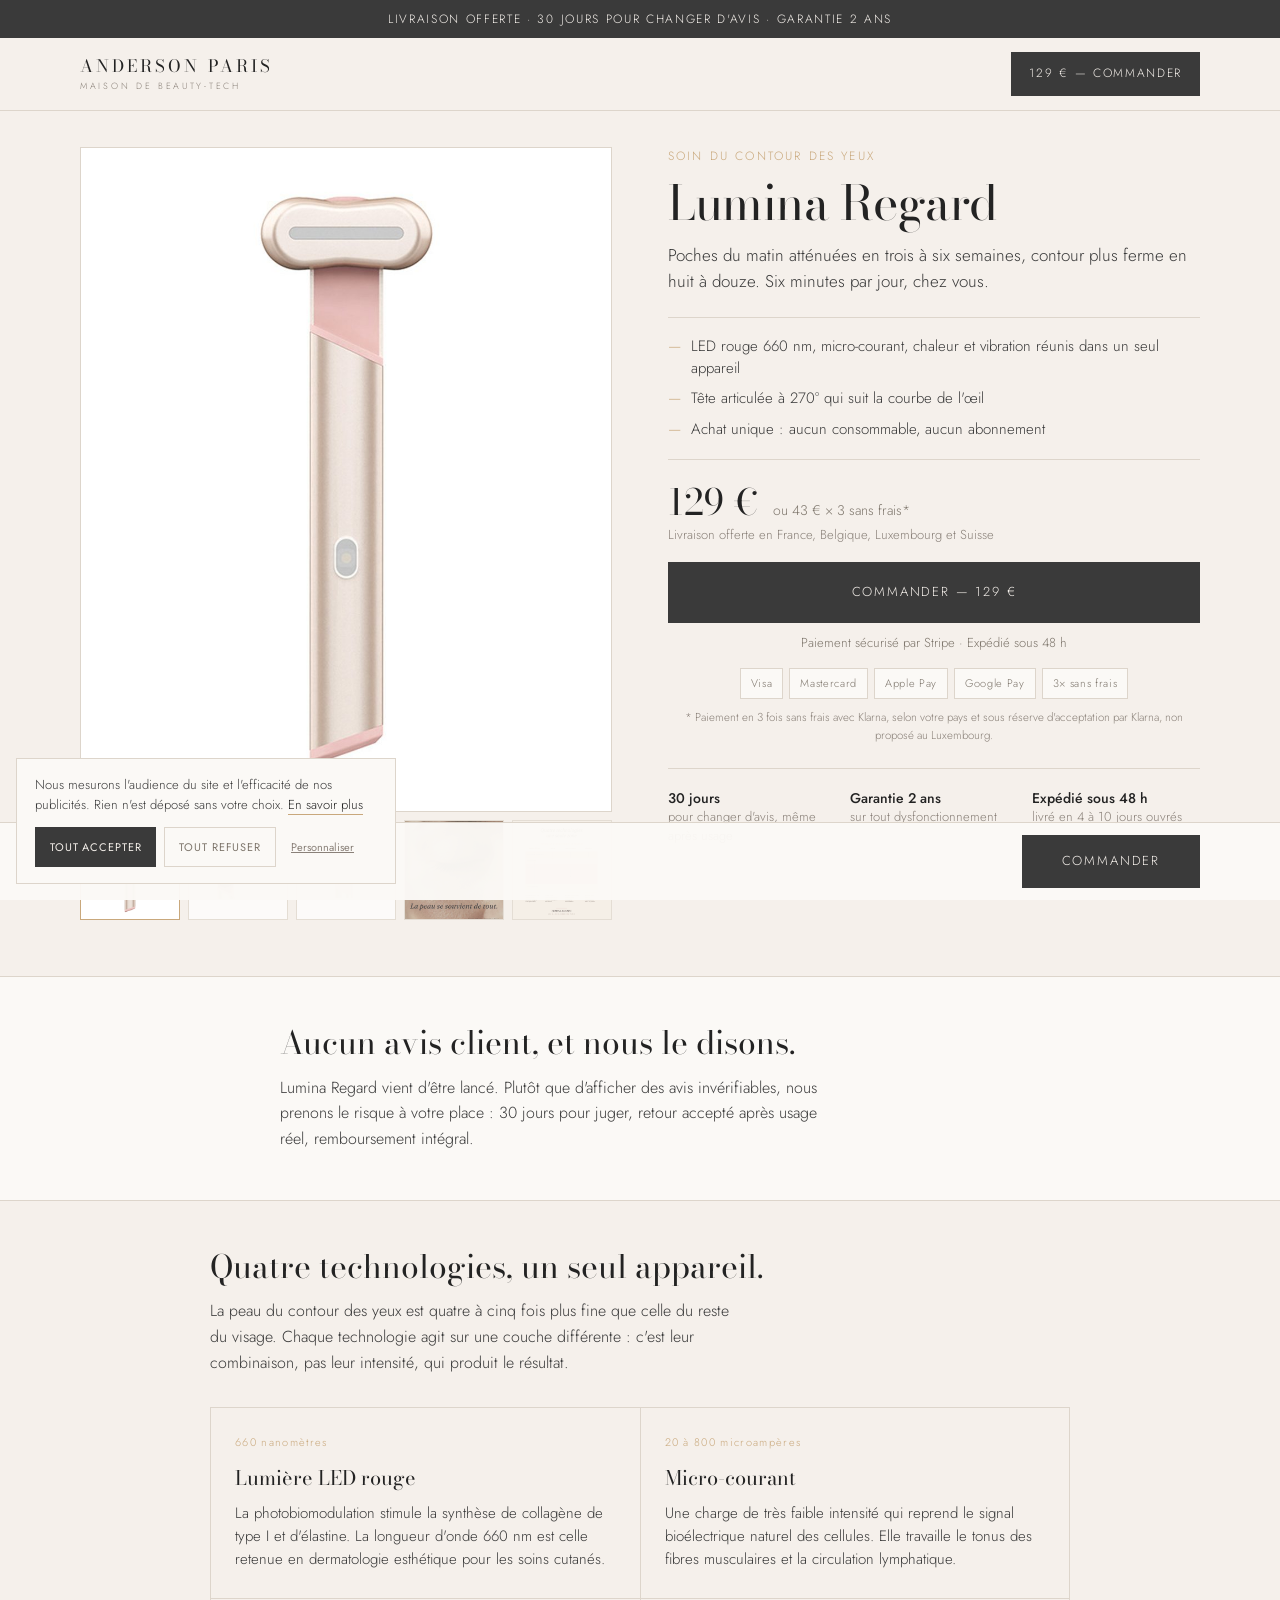
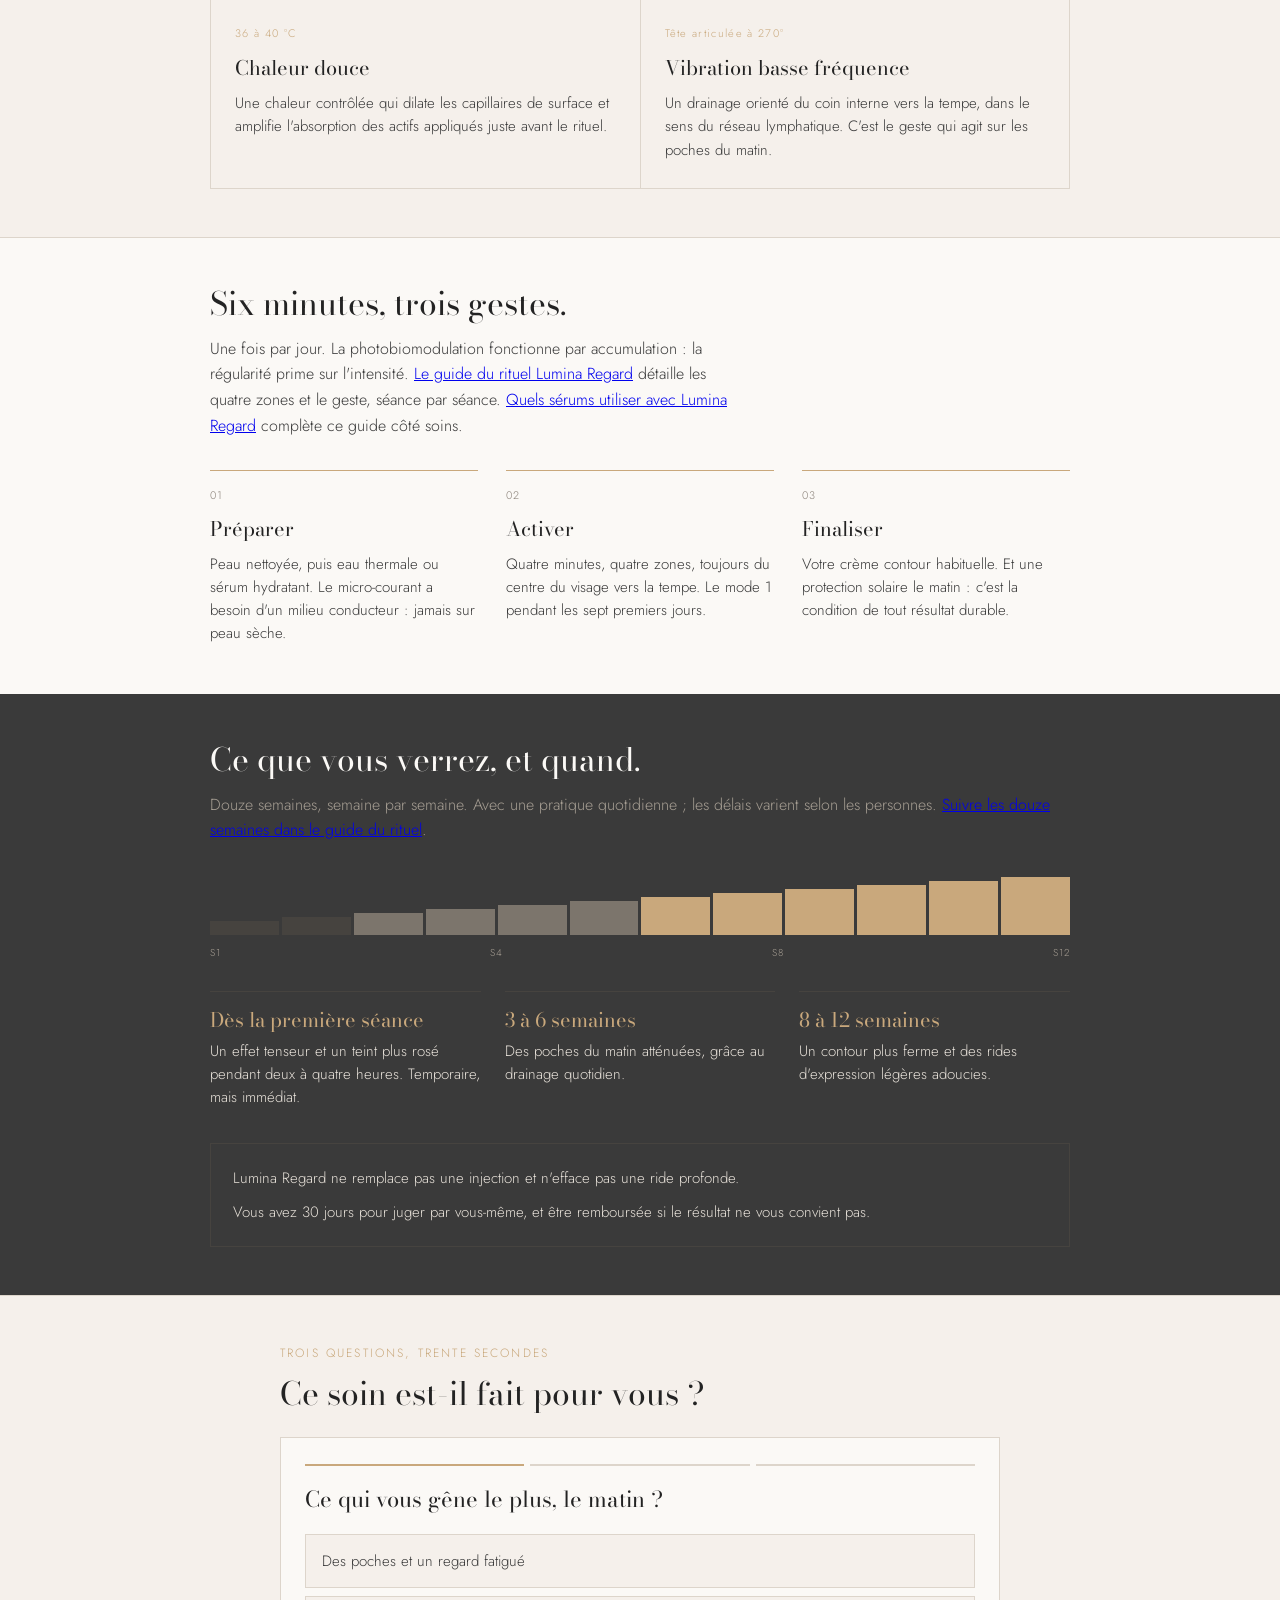
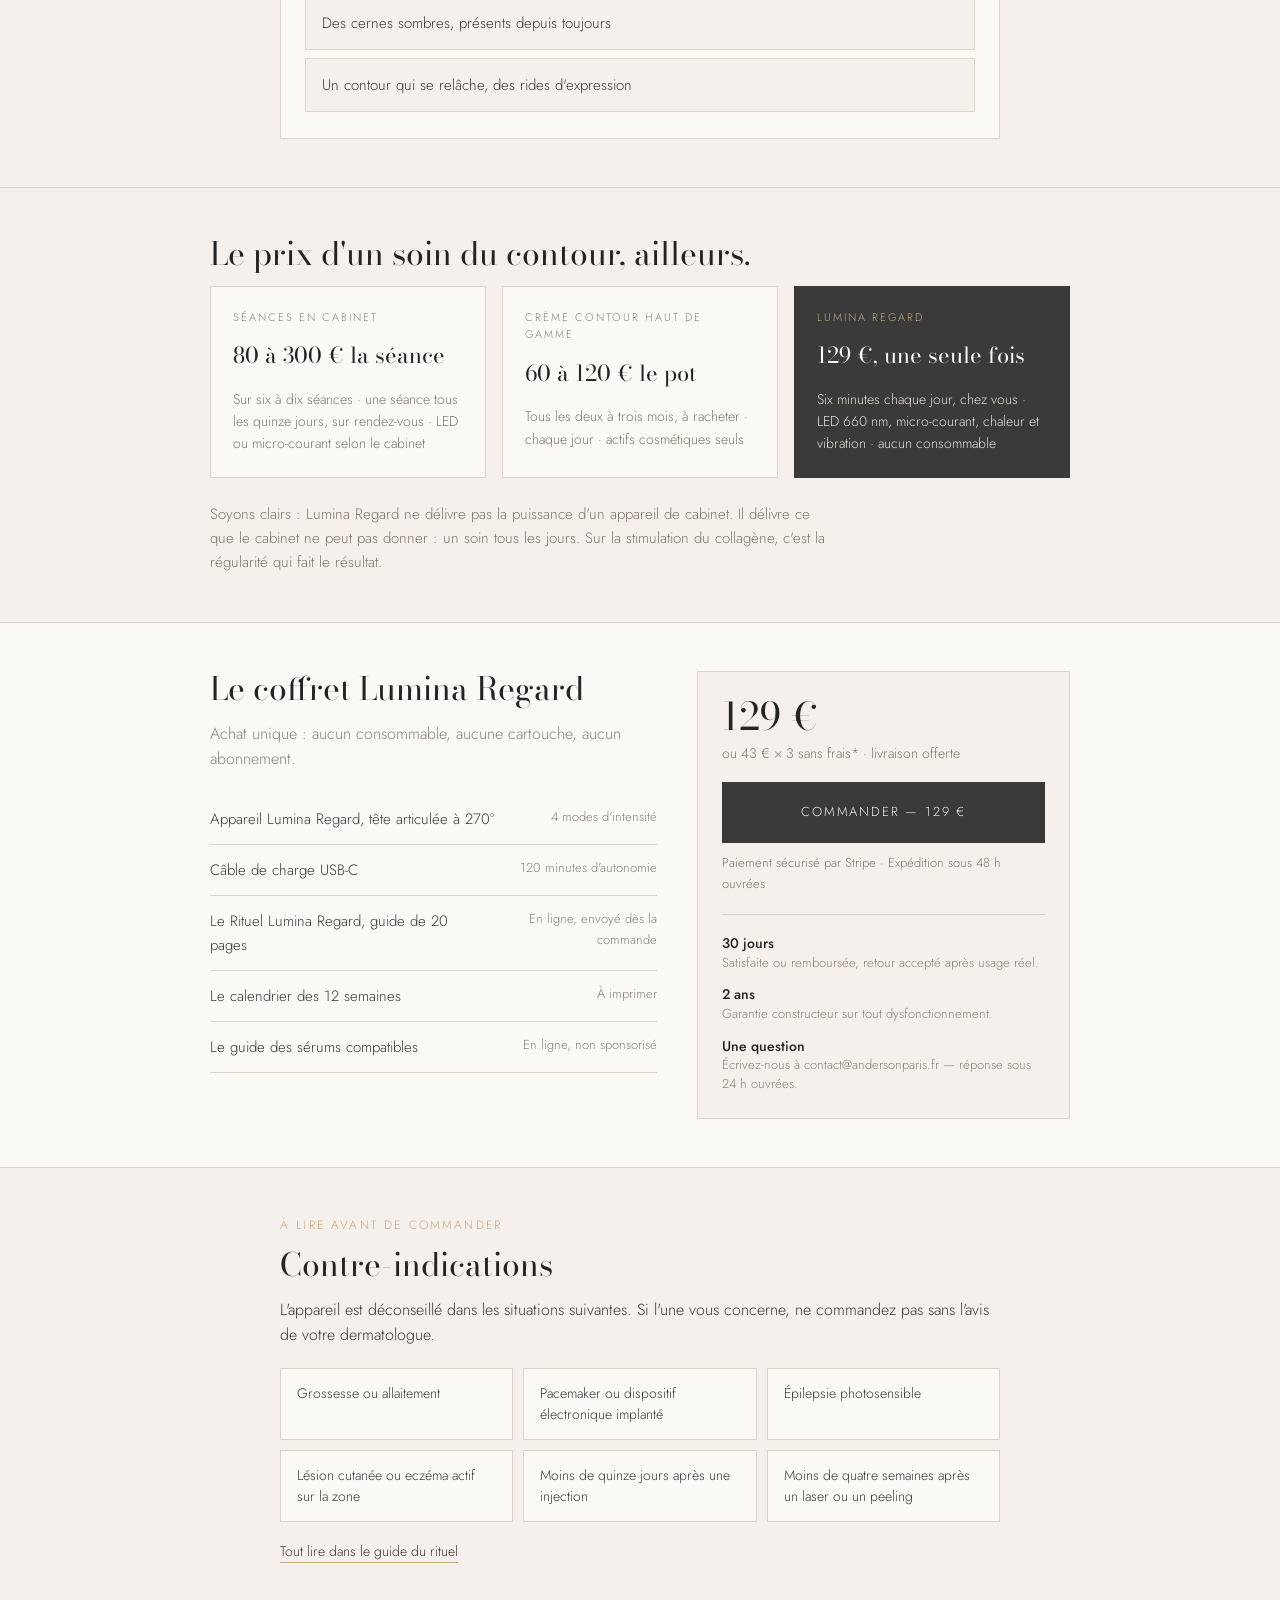
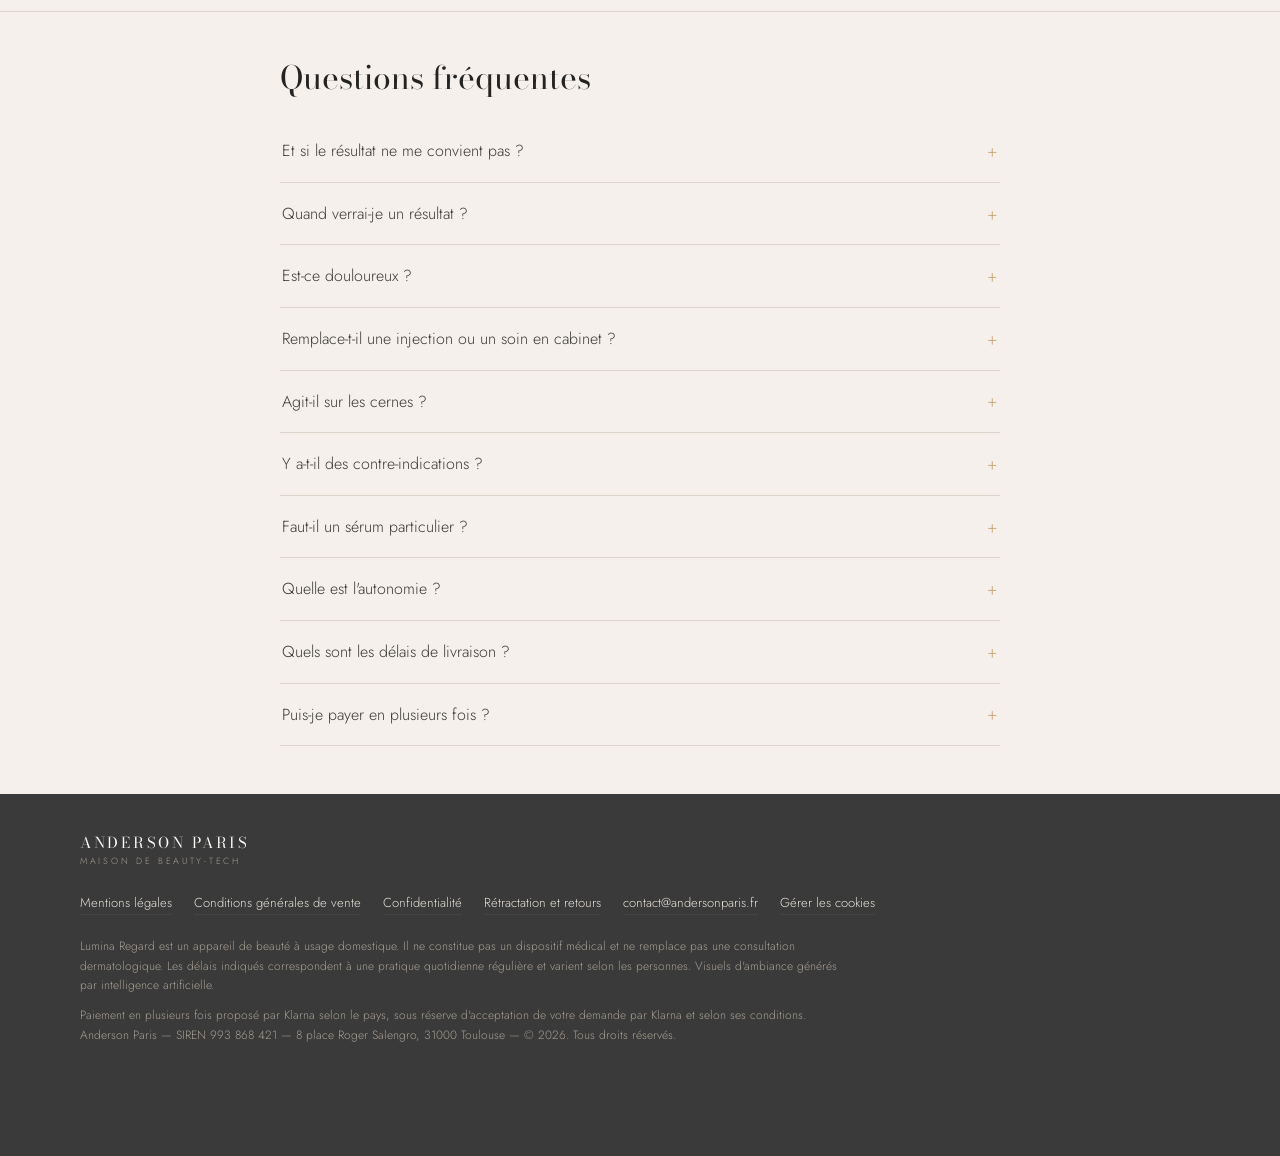
==== index.html @ 48eb25bf "Efface le cookie PostHog au retrait du consentement" ====
<!DOCTYPE html>
<html lang="fr">
<head>
<meta charset="utf-8">
<meta name="viewport" content="width=device-width, initial-scale=1, viewport-fit=cover">
<title>Lumina Regard — Anderson Paris</title>
<meta name="description" content="Lumina Regard : LED 660 nm, micro-courant, chaleur et vibration. Un rituel de six minutes pour le contour des yeux. 129 €, livraison offerte, 30 jours pour changer d'avis.">
<link rel="canonical" href="https://www.andersonparis.fr/">
<meta property="og:title" content="Lumina Regard — le soin du contour des yeux en six minutes">
<meta property="og:description" content="LED 660 nm, micro-courant, chaleur et vibration. Un rituel de six minutes pour le contour des yeux. 129 €, livraison offerte, 30 jours pour changer d'avis.">
<meta property="og:image" content="https://www.andersonparis.fr/images/lumina-regard-champagne.jpg">
<meta property="og:image:alt" content="Lumina Regard, appareil de soin du contour des yeux, finition champagne">
<meta property="og:url" content="https://www.andersonparis.fr/">
<meta property="og:type" content="product">
<meta property="og:locale" content="fr_FR">
<meta property="og:site_name" content="Anderson Paris">
<meta name="twitter:card" content="summary_large_image">
<link rel="icon" type="image/png" href="/images/favicon.png">
<link rel="preload" as="image" href="/images/lumina-regard-champagne.jpg" fetchpriority="high">
<link rel="preload" as="font" type="font/woff2" href="/polices/bodoni-moda-latin.woff2" crossorigin>
<link rel="preload" as="font" type="font/woff2" href="/polices/jost-latin.woff2" crossorigin>
<link rel="stylesheet" href="/polices/polices.css">
<script type="application/ld+json">
{
  "@context": "https://schema.org",
  "@graph": [
    {
      "@type": "Organization",
      "@id": "https://www.andersonparis.fr/#organisation",
      "name": "Anderson Paris",
      "url": "https://www.andersonparis.fr/",
      "logo": {
        "@type": "ImageObject",
        "url": "https://www.andersonparis.fr/images/logo-anderson.png"
      },
      "description": "Maison francaise de beauty-tech. Lumina Regard, appareil de soin du contour des yeux.",
      "email": "contact@andersonparis.fr",
      "address": {
        "@type": "PostalAddress",
        "addressCountry": "FR",
        "addressLocality": "Toulouse"
      },
      "contactPoint": {
        "@type": "ContactPoint",
        "contactType": "customer service",
        "email": "contact@andersonparis.fr",
        "availableLanguage": [
          "French"
        ],
        "areaServed": [
          "FR",
          "BE",
          "LU",
          "CH"
        ]
      }
    },
    {
      "@type": "WebSite",
      "@id": "https://www.andersonparis.fr/#site",
      "url": "https://www.andersonparis.fr/",
      "name": "Anderson Paris",
      "inLanguage": "fr-FR",
      "publisher": {
        "@id": "https://www.andersonparis.fr/#organisation"
      }
    },
    {
      "@type": "Product",
      "@id": "https://www.andersonparis.fr/#produit",
      "name": "Lumina Regard",
      "description": "Appareil de soin du contour des yeux : LED 660 nm, micro-courant, chaleur douce de 36 à 40 °C et vibration basse fréquence. Un rituel de six minutes par jour.",
      "image": [
        "https://www.andersonparis.fr/images/lumina-regard-champagne.jpg",
        "https://www.andersonparis.fr/images/lumina-regard-tete-270.jpg",
        "https://www.andersonparis.fr/images/lumina-regard-led-rouge.jpg"
      ],
      "brand": {
        "@type": "Brand",
        "name": "Anderson Paris",
        "@id": "https://www.andersonparis.fr/#organisation"
      },
      "offers": {
        "@type": "Offer",
        "url": "https://www.andersonparis.fr/",
        "price": "129",
        "priceCurrency": "EUR",
        "availability": "https://schema.org/InStock",
        "itemCondition": "https://schema.org/NewCondition",
        "shippingDetails": {
          "@type": "OfferShippingDetails",
          "shippingRate": {
            "@type": "MonetaryAmount",
            "value": "0",
            "currency": "EUR"
          },
          "shippingDestination": [
            {
              "@type": "DefinedRegion",
              "addressCountry": "FR"
            },
            {
              "@type": "DefinedRegion",
              "addressCountry": "BE"
            },
            {
              "@type": "DefinedRegion",
              "addressCountry": "LU"
            },
            {
              "@type": "DefinedRegion",
              "addressCountry": "CH"
            }
          ],
          "deliveryTime": {
            "@type": "ShippingDeliveryTime",
            "handlingTime": {
              "@type": "QuantitativeValue",
              "minValue": 0,
              "maxValue": 2,
              "unitCode": "DAY"
            },
            "transitTime": {
              "@type": "QuantitativeValue",
              "minValue": 4,
              "maxValue": 10,
              "unitCode": "DAY"
            }
          }
        },
        "hasMerchantReturnPolicy": {
          "@type": "MerchantReturnPolicy",
          "applicableCountry": [
            "FR",
            "BE",
            "LU",
            "CH"
          ],
          "returnPolicyCategory": "https://schema.org/MerchantReturnFiniteReturnWindow",
          "merchantReturnDays": 30,
          "returnMethod": "https://schema.org/ReturnByMail",
          "returnFees": "https://schema.org/ReturnShippingFees"
        }
      },
      "category": "Appareil de soin du contour des yeux",
      "audience": {
        "@type": "PeopleAudience",
        "suggestedMinAge": 25,
        "suggestedGender": "female"
      }
    },
    {
      "@type": "FAQPage",
      "@id": "https://www.andersonparis.fr/#faq",
      "mainEntity": [
        {
          "@type": "Question",
          "name": "Et si le résultat ne me convient pas ?",
          "acceptedAnswer": {
            "@type": "Answer",
            "text": "Vous disposez de 30 jours après réception pour demander un remboursement intégral, même après utilisation régulière. Le droit de rétractation légal de 14 jours s'applique par ailleurs de plein droit."
          }
        },
        {
          "@type": "Question",
          "name": "Quand verrai-je un résultat ?",
          "acceptedAnswer": {
            "@type": "Answer",
            "text": "Un effet éclat et tenseur est perceptible dès la première séance, mais il est temporaire. Les poches du matin s'atténuent après trois à six semaines. Les changements liés au collagène demandent huit à douze semaines de pratique quotidienne. Méfiez-vous de toute promesse de transformation en sept jours."
          }
        },
        {
          "@type": "Question",
          "name": "Est-ce douloureux ?",
          "acceptedAnswer": {
            "@type": "Answer",
            "text": "Non. Le micro-courant est de très faible intensité, entre 20 et 800 microampères, et la chaleur ne dépasse pas 40 °C. Un léger picotement peut être perçu aux intensités élevées : c'est pourquoi nous conseillons le mode 1 pendant les sept premiers jours."
          }
        },
        {
          "@type": "Question",
          "name": "Remplace-t-il une injection ou un soin en cabinet ?",
          "acceptedAnswer": {
            "@type": "Answer",
            "text": "Non. Lumina Regard ne remplace ni une injection d'acide hyaluronique ou de toxine botulique, ni la puissance d'un appareil de cabinet, et il n'efface pas une ride profonde installée de longue date. Il apporte ce que le cabinet ne peut pas offrir : un soin de six minutes, chaque jour, chez vous."
          }
        },
        {
          "@type": "Question",
          "name": "Agit-il sur les cernes ?",
          "acceptedAnswer": {
            "@type": "Answer",
            "text": "Sur les poches et l'aspect fatigué liés à la rétention d'eau, oui, grâce au drainage. Pas sur les cernes pigmentaires héréditaires, qui ne relèvent pas de la fatigue."
          }
        },
        {
          "@type": "Question",
          "name": "Y a-t-il des contre-indications ?",
          "acceptedAnswer": {
            "@type": "Answer",
            "text": "Oui. L'appareil est déconseillé en cas de grossesse ou d'allaitement, de pacemaker ou de dispositif électronique implanté, d'épilepsie photosensible, de lésion cutanée ou d'eczéma actif sur la zone. Attendez quinze jours après une injection, quatre semaines après un laser ou un peeling. En cas de doute, demandez l'avis de votre dermatologue."
          }
        },
        {
          "@type": "Question",
          "name": "Faut-il un sérum particulier ?",
          "acceptedAnswer": {
            "@type": "Answer",
            "text": "Un sérum à l'acide hyaluronique suffit, y compris à huit euros. Le micro-courant a besoin d'un milieu conducteur, rien de plus. Le guide des sérums compatibles détaille les compositions compatibles et celles à éviter, sans aucun partenariat commercial."
          }
        },
        {
          "@type": "Question",
          "name": "Quelle est l'autonomie ?",
          "acceptedAnswer": {
            "@type": "Answer",
            "text": "120 minutes par charge, soit une vingtaine de rituels de six minutes. La recharge se fait par câble USB-C, fourni dans le coffret."
          }
        },
        {
          "@type": "Question",
          "name": "Quels sont les délais de livraison ?",
          "acceptedAnswer": {
            "@type": "Answer",
            "text": "Expédition sous 48 heures ouvrées, livraison en 4 à 10 jours ouvrés en France métropolitaine, en Belgique, au Luxembourg et en Suisse (hors délais de dédouanement). Un numéro de suivi vous est transmis dès le départ du colis."
          }
        },
        {
          "@type": "Question",
          "name": "Puis-je payer en plusieurs fois ?",
          "acceptedAnswer": {
            "@type": "Answer",
            "text": "Oui, avec Klarna, selon votre pays et sous réserve d'acceptation par Klarna. Le paiement en 3 fois sans frais fait partie des options proposées au moment du paiement. Klarna n'est pas proposé au Luxembourg."
          }
        }
      ]
    }
  ]
}
</script>
<style>
:root{
  --albatre:#F5F0EB;
  --papier:#FBF9F6;
  --rose:#C9A87C;
  --anthracite:#3A3A3A;
  --encre:#232323;
  --ligne:#DDD5CB;
  --serif:"Bodoni Moda",Georgia,serif;
  --sans:"Jost",-apple-system,Helvetica,Arial,sans-serif;
}
*{box-sizing:border-box;margin:0;padding:0}
html{scroll-behavior:smooth}
@media (prefers-reduced-motion:reduce){html{scroll-behavior:auto}*{animation:none!important;transition:none!important}}
body{background:var(--albatre);color:var(--anthracite);font-family:var(--sans);font-weight:300;font-size:16px;line-height:1.6;-webkit-font-smoothing:antialiased}
img{max-width:100%}
.wrap{max-width:1200px;margin:0 auto;padding:0 40px}
.etroit{max-width:860px;margin:0 auto}
.tres-etroit{max-width:720px;margin:0 auto}
.surtitre{font-size:12px;letter-spacing:.18em;text-transform:uppercase;color:var(--rose)}
a:focus-visible,button:focus-visible,summary:focus-visible{outline:2px solid var(--rose);outline-offset:4px}

/* bandeau d'annonce */
.annonce{background:var(--anthracite);color:var(--albatre);font-size:12px;letter-spacing:.14em;text-transform:uppercase;text-align:center;padding:10px 20px;line-height:1.5}

/* header */
header{position:sticky;top:0;z-index:50;background:rgba(245,240,235,.96);border-bottom:1px solid var(--ligne)}
.bar{display:flex;align-items:center;justify-content:space-between;gap:16px;padding:14px 40px;max-width:1200px;margin:0 auto}
.marque{font-family:var(--serif);font-size:17px;letter-spacing:.18em;text-transform:uppercase;color:var(--encre);text-decoration:none;line-height:1.2}
.marque span{display:block;font-family:var(--sans);font-size:9px;letter-spacing:.3em;color:#8A8179;margin-top:4px}
.lien-achat{display:inline-flex;align-items:center;min-height:44px;background:var(--anthracite);color:var(--albatre);text-decoration:none;padding:0 18px;font-size:12px;letter-spacing:.14em;text-transform:uppercase;white-space:nowrap;transition:background .25s ease}
.lien-achat:hover{background:var(--rose)}

/* boutons */
.cta{display:block;text-align:center;background:var(--anthracite);color:var(--albatre);text-decoration:none;font-size:13px;letter-spacing:.14em;text-transform:uppercase;padding:20px;min-height:56px;transition:background .25s ease}
.cta:hover{background:var(--rose)}
.sous-cta{display:block;text-align:center;margin-top:10px;font-size:13px;color:#7E766C}

/* fiche produit */
.hero{display:grid;grid-template-columns:1fr 1fr;gap:56px;align-items:start;padding:36px 0 56px}
.hero>*{min-width:0}
.scene{position:relative;aspect-ratio:4/5;background:var(--papier);border:1px solid var(--ligne);overflow:hidden;touch-action:pan-y}
.scene img{position:absolute;inset:0;width:100%;height:100%;object-fit:cover;opacity:0;transition:opacity .25s ease}
.scene img.actif{opacity:1}
.vignettes{display:grid;grid-template-columns:repeat(5,1fr);gap:8px;margin-top:8px}
.vignettes button{padding:0;aspect-ratio:1/1;border:1px solid var(--ligne);background:var(--papier);overflow:hidden;cursor:pointer;opacity:.7;transition:opacity .2s ease}
.vignettes button[aria-current="true"]{opacity:1;border-color:var(--rose)}
.vignettes img{width:100%;height:100%;object-fit:cover;display:block}
.hero h1{font-family:var(--serif);font-weight:400;font-size:clamp(40px,4.4vw,48px);line-height:1.04;color:var(--encre);margin:12px 0 14px;letter-spacing:-.01em}
.promesse{font-size:17px;line-height:1.55;margin-bottom:22px;color:var(--anthracite)}
.puces{list-style:none;padding:18px 0;border-top:1px solid var(--ligne);border-bottom:1px solid var(--ligne);display:flex;flex-direction:column;gap:9px}
.puces li{display:flex;gap:10px;font-size:15px;line-height:1.45}
.puces li::before{content:"—";color:var(--rose)}
.ligne-prix{display:flex;align-items:baseline;flex-wrap:wrap;gap:4px 14px;margin:22px 0 4px}
.prix{font-family:var(--serif);font-size:36px;line-height:1.1;color:var(--encre)}
.fractionne{font-size:14px;color:#7E766C}
.livraison{font-size:13px;color:#8A8179;margin-bottom:16px}
.moyens{display:flex;flex-wrap:wrap;gap:6px;justify-content:center;margin-top:14px;list-style:none}
.moyens li{border:1px solid var(--ligne);background:var(--papier);padding:6px 10px;font-size:11px;letter-spacing:.06em;color:#7E766C}
.note-klarna{margin-top:10px;font-size:11.5px;line-height:1.5;color:#8A8179;text-align:center}
.rassurance{list-style:none;display:grid;grid-template-columns:repeat(3,1fr);gap:14px;margin-top:24px;padding-top:20px;border-top:1px solid var(--ligne)}
.rassurance li{font-size:13px;line-height:1.4;color:#8A8179}
.rassurance strong{display:block;font-weight:500;font-size:14px;color:var(--encre)}

/* sections */
section{padding:48px 0;border-top:1px solid var(--ligne)}
section.clair{background:var(--papier)}
h2{font-family:var(--serif);font-weight:400;font-size:clamp(26px,3vw,32px);line-height:1.12;color:var(--encre);margin-bottom:14px}
h3{font-family:var(--serif);font-weight:400;font-size:20px;color:var(--encre);margin-bottom:8px}
.intro{font-size:16px;line-height:1.6;max-width:540px;margin-bottom:32px}
.mesure{font-size:11px;letter-spacing:.12em;color:var(--rose);margin-bottom:10px}

/* aucun avis */
.sans-avis p{font-size:16px;line-height:1.6;max-width:62ch}

/* technologies */
.tech{display:grid;grid-template-columns:repeat(2,1fr);gap:1px;background:var(--ligne);border:1px solid var(--ligne)}
.tech .item{background:var(--albatre);padding:26px 24px}
.tech p{font-size:15px;line-height:1.55}

/* rituel */
.rituel{display:grid;grid-template-columns:repeat(3,1fr);gap:28px;counter-reset:acte}
.acte{border-top:1px solid var(--rose);padding-top:16px}
.acte::before{counter-increment:acte;content:counter(acte,decimal-leading-zero);display:block;font-size:11px;letter-spacing:.12em;color:#8A8179;margin-bottom:8px}
.acte p{font-size:15px;line-height:1.55}

/* calendrier des résultats — bloc sombre */
.calendrier{background:var(--anthracite);color:#E6E0D8;border-top:none}
.calendrier h2{color:var(--papier)}
.calendrier .intro{color:#A69E93;max-width:none}
.frise{display:grid;grid-template-columns:repeat(12,1fr);gap:3px;align-items:end;height:60px;margin-bottom:10px}
.frise span{display:block;height:58px;background:var(--rose)}
.frise span:nth-child(1){height:14px}.frise span:nth-child(2){height:18px}.frise span:nth-child(3){height:22px}.frise span:nth-child(4){height:26px}
.frise span:nth-child(5){height:30px}.frise span:nth-child(6){height:34px}.frise span:nth-child(7){height:38px}.frise span:nth-child(8){height:42px}
.frise span:nth-child(9){height:46px}.frise span:nth-child(10){height:50px}.frise span:nth-child(11){height:54px}
.frise span:nth-child(-n+6){background:#7C756C}
.frise span:nth-child(-n+2){background:#46433F}
.reperes{display:flex;justify-content:space-between;font-size:10px;letter-spacing:.1em;color:#A69E93;margin-bottom:30px}
.jalons{display:grid;grid-template-columns:repeat(3,1fr);gap:24px}
.jalon{border-top:1px solid #46433F;padding-top:16px}
.jalon .quand{font-family:var(--serif);font-size:20px;line-height:1.2;color:var(--rose)}
.jalon p{font-size:15px;line-height:1.55;margin-top:8px}
.limites{display:flex;flex-wrap:wrap;gap:20px;margin-top:34px;padding:22px;border:1px solid #46433F;font-size:15px;line-height:1.6}
.limites>*{flex:1 1 220px;min-width:0}
.limites p+p{margin-top:10px}
.avant-apres .libelle{font-size:11px;letter-spacing:.1em;color:#A69E93}
.avant-apres img{display:block;width:100%;aspect-ratio:16/9;object-fit:cover;margin-top:10px;border:1px solid #46433F}

/* diagnostic */
.diagnostic .surtitre{margin-bottom:12px}
.diagnostic h2{margin-bottom:26px}
.carte-quiz{background:var(--papier);border:1px solid var(--ligne);padding:26px 24px}
.progression{display:flex;gap:6px;margin-bottom:20px}
.progression span{height:2px;flex:1 1 0;background:var(--ligne)}
.progression span.fait{background:var(--rose)}
.question{font-family:var(--serif);font-size:22px;line-height:1.25;color:var(--encre);margin-bottom:20px}
.options{display:flex;flex-direction:column;gap:8px}
.options button{text-align:left;background:var(--albatre);border:1px solid var(--ligne);padding:15px 16px;font-family:var(--sans);font-weight:300;font-size:15px;color:var(--anthracite);cursor:pointer;min-height:48px}
.options button:hover{border-color:var(--rose)}
.resultat .etiquette{font-size:11px;letter-spacing:.2em;text-transform:uppercase;color:var(--rose)}
.resultat .titre{font-family:var(--serif);font-size:25px;line-height:1.2;color:var(--encre);margin:12px 0}
.resultat p{font-size:15px;line-height:1.6;margin-bottom:22px}
.actions{display:flex;flex-wrap:wrap;gap:10px}
.actions .cta{display:inline-flex;align-items:center;min-height:48px;padding:0 24px}
.recommencer{background:none;color:#7E766C;border:1px solid var(--ligne);padding:0 20px;min-height:48px;font-family:var(--sans);font-weight:300;font-size:14px;cursor:pointer}
.recommencer:hover{border-color:var(--anthracite);color:var(--anthracite)}

/* comparatif */
.cartes-prix{display:grid;grid-template-columns:repeat(3,1fr);gap:16px}
.carte-prix{border:1px solid var(--ligne);background:var(--papier);padding:22px}
.carte-prix .libelle{font-size:11px;letter-spacing:.18em;text-transform:uppercase;color:#8A8179}
.carte-prix .montant{font-family:var(--serif);font-size:22px;color:var(--encre);margin:12px 0 14px}
.carte-prix p{font-size:14px;line-height:1.6;color:#7E766C}
.carte-prix.nous{background:var(--anthracite);border-color:var(--anthracite)}
.carte-prix.nous .libelle{color:var(--rose)}
.carte-prix.nous .montant{color:var(--papier)}
.carte-prix.nous p{color:#E6E0D8}
.precision{font-size:15px;line-height:1.6;max-width:620px;margin-top:24px;color:#7E766C}

/* offre */
.offre-grille{display:grid;grid-template-columns:1.2fr 1fr;gap:40px;align-items:start}
.offre-grille>*{min-width:0}
.offre .intro{color:#8A8179;margin-bottom:22px}
.coffret{list-style:none}
.coffret li{display:flex;justify-content:space-between;gap:16px;padding:13px 0;border-bottom:1px solid var(--ligne);font-size:15px}
.coffret li span{color:#8A8179;font-size:13px;text-align:right}
.encadre-achat{border:1px solid var(--ligne);background:var(--albatre);padding:24px}
.encadre-achat .prix{font-size:38px}
.encadre-achat .fractionne{margin:4px 0 18px}
.encadre-achat .sous-cta{text-align:left}
.garanties{margin-top:20px;padding-top:18px;border-top:1px solid var(--ligne);display:flex;flex-direction:column;gap:12px}
.garanties div{font-size:13px;line-height:1.45;color:#8A8179}
.garanties strong{display:block;font-weight:500;font-size:14px;color:var(--encre)}

/* contre-indications */
.contre-indications{background:var(--albatre)}
.contre-indications .surtitre{margin-bottom:12px}
.situations{list-style:none;display:grid;grid-template-columns:repeat(3,1fr);gap:10px;margin-top:20px}
.situations li{background:var(--papier);border:1px solid var(--ligne);padding:14px 16px;font-size:14px;line-height:1.5}
.contre-indications .lien-guide{display:inline-block;margin-top:18px;font-size:14px;color:var(--anthracite);text-decoration:none;border-bottom:1px solid var(--rose)}

/* faq */
.faq h2{margin-bottom:24px}
details{border-bottom:1px solid var(--ligne)}
summary{cursor:pointer;padding:18px 2px;min-height:52px;font-size:16px;color:var(--anthracite);list-style:none;display:flex;justify-content:space-between;gap:16px;align-items:center}
summary:hover{color:var(--rose)}
summary::-webkit-details-marker{display:none}
summary::after{content:"+";color:var(--rose);font-size:18px;line-height:1;flex:0 0 auto}
details[open] summary::after{content:"−"}
details p{padding:0 2px 20px;font-size:15px;line-height:1.65;max-width:600px}

/* footer */
footer{background:var(--anthracite);color:#E6E0D8;padding:40px 0 32px;font-size:13px}
footer .marque{color:var(--papier);font-size:15px}
footer .marque span{color:#A69E93}
footer a{color:#E6E0D8;text-decoration:none;border-bottom:1px solid #46433F}
footer a:hover{color:var(--rose)}
.fnav{display:flex;flex-wrap:wrap;gap:8px 22px;margin:26px 0 22px}
.legal{font-size:12px;line-height:1.65;color:#A69E93;max-width:760px}
.legal+.legal{margin-top:10px}
.lien-cookies{background:none;border:none;border-bottom:1px solid #46433F;color:#E6E0D8;font:inherit;cursor:pointer;padding:0}
.lien-cookies:hover{color:var(--rose)}

/* bandeau de consentement */
[hidden]{display:none!important}
.consentement{position:fixed;left:16px;bottom:calc(16px + env(safe-area-inset-bottom,0px));z-index:70;width:calc(100% - 32px);max-width:380px;background:var(--papier);border:1px solid var(--ligne);padding:16px 18px}
.consentement p{font-size:13px;line-height:1.55;margin-bottom:12px}
.consentement p a{color:var(--encre);text-decoration:none;border-bottom:1px solid var(--rose)}
.consentement .choix{display:flex;flex-direction:column;gap:8px;margin-bottom:12px;font-size:13px}
.consentement label{display:flex;align-items:center;gap:10px;cursor:pointer}
.consentement input{accent-color:var(--anthracite)}
.consentement .boutons{display:flex;flex-wrap:wrap;gap:8px}
.consentement button{font-family:var(--sans);font-weight:400;font-size:11px;letter-spacing:.08em;text-transform:uppercase;padding:10px 14px;min-height:40px;cursor:pointer;background:var(--anthracite);color:var(--albatre);border:1px solid var(--anthracite)}
.consentement button.secondaire{background:none;color:#7E766C;border-color:var(--ligne)}
.consentement button.discret{background:none;border-color:transparent;color:#8A8179;text-decoration:underline;text-transform:none;letter-spacing:0;padding:10px 6px}
.consentement button:hover{border-color:var(--rose)}

/* barre d'achat fixe */
.barre-achat{position:fixed;left:0;right:0;bottom:0;z-index:60;background:rgba(251,249,246,.97);border-top:1px solid var(--ligne);padding:12px 0 calc(12px + env(safe-area-inset-bottom,0px));transform:translateY(100%);transition:transform .3s ease}
.barre-achat.visible{transform:translateY(0)}
.barre-achat .wrap{display:flex;align-items:center;gap:14px}
.barre-achat .ba-prix{font-family:var(--serif);font-size:20px;line-height:1;color:var(--encre);min-width:0}
.barre-achat .ba-prix em{display:block;font-family:var(--sans);font-style:normal;font-size:11px;color:#8A8179;margin-top:4px;white-space:nowrap;overflow:hidden;text-overflow:ellipsis}
.barre-achat .cta{margin-left:auto;padding:16px 40px;min-height:52px}
footer{padding-bottom:calc(110px + env(safe-area-inset-bottom,0px))}

@media (max-width:860px){
  .wrap{padding:0 20px}
  .bar{padding:12px 20px}
  .marque span{letter-spacing:.18em;white-space:nowrap}
  .annonce{font-size:11px;letter-spacing:.1em;padding:9px 12px}
  .hero{grid-template-columns:1fr;gap:40px;padding:28px 0 40px}
  .rassurance{grid-template-columns:repeat(2,1fr)}
  section{padding:44px 0}
  .tech,.rituel,.jalons,.cartes-prix,.offre-grille,.situations{grid-template-columns:1fr}
  .rituel{gap:26px}
  .offre-grille{gap:32px}
  .coffret li span{white-space:nowrap}
  .barre-achat .cta{flex:1 1 auto;margin-left:0;padding:16px}
  /* La barre fixe recouvre le bas de page : on libere sa hauteur. */
  body{padding-bottom:88px}
  .barre-achat .ba-prix{font-size:18px;white-space:nowrap}
  .barre-achat .ba-prix em{font-size:11px;display:block;margin-top:2px}
  /* Cibles tactiles : 44 px minimum sous le doigt. */
  details summary{min-height:44px;display:flex;align-items:center}
  .liens a,footer a{display:inline-block;padding:6px 0}
}
</style>
</head>
<body>

<div class="annonce">Livraison offerte · 30 jours pour changer d'avis · Garantie 2 ans</div>

<header>
  <div class="bar">
    <a class="marque" href="/">Anderson Paris<span>Maison de beauty-tech</span></a>
    <a class="lien-achat" data-cta href="#offre">129 € — Commander</a>
  </div>
</header>

<main>
  <div class="wrap">
    <div class="hero">
      <div class="galerie">
        <!-- Pour ajouter une photo : la déposer dans /images puis ajouter une balise image ici. Les vignettes se créent seules. -->
        <div class="scene" aria-label="Photos de Lumina Regard">
          <img class="actif" src="/images/lumina-regard-champagne.jpg" alt="Lumina Regard, appareil de soin du contour des yeux, finition champagne" width="1200" height="1200">
          <img src="/images/lumina-regard-tete-270.jpg" alt="Tête de soin articulée à 270° pour épouser le contour de l'œil" width="1200" height="1200" loading="lazy">
          <img src="/images/lumina-regard-led-rouge.jpg" alt="Tête de soin avec la LED rouge allumée" width="1200" height="1200" loading="lazy">
          <img src="/images/hero-regard.jpg" alt="Gros plan sur le contour de l'œil" width="680" height="850" loading="lazy">
          <img src="/images/schema-technologies.png" alt="Profondeur d'action des quatre technologies de Lumina Regard dans les couches de la peau" width="760" height="760" loading="lazy">
        </div>
        <div class="vignettes"></div>
      </div>

      <div class="achat">
        <p class="surtitre">Soin du contour des yeux</p>
        <h1>Lumina Regard</h1>
        <p class="promesse">Poches du matin atténuées en trois à six semaines, contour plus ferme en huit à douze. Six minutes par jour, chez vous.</p>
        <ul class="puces">
          <li>LED rouge 660 nm, micro-courant, chaleur et vibration réunis dans un seul appareil</li>
          <li>Tête articulée à 270° qui suit la courbe de l'œil</li>
          <li>Achat unique : aucun consommable, aucun abonnement</li>
        </ul>
        <div class="ligne-prix">
          <p class="prix">129 €</p>
          <p class="fractionne">ou 43 € × 3 sans frais*</p>
        </div>
        <p class="livraison">Livraison offerte en France, Belgique, Luxembourg et Suisse</p>
        <a class="cta" data-cta href="#offre">Commander — 129 €</a>
        <span class="sous-cta">Paiement sécurisé par Stripe · Expédié sous 48 h</span>
        <ul class="moyens" aria-label="Moyens de paiement acceptés">
          <li>Visa</li><li>Mastercard</li><li>Apple Pay</li><li>Google Pay</li><li>3× sans frais</li>
        </ul>
        <p class="note-klarna">* Paiement en 3 fois sans frais avec Klarna, selon votre pays et sous réserve d'acceptation par Klarna, non proposé au Luxembourg.</p>
        <ul class="rassurance">
          <li><strong>30 jours</strong>pour changer d'avis, même après usage</li>
          <li><strong>Garantie 2 ans</strong>sur tout dysfonctionnement</li>
          <li><strong>Expédié sous 48 h</strong>livré en 4 à 10 jours ouvrés</li>
        </ul>
      </div>
    </div>
  </div>

  <section class="clair sans-avis">
    <div class="wrap">
      <div class="tres-etroit">
        <h2>Aucun avis client, et nous le disons.</h2>
        <p>Lumina Regard vient d'être lancé. Plutôt que d'afficher des avis invérifiables, nous prenons le risque à votre place : 30 jours pour juger, retour accepté après usage réel, remboursement intégral.</p>
      </div>
    </div>
  </section>

  <section>
    <div class="wrap">
      <div class="etroit">
        <h2>Quatre technologies, un seul appareil.</h2>
        <p class="intro">La peau du contour des yeux est quatre à cinq fois plus fine que celle du reste du visage. Chaque technologie agit sur une couche différente : c'est leur combinaison, pas leur intensité, qui produit le résultat.</p>
        <div class="tech">
          <div class="item">
            <div class="mesure">660 nanomètres</div>
            <h3>Lumière LED rouge</h3>
            <p>La photobiomodulation stimule la synthèse de collagène de type I et d'élastine. La longueur d'onde 660 nm est celle retenue en dermatologie esthétique pour les soins cutanés.</p>
          </div>
          <div class="item">
            <div class="mesure">20 à 800 microampères</div>
            <h3>Micro-courant</h3>
            <p>Une charge de très faible intensité qui reprend le signal bioélectrique naturel des cellules. Elle travaille le tonus des fibres musculaires et la circulation lymphatique.</p>
          </div>
          <div class="item">
            <div class="mesure">36 à 40 °C</div>
            <h3>Chaleur douce</h3>
            <p>Une chaleur contrôlée qui dilate les capillaires de surface et amplifie l'absorption des actifs appliqués juste avant le rituel.</p>
          </div>
          <div class="item">
            <div class="mesure">Tête articulée à 270°</div>
            <h3>Vibration basse fréquence</h3>
            <p>Un drainage orienté du coin interne vers la tempe, dans le sens du réseau lymphatique. C'est le geste qui agit sur les poches du matin.</p>
          </div>
        </div>
      </div>
    </div>
  </section>

  <section class="clair">
    <div class="wrap">
      <div class="etroit">
        <h2>Six minutes, trois gestes.</h2>
        <p class="intro">Une fois par jour. La photobiomodulation fonctionne par accumulation : la régularité prime sur l'intensité. <a href="/guide-rituel">Le guide du rituel Lumina Regard</a> détaille les quatre zones et le geste, séance par séance. <a href="/guide-serums">Quels sérums utiliser avec Lumina Regard</a> complète ce guide côté soins.</p>
        <div class="rituel">
          <div class="acte">
            <h3>Préparer</h3>
            <p>Peau nettoyée, puis eau thermale ou sérum hydratant. Le micro-courant a besoin d'un milieu conducteur : jamais sur peau sèche.</p>
          </div>
          <div class="acte">
            <h3>Activer</h3>
            <p>Quatre minutes, quatre zones, toujours du centre du visage vers la tempe. Le mode 1 pendant les sept premiers jours.</p>
          </div>
          <div class="acte">
            <h3>Finaliser</h3>
            <p>Votre crème contour habituelle. Et une protection solaire le matin : c'est la condition de tout résultat durable.</p>
          </div>
        </div>
      </div>
    </div>
  </section>

  <section class="calendrier">
    <div class="wrap">
      <div class="etroit">
        <h2>Ce que vous verrez, et quand.</h2>
        <p class="intro">Douze semaines, semaine par semaine. Avec une pratique quotidienne ; les délais varient selon les personnes. <a href="/guide-rituel#douze-semaines">Suivre les douze semaines dans le guide du rituel</a>.</p>
        <div class="frise" aria-hidden="true"><span></span><span></span><span></span><span></span><span></span><span></span><span></span><span></span><span></span><span></span><span></span><span></span></div>
        <div class="reperes" aria-hidden="true"><span>S1</span><span>S4</span><span>S8</span><span>S12</span></div>
        <div class="jalons">
          <div class="jalon">
            <div class="quand">Dès la première séance</div>
            <p>Un effet tenseur et un teint plus rosé pendant deux à quatre heures. Temporaire, mais immédiat.</p>
          </div>
          <div class="jalon">
            <div class="quand">3 à 6 semaines</div>
            <p>Des poches du matin atténuées, grâce au drainage quotidien.</p>
          </div>
          <div class="jalon">
            <div class="quand">8 à 12 semaines</div>
            <p>Un contour plus ferme et des rides d'expression légères adoucies.</p>
          </div>
        </div>
        <div class="limites">
          <figure class="avant-apres" hidden>
            <figcaption class="libelle">Avant / après</figcaption>
          </figure>
          <div>
            <p>Lumina Regard ne remplace pas une injection et n'efface pas une ride profonde.</p>
            <p>Vous avez 30 jours pour juger par vous-même, et être remboursée si le résultat ne vous convient pas.</p>
          </div>
        </div>
      </div>
    </div>
  </section>

  <section class="diagnostic">
    <div class="wrap">
      <div class="tres-etroit">
        <p class="surtitre">Trois questions, trente secondes</p>
        <h2>Ce soin est-il fait pour vous ?</h2>
        <div class="carte-quiz" aria-live="polite">
          <div class="quiz">
            <div class="progression"><span></span><span></span><span></span></div>
            <p class="question"></p>
            <div class="options"></div>
          </div>
          <div class="resultat" hidden>
            <p class="etiquette"></p>
            <p class="titre"></p>
            <p class="corps"></p>
            <div class="actions">
              <a class="cta" data-cta href="#offre">Commander — 129 €</a>
              <button type="button" class="recommencer">Recommencer</button>
            </div>
          </div>
        </div>
      </div>
    </div>
  </section>

  <section>
    <div class="wrap">
      <div class="etroit">
        <h2>Le prix d'un soin du contour, ailleurs.</h2>
        <div class="cartes-prix">
          <div class="carte-prix">
            <p class="libelle">Séances en cabinet</p>
            <p class="montant">80 à 300 € la séance</p>
            <p>Sur six à dix séances · une séance tous les quinze jours, sur rendez-vous · LED ou micro-courant selon le cabinet</p>
          </div>
          <div class="carte-prix">
            <p class="libelle">Crème contour haut de gamme</p>
            <p class="montant">60 à 120 € le pot</p>
            <p>Tous les deux à trois mois, à racheter · chaque jour · actifs cosmétiques seuls</p>
          </div>
          <div class="carte-prix nous">
            <p class="libelle">Lumina Regard</p>
            <p class="montant">129 €, une seule fois</p>
            <p>Six minutes chaque jour, chez vous · LED 660 nm, micro-courant, chaleur et vibration · aucun consommable</p>
          </div>
        </div>
        <p class="precision">Soyons clairs : Lumina Regard ne délivre pas la puissance d'un appareil de cabinet. Il délivre ce que le cabinet ne peut pas donner : un soin tous les jours. Sur la stimulation du collagène, c'est la régularité qui fait le résultat.</p>
      </div>
    </div>
  </section>

  <section class="clair offre" id="offre">
    <div class="wrap">
      <div class="etroit offre-grille">
        <div>
          <h2>Le coffret Lumina Regard</h2>
          <p class="intro">Achat unique : aucun consommable, aucune cartouche, aucun abonnement.</p>
          <ul class="coffret">
            <li>Appareil Lumina Regard, tête articulée à 270°<span>4 modes d'intensité</span></li>
            <li>Câble de charge USB-C<span>120 minutes d'autonomie</span></li>
            <li>Le Rituel Lumina Regard, guide de 20 pages<span>En ligne, envoyé dès la commande</span></li>
            <li>Le calendrier des 12 semaines<span>À imprimer</span></li>
            <li>Le guide des sérums compatibles<span>En ligne, non sponsorisé</span></li>
          </ul>
        </div>
        <div class="encadre-achat">
          <p class="prix">129 €</p>
          <p class="fractionne">ou 43 € × 3 sans frais* · livraison offerte</p>
          <a class="cta" data-cta href="#offre">Commander — 129 €</a>
          <span class="sous-cta">Paiement sécurisé par Stripe · Expédition sous 48 h ouvrées</span>
          <div class="garanties">
            <div><strong>30 jours</strong>Satisfaite ou remboursée, retour accepté après usage réel.</div>
            <div><strong>2 ans</strong>Garantie constructeur sur tout dysfonctionnement.</div>
            <div><strong>Une question</strong>Écrivez-nous à contact@andersonparis.fr — réponse sous 24 h ouvrées.</div>
          </div>
        </div>
      </div>
    </div>
  </section>

  <section class="contre-indications">
    <div class="wrap">
      <div class="tres-etroit">
        <p class="surtitre">À lire avant de commander</p>
        <h2>Contre-indications</h2>
        <p>L'appareil est déconseillé dans les situations suivantes. Si l'une vous concerne, ne commandez pas sans l'avis de votre dermatologue.</p>
        <ul class="situations">
          <li>Grossesse ou allaitement</li>
          <li>Pacemaker ou dispositif électronique implanté</li>
          <li>Épilepsie photosensible</li>
          <li>Lésion cutanée ou eczéma actif sur la zone</li>
          <li>Moins de quinze jours après une injection</li>
          <li>Moins de quatre semaines après un laser ou un peeling</li>
        </ul>
        <a class="lien-guide" href="/guide-rituel#contre-indications">Tout lire dans le guide du rituel</a>
      </div>
    </div>
  </section>

  <section class="faq">
    <div class="wrap">
      <div class="tres-etroit">
        <h2>Questions fréquentes</h2>
        <details><summary>Et si le résultat ne me convient pas ?</summary>
          <p>Vous disposez de 30 jours après réception pour demander un remboursement intégral, même après utilisation régulière. Le droit de rétractation légal de 14 jours s'applique par ailleurs de plein droit.</p></details>
        <details><summary>Quand verrai-je un résultat ?</summary>
          <p>Un effet éclat et tenseur est perceptible dès la première séance, mais il est temporaire. Les poches du matin s'atténuent après trois à six semaines. Les changements liés au collagène demandent huit à douze semaines de pratique quotidienne. Méfiez-vous de toute promesse de transformation en sept jours.</p></details>
        <details><summary>Est-ce douloureux ?</summary>
          <p>Non. Le micro-courant est de très faible intensité, entre 20 et 800 microampères, et la chaleur ne dépasse pas 40 °C. Un léger picotement peut être perçu aux intensités élevées : c'est pourquoi nous conseillons le mode 1 pendant les sept premiers jours.</p></details>
        <details><summary>Remplace-t-il une injection ou un soin en cabinet ?</summary>
          <p>Non. Lumina Regard ne remplace ni une injection d'acide hyaluronique ou de toxine botulique, ni la puissance d'un appareil de cabinet, et il n'efface pas une ride profonde installée de longue date. Il apporte ce que le cabinet ne peut pas offrir : un soin de six minutes, chaque jour, chez vous.</p></details>
        <details><summary>Agit-il sur les cernes ?</summary>
          <p>Sur les poches et l'aspect fatigué liés à la rétention d'eau, oui, grâce au drainage. Pas sur les cernes pigmentaires héréditaires, qui ne relèvent pas de la fatigue.</p></details>
        <details><summary>Y a-t-il des contre-indications ?</summary>
          <p>Oui. L'appareil est déconseillé en cas de grossesse ou d'allaitement, de pacemaker ou de dispositif électronique implanté, d'épilepsie photosensible, de lésion cutanée ou d'eczéma actif sur la zone. Attendez quinze jours après une injection, quatre semaines après un laser ou un peeling. En cas de doute, demandez l'avis de votre dermatologue.</p></details>
        <details><summary>Faut-il un sérum particulier ?</summary>
          <p>Un sérum à l'acide hyaluronique suffit, y compris à huit euros. Le micro-courant a besoin d'un milieu conducteur, rien de plus. Le guide des sérums compatibles détaille les compositions compatibles et celles à éviter, sans aucun partenariat commercial.</p></details>
        <details><summary>Quelle est l'autonomie ?</summary>
          <p>120 minutes par charge, soit une vingtaine de rituels de six minutes. La recharge se fait par câble USB-C, fourni dans le coffret.</p></details>
        <details><summary>Quels sont les délais de livraison ?</summary>
          <p>Expédition sous 48 heures ouvrées, livraison en 4 à 10 jours ouvrés en France métropolitaine, en Belgique, au Luxembourg et en Suisse (hors délais de dédouanement). Un numéro de suivi vous est transmis dès le départ du colis.</p></details>
        <details><summary>Puis-je payer en plusieurs fois ?</summary>
          <p>Oui, avec Klarna, selon votre pays et sous réserve d'acceptation par Klarna. Le paiement en 3 fois sans frais fait partie des options proposées au moment du paiement. Klarna n'est pas proposé au Luxembourg.</p></details>
      </div>
    </div>
  </section>
</main>

<footer>
  <div class="wrap">
    <div class="marque">Anderson Paris<span>Maison de beauty-tech</span></div>
    <div class="fnav">
      <a href="/mentions-legales">Mentions légales</a>
      <a href="/cgv">Conditions générales de vente</a>
      <a href="/confidentialite">Confidentialité</a>
      <a href="/retractation">Rétractation et retours</a>
      <a href="mailto:contact@andersonparis.fr">contact@andersonparis.fr</a>
      <button type="button" class="lien-cookies" hidden>Gérer les cookies</button>
    </div>
    <p class="legal">Lumina Regard est un appareil de beauté à usage domestique. Il ne constitue pas un dispositif médical et ne remplace pas une consultation dermatologique. Les délais indiqués correspondent à une pratique quotidienne régulière et varient selon les personnes. Visuels d'ambiance générés par intelligence artificielle.</p>
    <p class="legal">Paiement en plusieurs fois proposé par Klarna selon le pays, sous réserve d'acceptation de votre demande par Klarna et selon ses conditions. Anderson Paris — SIREN 993 868 421 — 8 place Roger Salengro, 31000 Toulouse — © 2026. Tous droits réservés.</p>
  </div>
</footer>

<div class="consentement" role="dialog" aria-label="Choix des cookies" hidden>
  <p>Nous mesurons l'audience du site et l'efficacité de nos publicités. Rien n'est déposé sans votre choix. <a href="/confidentialite">En savoir plus</a></p>
  <div class="choix" hidden>
    <label><input type="checkbox" name="audience"> Mesure d'audience — PostHog</label>
    <label><input type="checkbox" name="publicite"> Publicité — pixel Meta</label>
  </div>
  <div class="boutons">
    <button type="button" data-choix="accepter">Tout accepter</button>
    <button type="button" class="secondaire" data-choix="refuser">Tout refuser</button>
    <button type="button" class="discret" data-choix="personnaliser">Personnaliser</button>
  </div>
</div>

<div class="barre-achat" aria-hidden="true">
  <div class="wrap">
    <p class="ba-prix">129 €<em>43 € × 3 · 30 jours pour changer d'avis</em></p>
    <a class="cta" data-cta href="#offre" tabindex="-1">Commander</a>
  </div>
</div>

<script src="/suivi.js"></script>
<script>
// Remplacer par le lien de paiement Stripe une fois créé.
const LIEN_PAIEMENT = "https://buy.stripe.com/eVq6oH3x56J77n1bNH7ok00";
document.querySelectorAll("[data-cta]").forEach(function(el){
  if(LIEN_PAIEMENT.indexOf("A_REMPLACER") === -1){ el.href = LIEN_PAIEMENT; }
});

// Photo avant / après : déposer le fichier dans /images puis indiquer son adresse ici pour afficher le bloc.
const PHOTO_AVANT_APRES = "";
(function(){
  var avantApres = document.querySelector(".avant-apres");
  if(avantApres && PHOTO_AVANT_APRES){
    var photo = document.createElement("img");
    photo.src = PHOTO_AVANT_APRES; photo.alt = "Contour des yeux avant et après douze semaines de rituel"; photo.width = 1600; photo.height = 900; photo.loading = "lazy";
    avantApres.appendChild(photo);
    avantApres.hidden = false;
  }
})();

// Achat : signale le début du paiement à Meta et Google (si consentement).
document.querySelectorAll("[data-cta]").forEach(function(el){
  el.addEventListener("click", function(){
    if(el.href.indexOf("https://buy.stripe.com/") === 0) Suivi.evenement("InitiateCheckout", "begin_checkout");
  });
});

// Vue produit : la page d'accueil EST la fiche produit. Envoyé à PostHog seul —
// Meta et Google reçoivent déjà leur PageView au chargement du traceur.
Suivi.vueProduit();

// Galerie : une grande photo en fondu, une vignette par photo, balayage au doigt sur mobile.
(function(){
  var scene = document.querySelector(".scene");
  var vignettes = document.querySelector(".vignettes");
  if(!scene || !vignettes) return;
  var photos = [].slice.call(scene.querySelectorAll("img"));
  var actif = 0;
  var boutons = photos.map(function(photo, i){
    var b = document.createElement("button");
    b.type = "button";
    b.setAttribute("aria-label", "Photo " + (i + 1) + " : " + photo.alt);
    var mini = document.createElement("img");
    mini.src = photo.getAttribute("src"); mini.alt = ""; mini.width = 96; mini.height = 96; mini.loading = "lazy";
    b.appendChild(mini);
    b.addEventListener("click", function(){ montrer(i); });
    vignettes.appendChild(b);
    return b;
  });
  function montrer(i){
    actif = (i + photos.length) % photos.length;
    photos.forEach(function(p, j){ p.classList.toggle("actif", j === actif); });
    boutons.forEach(function(b, j){ b.setAttribute("aria-current", j === actif ? "true" : "false"); });
  }
  var depart = null;
  scene.addEventListener("touchstart", function(e){ depart = e.touches[0].clientX; }, { passive: true });
  scene.addEventListener("touchend", function(e){
    if(depart === null) return;
    var ecart = e.changedTouches[0].clientX - depart;
    if(Math.abs(ecart) > 40) montrer(actif + (ecart < 0 ? 1 : -1));
    depart = null;
  });
  montrer(0);
})();

// Diagnostic en trois questions : il déconseille l'achat en cas de contre-indication.
(function(){
  var bloc = document.querySelector(".carte-quiz");
  if(!bloc) return;
  var quiz = [
    { q: "Ce qui vous gêne le plus, le matin ?", options: ["Des poches et un regard fatigué", "Des cernes sombres, présents depuis toujours", "Un contour qui se relâche, des rides d'expression"] },
    { q: "L'une de ces situations vous concerne-t-elle ?", options: ["Grossesse ou allaitement", "Pacemaker ou implant électronique", "Épilepsie photosensible", "Aucune de ces situations"] },
    { q: "Six minutes par jour, c'est tenable pour vous ?", options: ["Oui, chaque jour", "Trois à quatre fois par semaine", "Non, pas de façon régulière"] }
  ];
  var zoneQuiz = bloc.querySelector(".quiz");
  var zoneResultat = bloc.querySelector(".resultat");
  var traits = [].slice.call(bloc.querySelectorAll(".progression span"));
  var question = bloc.querySelector(".question");
  var options = bloc.querySelector(".options");
  var reponses = [];

  function afficherQuestion(etape){
    traits.forEach(function(t, i){ t.classList.toggle("fait", i <= etape); });
    question.textContent = quiz[etape].q;
    options.innerHTML = "";
    quiz[etape].options.forEach(function(libelle, i){
      var b = document.createElement("button");
      b.type = "button";
      b.textContent = libelle;
      b.addEventListener("click", function(){
        reponses[etape] = i;
        if(etape + 1 < quiz.length) afficherQuestion(etape + 1); else afficherResultat();
      });
      options.appendChild(b);
    });
  }

  function afficherResultat(){
    var etiquette, titre, corps, achat = true;
    if(reponses[1] !== 3){
      etiquette = "Pas maintenant";
      titre = "Nous vous déconseillons cet appareil.";
      corps = "La situation que vous avez indiquée fait partie de nos contre-indications. Parlez-en à votre dermatologue avant tout usage d'un appareil LED ou à micro-courant. Nous préférons perdre une commande que vous exposer à un risque.";
      achat = false;
    } else if(reponses[2] !== 0){
      etiquette = "À réfléchir";
      titre = "La régularité fait le résultat.";
      corps = "Sans pratique quotidienne, vous verrez l'effet tenseur immédiat mais pas les changements de fond. Si vous voulez essayer malgré tout, les 30 jours de retour couvrent exactement ce doute.";
    } else if(reponses[0] === 1){
      etiquette = "En partie";
      titre = "Sur les cernes pigmentaires, non.";
      corps = "Le drainage agit sur les poches et l'aspect fatigué liés à la rétention d'eau, pas sur les cernes héréditaires. Le reste du rituel, LED et micro-courant, travaille la fermeté du contour. Si c'est ce que vous cherchez aussi, l'appareil a du sens.";
    } else if(reponses[0] === 0){
      etiquette = "Fait pour vous";
      titre = "Les poches, c'est son terrain.";
      corps = "Le drainage quotidien est le geste qui agit sur les poches du matin : comptez trois à six semaines. Avec une pratique quotidienne, vous êtes dans le cas le plus favorable.";
    } else {
      etiquette = "Fait pour vous";
      titre = "La fermeté du contour, c'est son terrain.";
      corps = "LED 660 nm et micro-courant travaillent le collagène et le tonus : comptez huit à douze semaines. Avec une pratique quotidienne, vous êtes dans le cas le plus favorable.";
    }
    zoneResultat.querySelector(".etiquette").textContent = etiquette;
    zoneResultat.querySelector(".titre").textContent = titre;
    zoneResultat.querySelector(".corps").textContent = corps;
    zoneResultat.querySelector(".cta").hidden = !achat;
    zoneQuiz.hidden = true;
    zoneResultat.hidden = false;
  }

  zoneResultat.querySelector(".recommencer").addEventListener("click", function(){
    reponses = [];
    zoneResultat.hidden = true;
    zoneQuiz.hidden = false;
    afficherQuestion(0);
  });
  afficherQuestion(0);
})();

// Bandeau de consentement. Ajouter ?bandeau à l'adresse pour l'afficher avant d'avoir les identifiants.
(function(){
  if(!Suivi.configure && !/[?&]bandeau\b/.test(location.search)) return;
  var bandeau = document.querySelector(".consentement");
  var choix = bandeau.querySelector(".choix");
  var personnaliser = bandeau.querySelector('[data-choix="personnaliser"]');
  var lienGerer = document.querySelector(".lien-cookies");
  var cases = { audience: choix.querySelector('[name="audience"]'), publicite: choix.querySelector('[name="publicite"]') };

  function effacerCookies(){
    var domaine = location.hostname.replace(/^www\./, "");
    document.cookie.split(";").forEach(function(c){
      var nom = c.split("=")[0].trim();
      if(!/^(_ga|_gid|_fbp|_fbc|ph_)/.test(nom)) return;
      document.cookie = nom + "=; max-age=0; path=/";
      document.cookie = nom + "=; max-age=0; path=/; domain=." + domaine;
    });
  }
  function enregistrer(c){
    var avant = Suivi.consentement();
    Suivi.enregistrer(c);
    bandeau.hidden = true;
    if(!avant){ Suivi.activer(c); return; }
    if(avant.audience === c.audience && avant.publicite === c.publicite) return;
    var retraitAudience = avant.audience && !c.audience;
    if(retraitAudience) Suivi.couper();
    // Le nettoyage est differe d'un tick : array.js reecrit le cookie ph_ juste
    // apres opt_out_capturing(), et un effacement synchrone passerait avant lui.
    // Suivi.purger() retire aussi les cles PostHog de localStorage, que le simple
    // effacement des cookies laissait en place (Suivi.activer le rejoue au
    // chargement suivant, par securite).
    if(retraitAudience || (avant.publicite && !c.publicite)){
      setTimeout(function(){
        effacerCookies();
        if(retraitAudience) Suivi.purger();
        location.reload();
      }, 0);
      return;
    }
    location.reload();
  }
  function ouvrirChoix(){
    choix.hidden = false;
    personnaliser.textContent = "Enregistrer mes choix";
  }

  bandeau.addEventListener("click", function(e){
    var b = e.target.closest("[data-choix]");
    if(!b) return;
    var action = b.getAttribute("data-choix");
    if(action === "refuser") enregistrer({ audience: false, publicite: false });
    else if(action === "accepter") enregistrer({ audience: true, publicite: true });
    else if(choix.hidden) ouvrirChoix();
    else enregistrer({ audience: cases.audience.checked, publicite: cases.publicite.checked });
  });
  lienGerer.hidden = false;
  lienGerer.addEventListener("click", function(){
    var c = Suivi.consentement() || { audience: false, publicite: false };
    cases.audience.checked = c.audience;
    cases.publicite.checked = c.publicite;
    ouvrirChoix();
    bandeau.hidden = false;
  });

  var existant = Suivi.consentement();
  if(existant) Suivi.activer(existant); else bandeau.hidden = false;
})();

// Barre d'achat fixe : visible dès que le bouton de la fiche produit n'est plus à l'écran, masquée sur l'offre.
(function(){
  var barre = document.querySelector(".barre-achat");
  var heroCta = document.querySelector(".hero .cta");
  var offre = document.getElementById("offre");
  if(!barre || !heroCta || !offre || !("IntersectionObserver" in window)) return;
  var heroCtaVisible = true, offreVisible = false;
  function maj(){
    var afficher = !heroCtaVisible && !offreVisible;
    barre.classList.toggle("visible", afficher);
    barre.setAttribute("aria-hidden", afficher ? "false" : "true");
    barre.querySelector("a").tabIndex = afficher ? 0 : -1;
  }
  new IntersectionObserver(function(e){
    heroCtaVisible = e[0].isIntersecting; maj();
  }).observe(heroCta);
  new IntersectionObserver(function(e){
    offreVisible = e[0].isIntersecting; maj();
  }).observe(offre);
})();

// Mesure du parcours. Sans ces trois signaux, on ignore si les visiteuses
// descendent jusqu'a l'offre, combien partent vers le paiement, et quelle
// question les retient. C'est ce qui manque pour diagnostiquer une page qui
// ne convertit pas.
(function(){
  function envoyer(nom, props){
    if(window.posthog && posthog.capture){
      posthog.capture(nom, Object.assign({ store_id: "anderson-paris" }, props || {}));
    }
  }

  // Profondeur de defilement, envoyee une seule fois par palier.
  var paliers = [25, 50, 75, 100], atteints = {};
  function scroll(){
    var d = document.documentElement;
    var h = d.scrollHeight - window.innerHeight;
    if(h <= 0) return;
    var pct = Math.round((window.scrollY / h) * 100);
    paliers.forEach(function(p){
      if(pct >= p && !atteints[p]){ atteints[p] = true; envoyer("scroll_depth", { depth: p }); }
    });
  }
  var attente = false;
  window.addEventListener("scroll", function(){
    if(attente) return;
    attente = true;
    setTimeout(function(){ scroll(); attente = false; }, 400);
  }, { passive: true });

  // Depart vers le paiement Stripe : on nomme la zone d'ou vient le clic.
  document.addEventListener("click", function(ev){
    var a = ev.target && ev.target.closest ? ev.target.closest("[data-cta]") : null;
    if(!a) return;
    var zone = "page";
    if(a.closest(".barre-achat")) zone = "barre-fixe";
    else if(a.closest(".hero")) zone = "hero";
    else if(a.closest("#offre")) zone = "offre";
    envoyer("checkout_started", { zone: zone, value: 129, currency: "EUR" });
  }, true);

  // Questions ouvertes : l'objection reelle des visiteuses.
  document.querySelectorAll("details summary").forEach(function(s){
    s.addEventListener("click", function(){
      var d = s.parentElement;
      if(d && !d.open){
        envoyer("faq_ouverte", { question: (s.textContent || "").trim().slice(0, 90) });
      }
    });
  });

  // Vue de la section offre : combien de personnes voient reellement le prix.
  var offre = document.getElementById("offre");
  if(offre && "IntersectionObserver" in window){
    var vu = false;
    new IntersectionObserver(function(e){
      if(e[0].isIntersecting && !vu){ vu = true; envoyer("offre_vue", {}); }
    }, { threshold: 0.4 }).observe(offre);
  }
})();
</script>
</body>
</html>
---- polices/polices.css ----
/* Polices servies depuis andersonparis.fr : aucune adresse IP de visiteuse
   ne part chez Google LLC au chargement de la page.
   Sous-ensembles latin et latin-ext des fichiers variables Bodoni Moda v28 et Jost v20,
   récupérés sur fonts.gstatic.com. Licence SIL Open Font License 1.1. */

/* Bodoni Moda — titres */
@font-face {
  font-family: "Bodoni Moda";
  font-style: normal;
  font-weight: 400;
  font-display: swap;
  src: url(/polices/bodoni-moda-latin-ext.woff2) format("woff2");
  unicode-range: U+0100-02BA, U+02BD-02C5, U+02C7-02CC, U+02CE-02D7, U+02DD-02FF, U+0304, U+0308, U+0329, U+1D00-1DBF, U+1E00-1E9F, U+1EF2-1EFF, U+2020, U+20A0-20AB, U+20AD-20C0, U+2113, U+2C60-2C7F, U+A720-A7FF;
}
@font-face {
  font-family: "Bodoni Moda";
  font-style: normal;
  font-weight: 400;
  font-display: swap;
  src: url(/polices/bodoni-moda-latin.woff2) format("woff2");
  unicode-range: U+0000-00FF, U+0131, U+0152-0153, U+02BB-02BC, U+02C6, U+02DA, U+02DC, U+0304, U+0308, U+0329, U+2000-206F, U+20AC, U+2122, U+2191, U+2193, U+2212, U+2215, U+FEFF, U+FFFD;
}
@font-face {
  font-family: "Bodoni Moda";
  font-style: normal;
  font-weight: 500;
  font-display: swap;
  src: url(/polices/bodoni-moda-latin-ext.woff2) format("woff2");
  unicode-range: U+0100-02BA, U+02BD-02C5, U+02C7-02CC, U+02CE-02D7, U+02DD-02FF, U+0304, U+0308, U+0329, U+1D00-1DBF, U+1E00-1E9F, U+1EF2-1EFF, U+2020, U+20A0-20AB, U+20AD-20C0, U+2113, U+2C60-2C7F, U+A720-A7FF;
}
@font-face {
  font-family: "Bodoni Moda";
  font-style: normal;
  font-weight: 500;
  font-display: swap;
  src: url(/polices/bodoni-moda-latin.woff2) format("woff2");
  unicode-range: U+0000-00FF, U+0131, U+0152-0153, U+02BB-02BC, U+02C6, U+02DA, U+02DC, U+0304, U+0308, U+0329, U+2000-206F, U+20AC, U+2122, U+2191, U+2193, U+2212, U+2215, U+FEFF, U+FFFD;
}

/* Jost — texte courant */
@font-face {
  font-family: "Jost";
  font-style: normal;
  font-weight: 300;
  font-display: swap;
  src: url(/polices/jost-latin-ext.woff2) format("woff2");
  unicode-range: U+0100-02BA, U+02BD-02C5, U+02C7-02CC, U+02CE-02D7, U+02DD-02FF, U+0304, U+0308, U+0329, U+1D00-1DBF, U+1E00-1E9F, U+1EF2-1EFF, U+2020, U+20A0-20AB, U+20AD-20C0, U+2113, U+2C60-2C7F, U+A720-A7FF;
}
@font-face {
  font-family: "Jost";
  font-style: normal;
  font-weight: 300;
  font-display: swap;
  src: url(/polices/jost-latin.woff2) format("woff2");
  unicode-range: U+0000-00FF, U+0131, U+0152-0153, U+02BB-02BC, U+02C6, U+02DA, U+02DC, U+0304, U+0308, U+0329, U+2000-206F, U+20AC, U+2122, U+2191, U+2193, U+2212, U+2215, U+FEFF, U+FFFD;
}
@font-face {
  font-family: "Jost";
  font-style: normal;
  font-weight: 400;
  font-display: swap;
  src: url(/polices/jost-latin-ext.woff2) format("woff2");
  unicode-range: U+0100-02BA, U+02BD-02C5, U+02C7-02CC, U+02CE-02D7, U+02DD-02FF, U+0304, U+0308, U+0329, U+1D00-1DBF, U+1E00-1E9F, U+1EF2-1EFF, U+2020, U+20A0-20AB, U+20AD-20C0, U+2113, U+2C60-2C7F, U+A720-A7FF;
}
@font-face {
  font-family: "Jost";
  font-style: normal;
  font-weight: 400;
  font-display: swap;
  src: url(/polices/jost-latin.woff2) format("woff2");
  unicode-range: U+0000-00FF, U+0131, U+0152-0153, U+02BB-02BC, U+02C6, U+02DA, U+02DC, U+0304, U+0308, U+0329, U+2000-206F, U+20AC, U+2122, U+2191, U+2193, U+2212, U+2215, U+FEFF, U+FFFD;
}
@font-face {
  font-family: "Jost";
  font-style: normal;
  font-weight: 500;
  font-display: swap;
  src: url(/polices/jost-latin-ext.woff2) format("woff2");
  unicode-range: U+0100-02BA, U+02BD-02C5, U+02C7-02CC, U+02CE-02D7, U+02DD-02FF, U+0304, U+0308, U+0329, U+1D00-1DBF, U+1E00-1E9F, U+1EF2-1EFF, U+2020, U+20A0-20AB, U+20AD-20C0, U+2113, U+2C60-2C7F, U+A720-A7FF;
}
@font-face {
  font-family: "Jost";
  font-style: normal;
  font-weight: 500;
  font-display: swap;
  src: url(/polices/jost-latin.woff2) format("woff2");
  unicode-range: U+0000-00FF, U+0131, U+0152-0153, U+02BB-02BC, U+02C6, U+02DA, U+02DC, U+0304, U+0308, U+0329, U+2000-206F, U+20AC, U+2122, U+2191, U+2193, U+2212, U+2215, U+FEFF, U+FFFD;
}
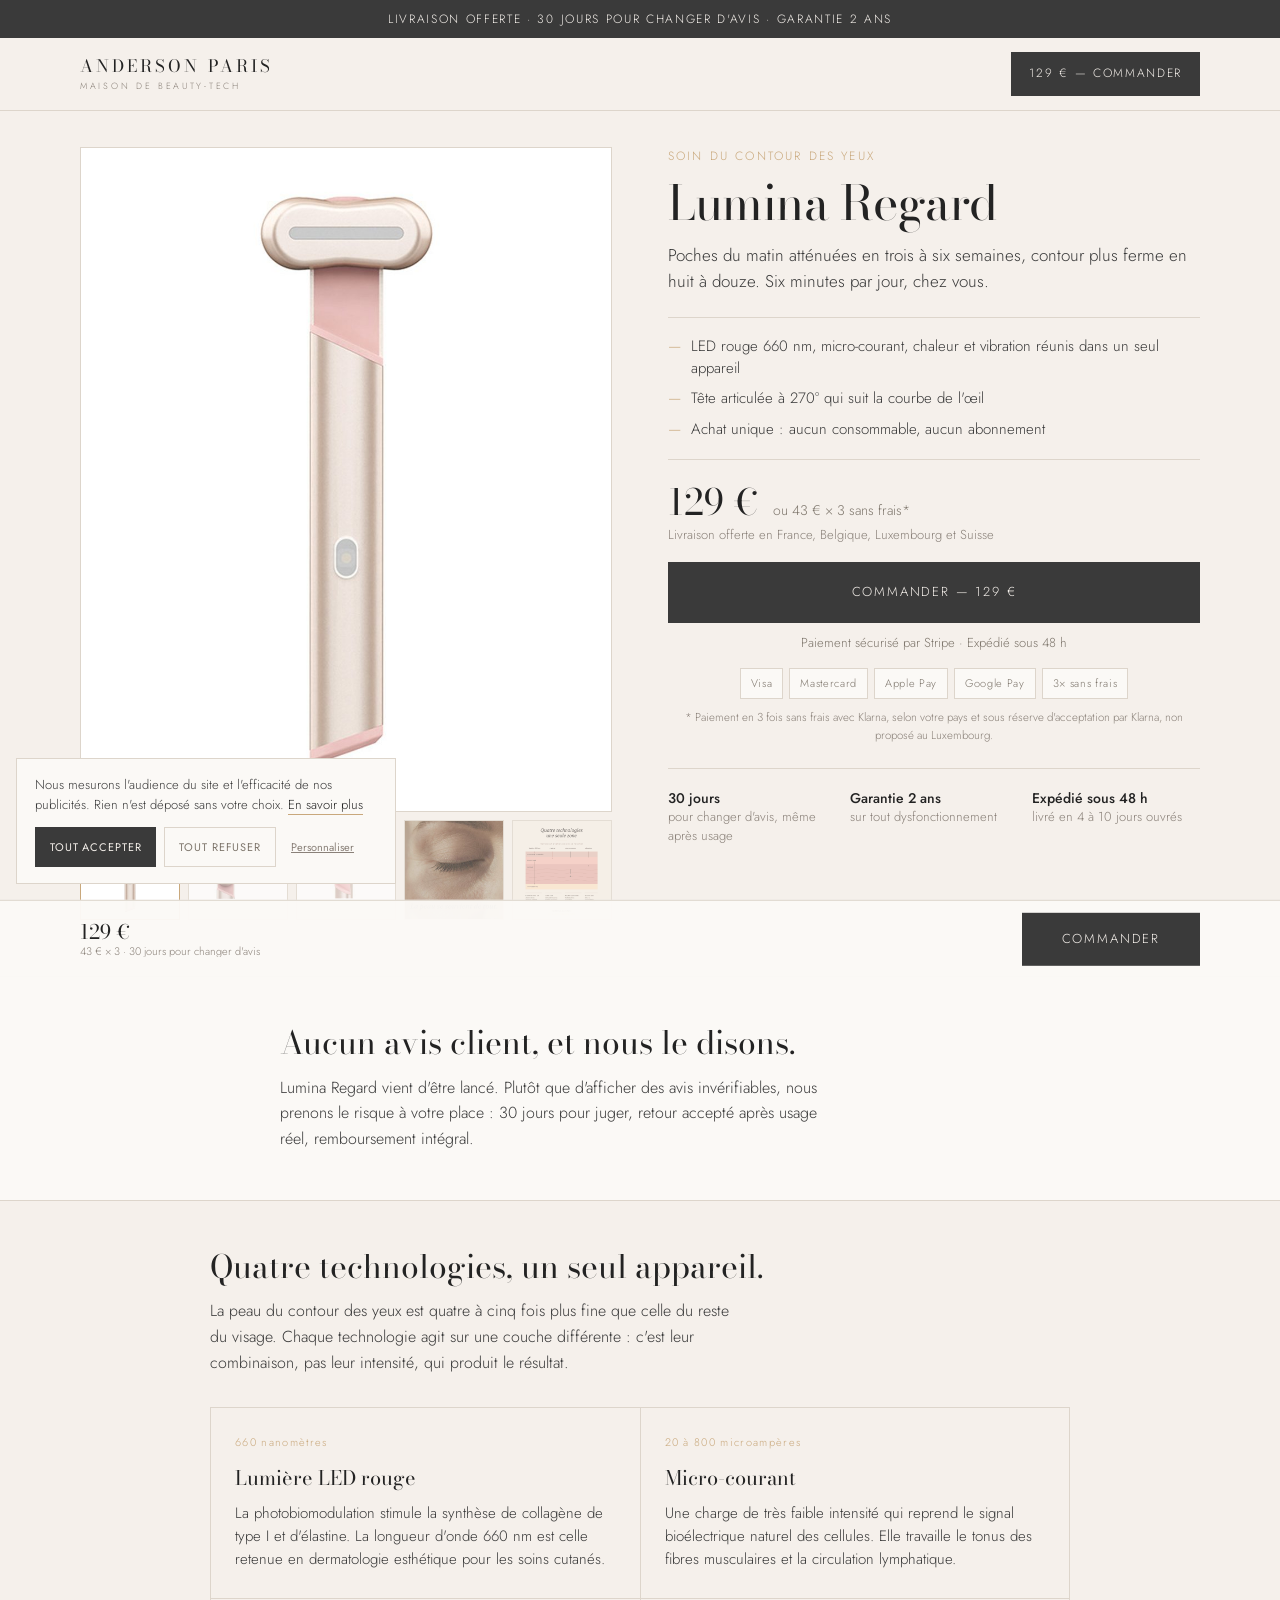
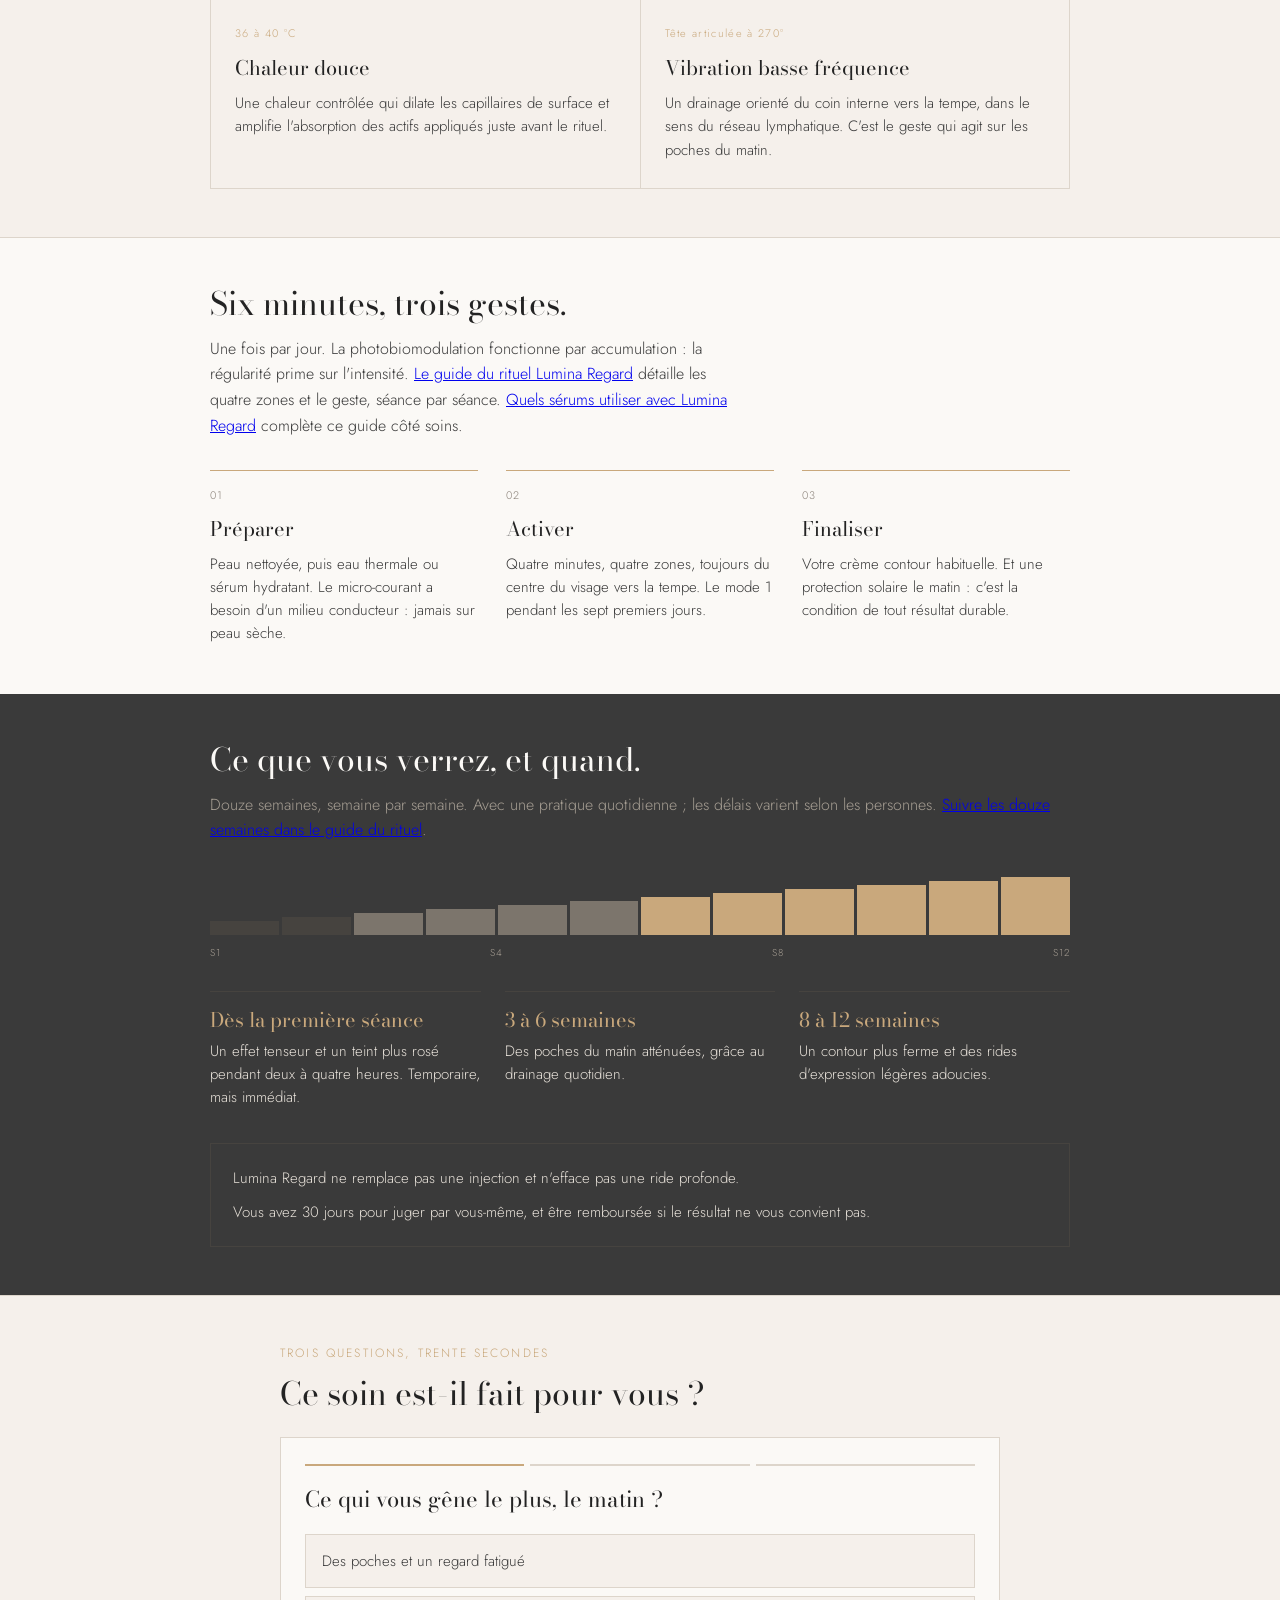
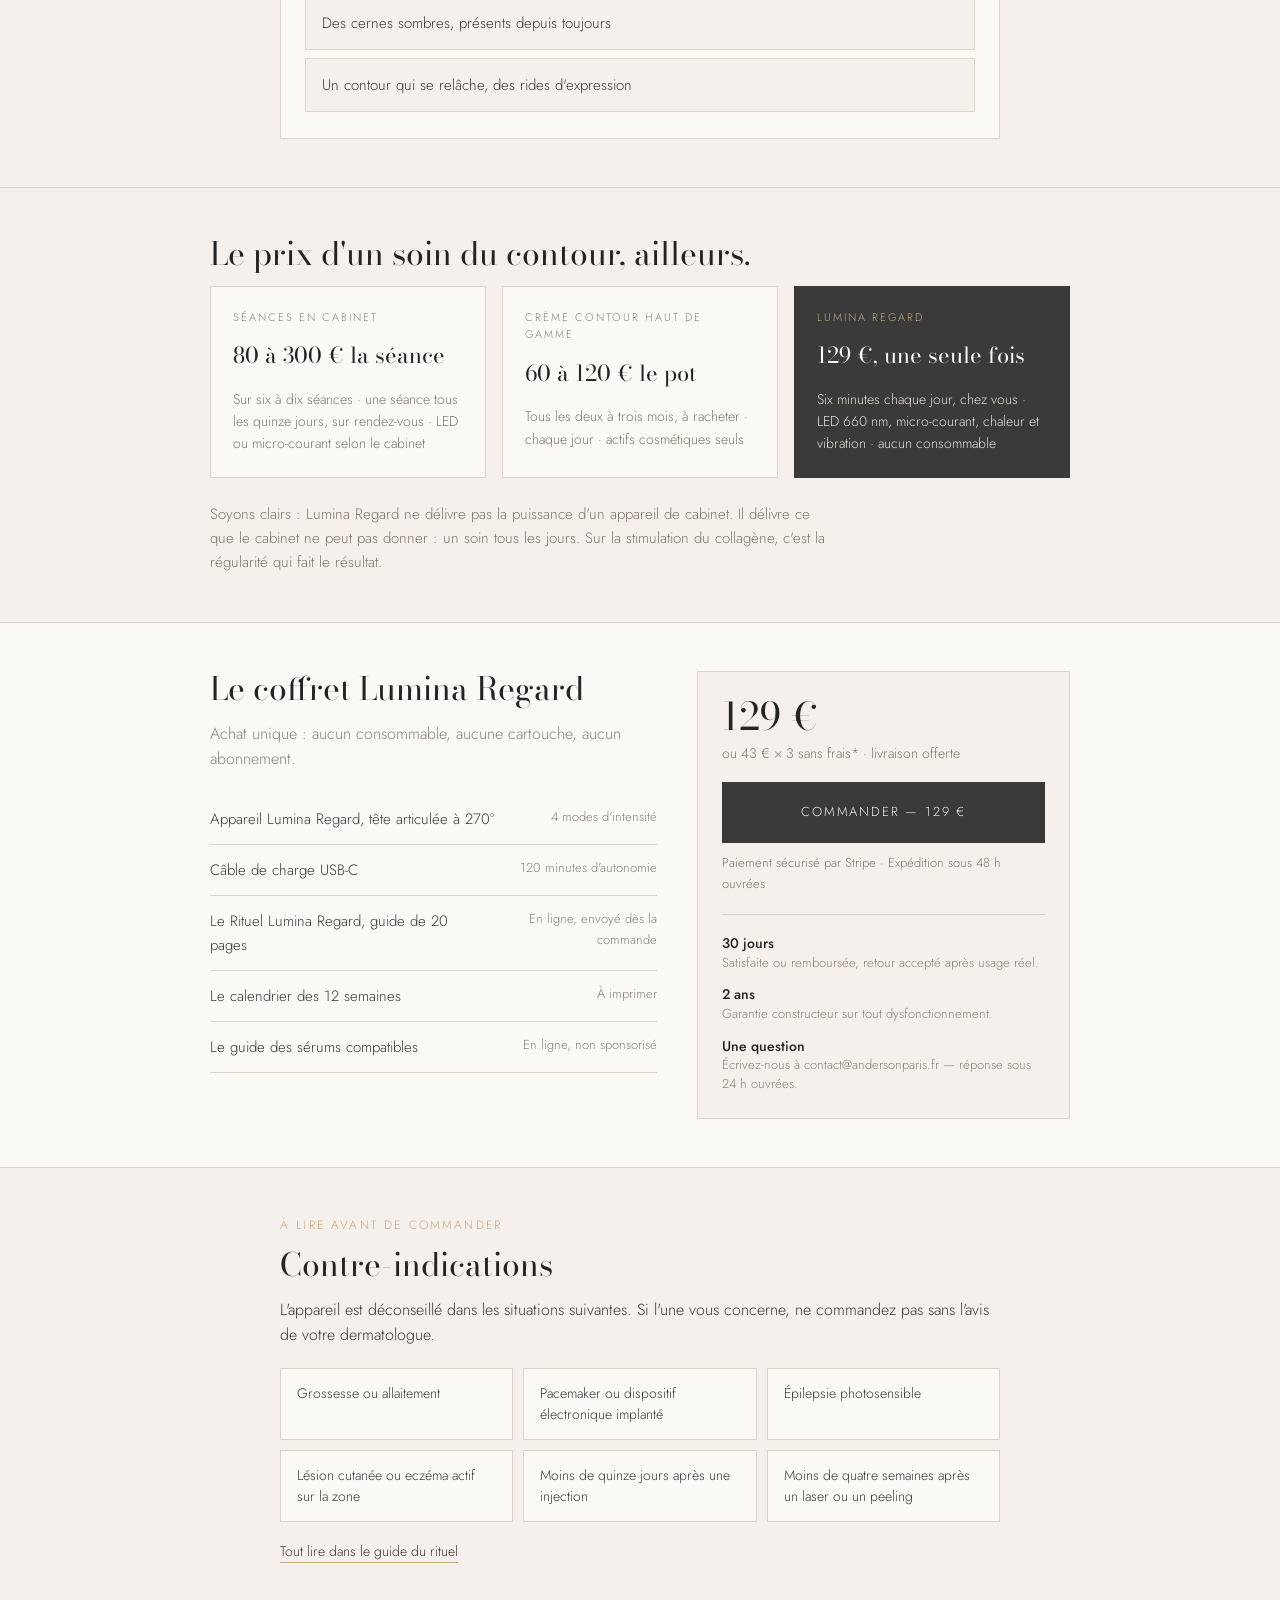
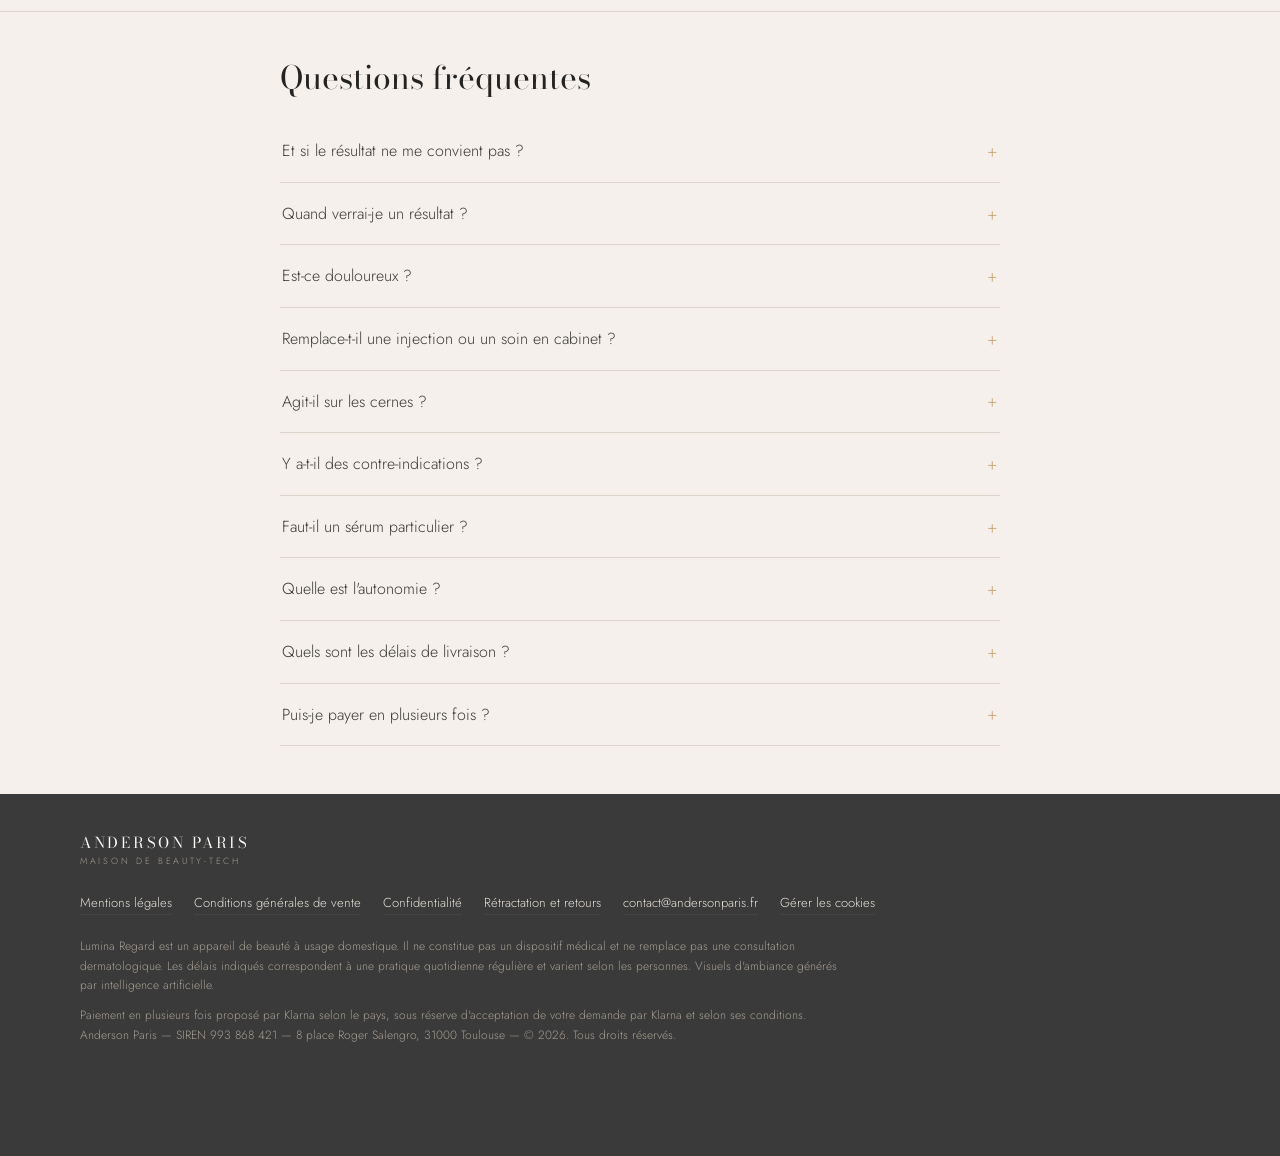
==== commit 933071f5: "Restreint l'effacement des cookies aux traceurs reellement retires" ====
--- a/index.html
+++ b/index.html
@@ -930,11 +930,13 @@
   var lienGerer = document.querySelector(".lien-cookies");
   var cases = { audience: choix.querySelector('[name="audience"]'), publicite: choix.querySelector('[name="publicite"]') };
 
-  function effacerCookies(){
+  // Le motif restreint l'effacement aux traceurs reellement retires : retirer la
+  // publicite ne doit pas emporter le cookie PostHog d'une audience toujours consentie.
+  function effacerCookies(motif){
     var domaine = location.hostname.replace(/^www\./, "");
     document.cookie.split(";").forEach(function(c){
       var nom = c.split("=")[0].trim();
-      if(!/^(_ga|_gid|_fbp|_fbc|ph_)/.test(nom)) return;
+      if(!motif.test(nom)) return;
       document.cookie = nom + "=; max-age=0; path=/";
       document.cookie = nom + "=; max-age=0; path=/; domain=." + domaine;
     });
@@ -946,15 +948,18 @@
     if(!avant){ Suivi.activer(c); return; }
     if(avant.audience === c.audience && avant.publicite === c.publicite) return;
     var retraitAudience = avant.audience && !c.audience;
+    var retraitPublicite = avant.publicite && !c.publicite;
     if(retraitAudience) Suivi.couper();
     // Le nettoyage est differe d'un tick : array.js reecrit le cookie ph_ juste
     // apres opt_out_capturing(), et un effacement synchrone passerait avant lui.
     // Suivi.purger() retire aussi les cles PostHog de localStorage, que le simple
     // effacement des cookies laissait en place (Suivi.activer le rejoue au
     // chargement suivant, par securite).
-    if(retraitAudience || (avant.publicite && !c.publicite)){
+    if(retraitAudience || retraitPublicite){
+      var motif = retraitAudience && retraitPublicite ? /^(_ga|_gid|_fbp|_fbc|ph_)/
+                : retraitAudience ? /^(_ga|_gid|ph_)/ : /^(_fbp|_fbc)/;
       setTimeout(function(){
-        effacerCookies();
+        effacerCookies(motif);
         if(retraitAudience) Suivi.purger();
         location.reload();
       }, 0);
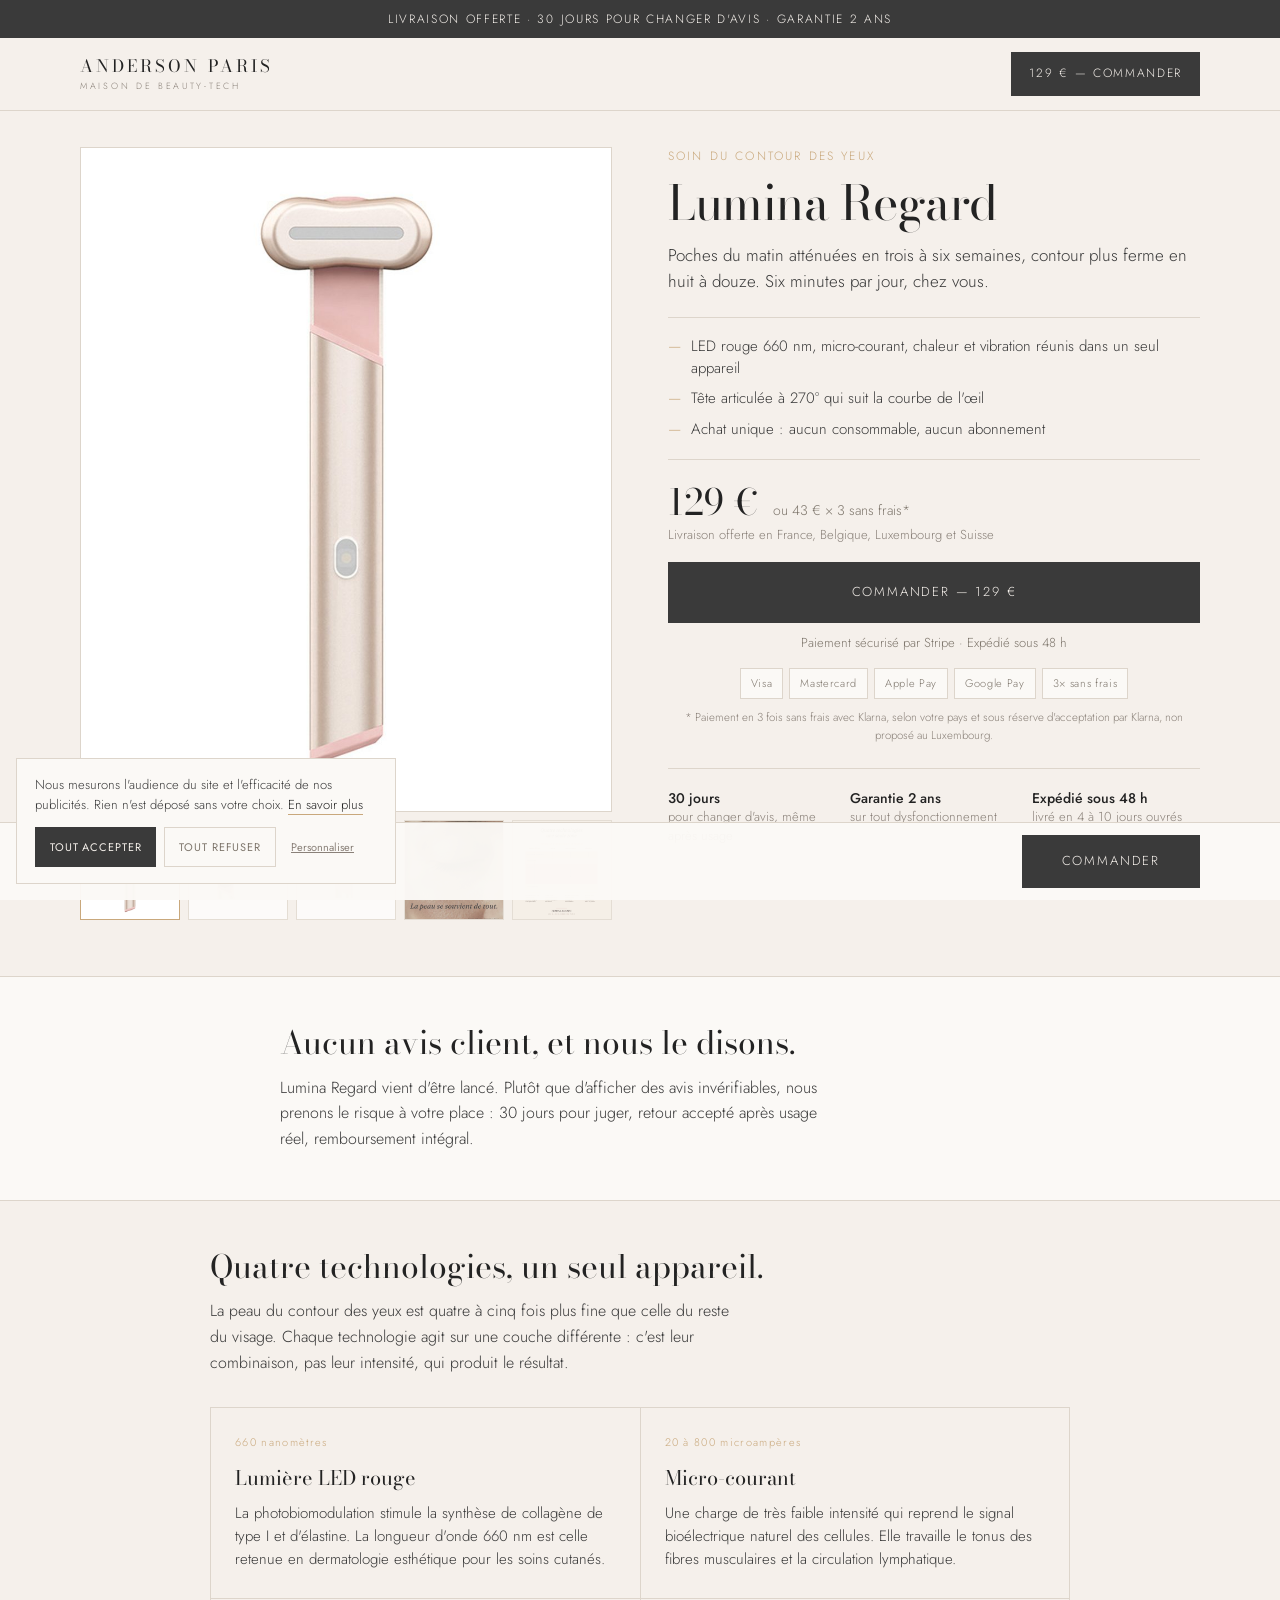
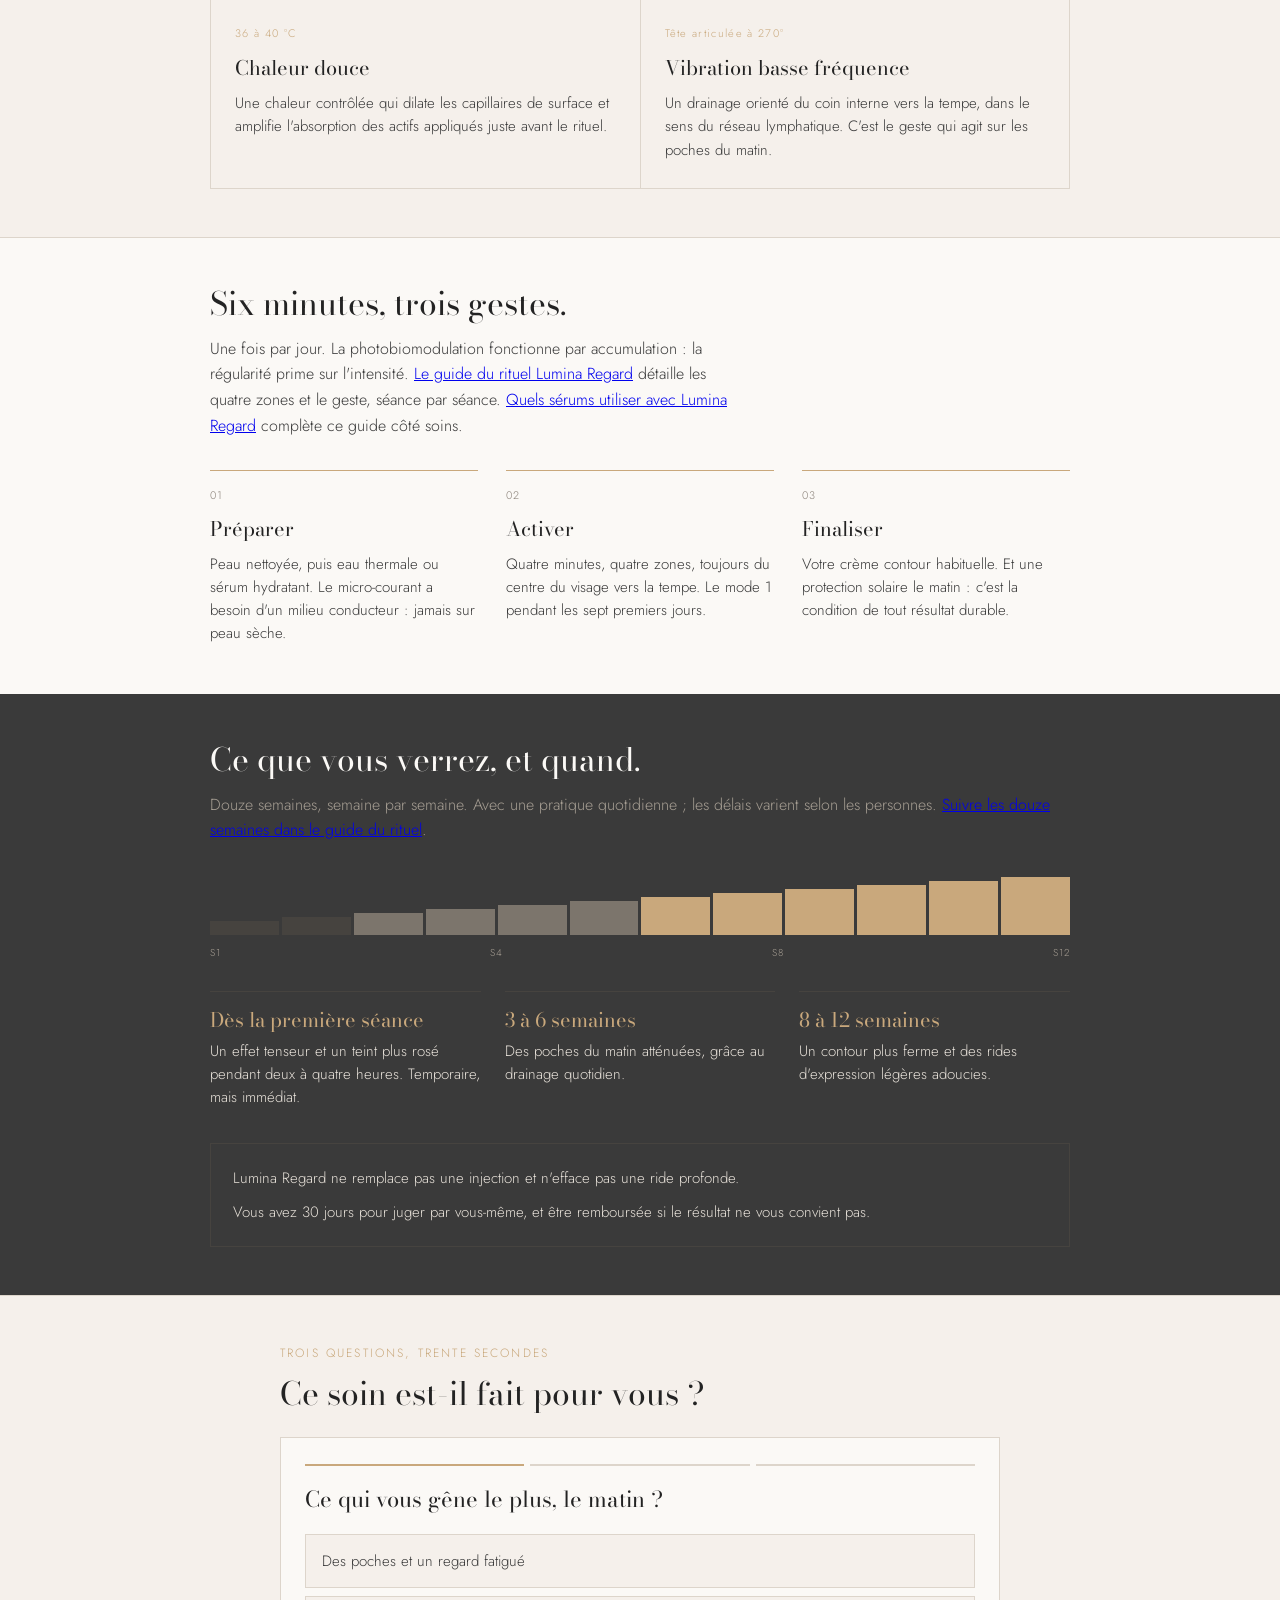
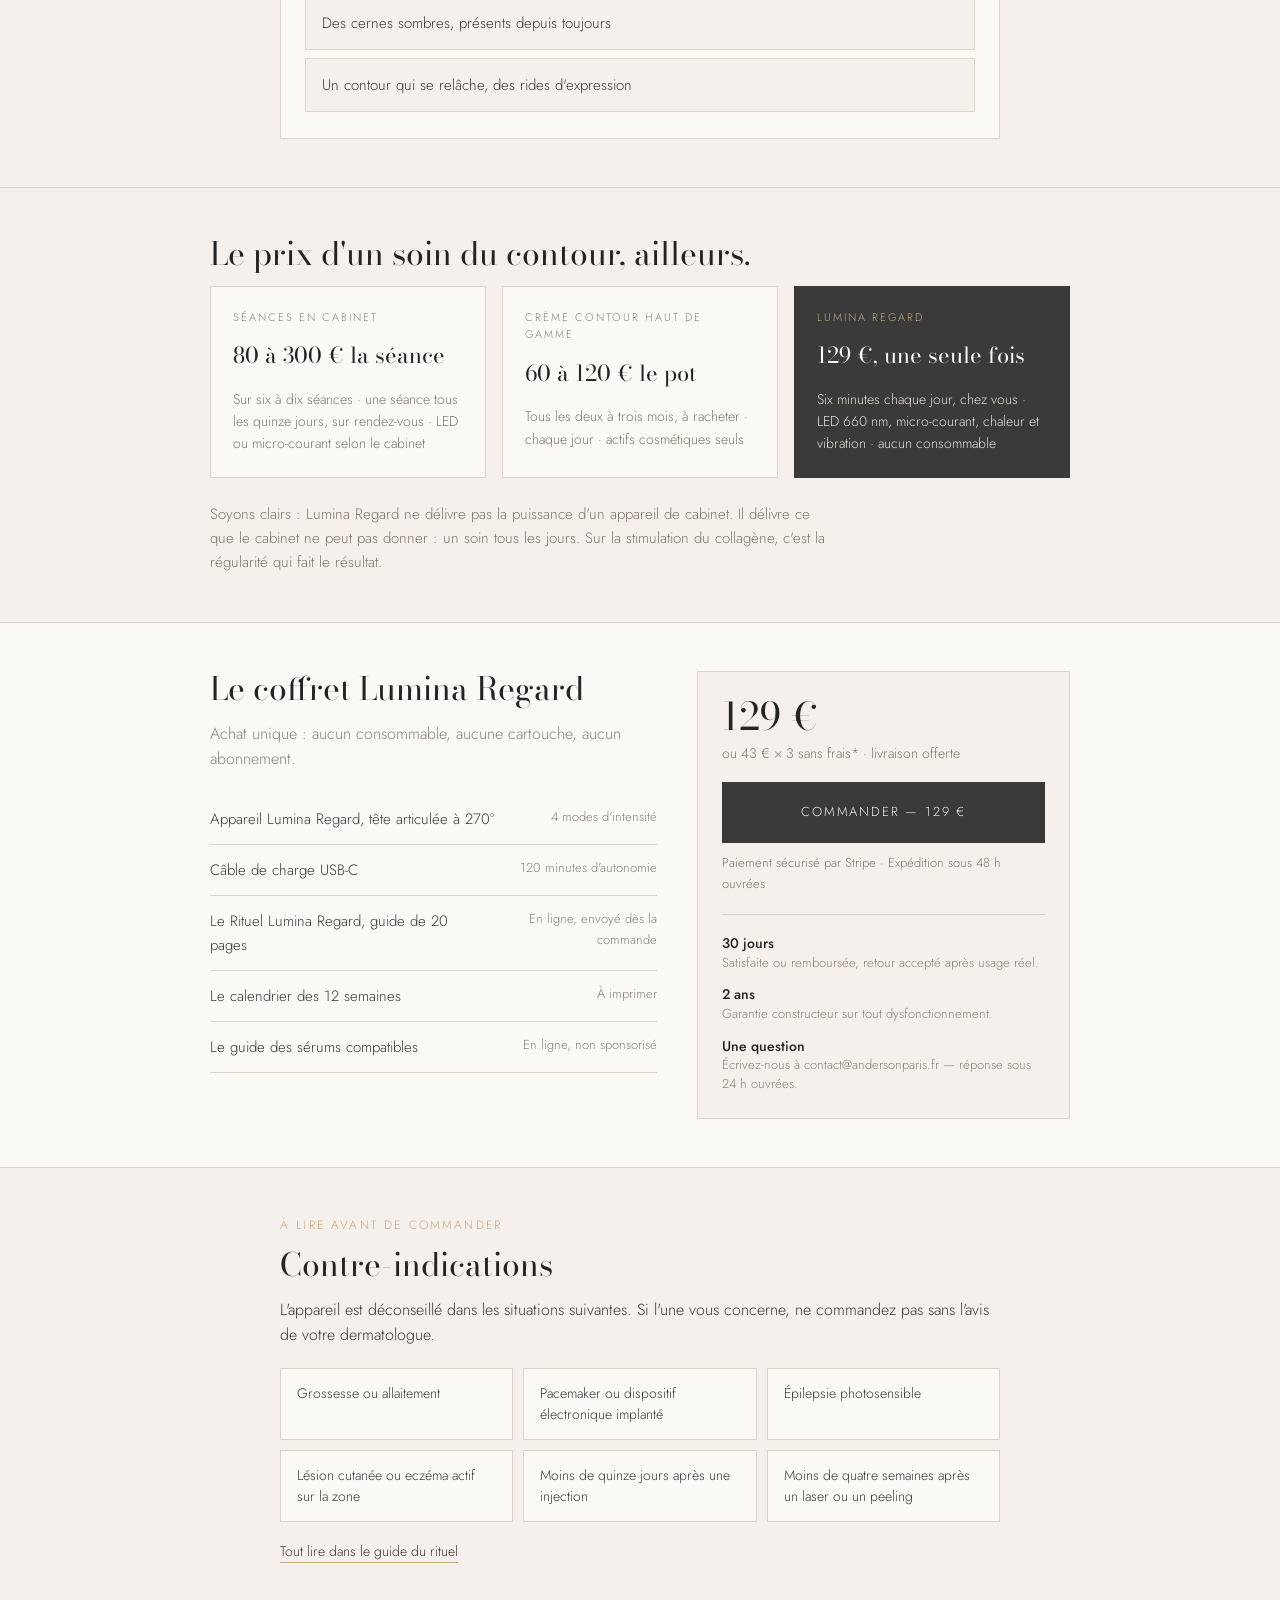
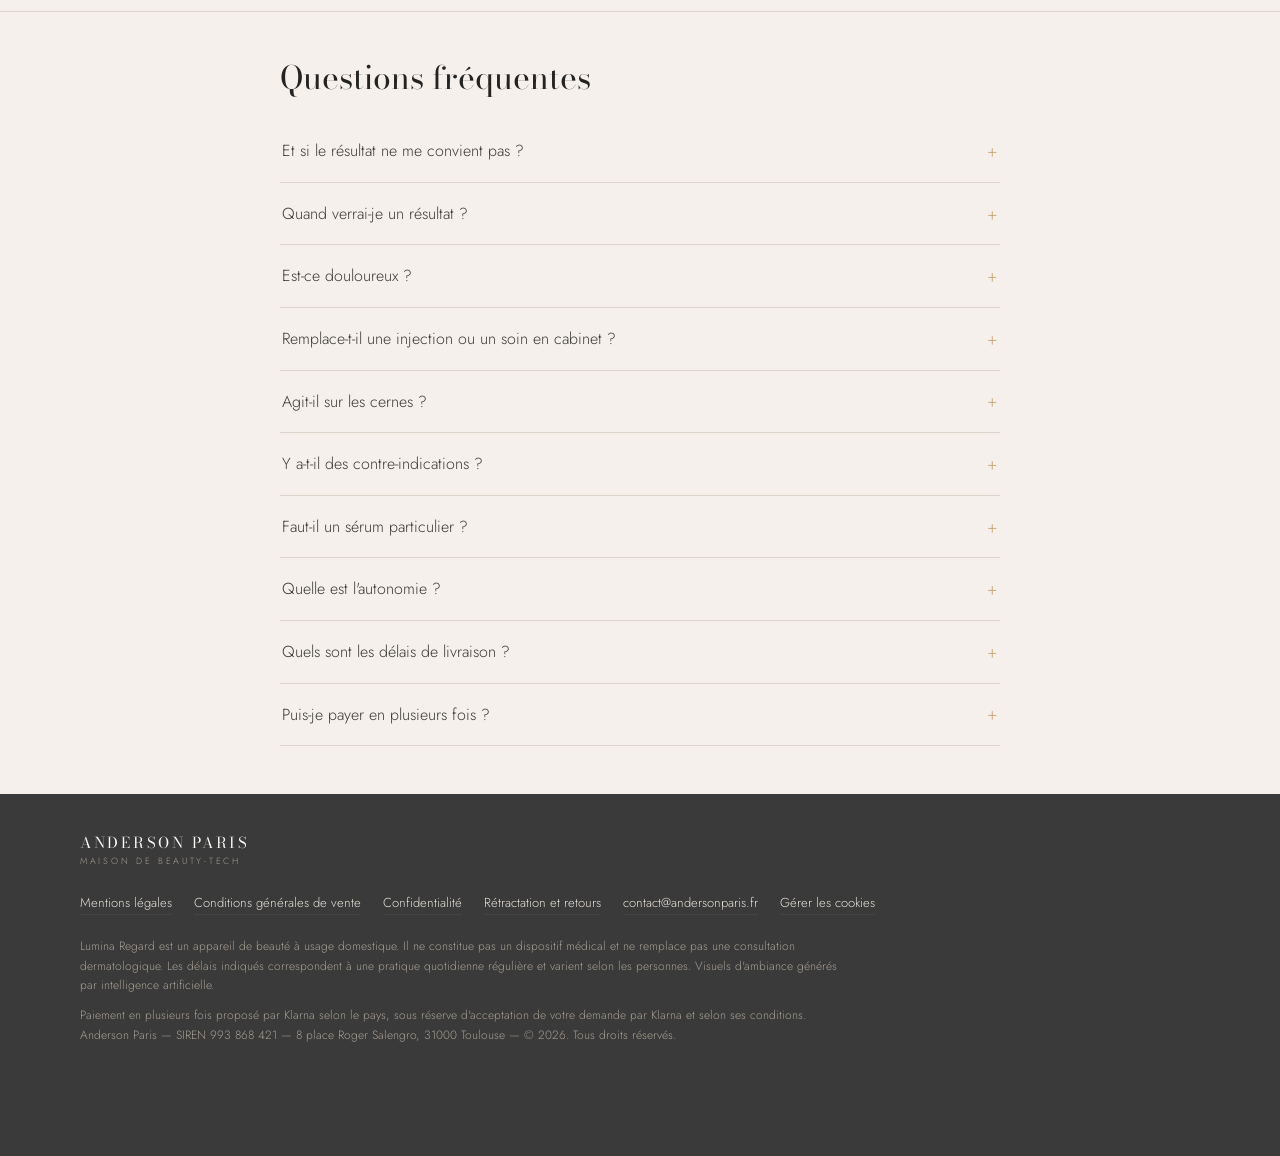
==== commit 32e1ba2c: "Retire la garde morte A_REMPLACER du lien de paiement Le lien Stripe est renseigne depuis longtemps " ====
--- a/index.html
+++ b/index.html
@@ -785,10 +785,10 @@
 
 <script src="/suivi.js"></script>
 <script>
-// Remplacer par le lien de paiement Stripe une fois créé.
+// Lien de paiement Stripe : seule adresse d'achat, jamais collée dans le HTML.
 const LIEN_PAIEMENT = "https://buy.stripe.com/eVq6oH3x56J77n1bNH7ok00";
 document.querySelectorAll("[data-cta]").forEach(function(el){
-  if(LIEN_PAIEMENT.indexOf("A_REMPLACER") === -1){ el.href = LIEN_PAIEMENT; }
+  el.href = LIEN_PAIEMENT;
 });
 
 // Photo avant / après : déposer le fichier dans /images puis indiquer son adresse ici pour afficher le bloc.
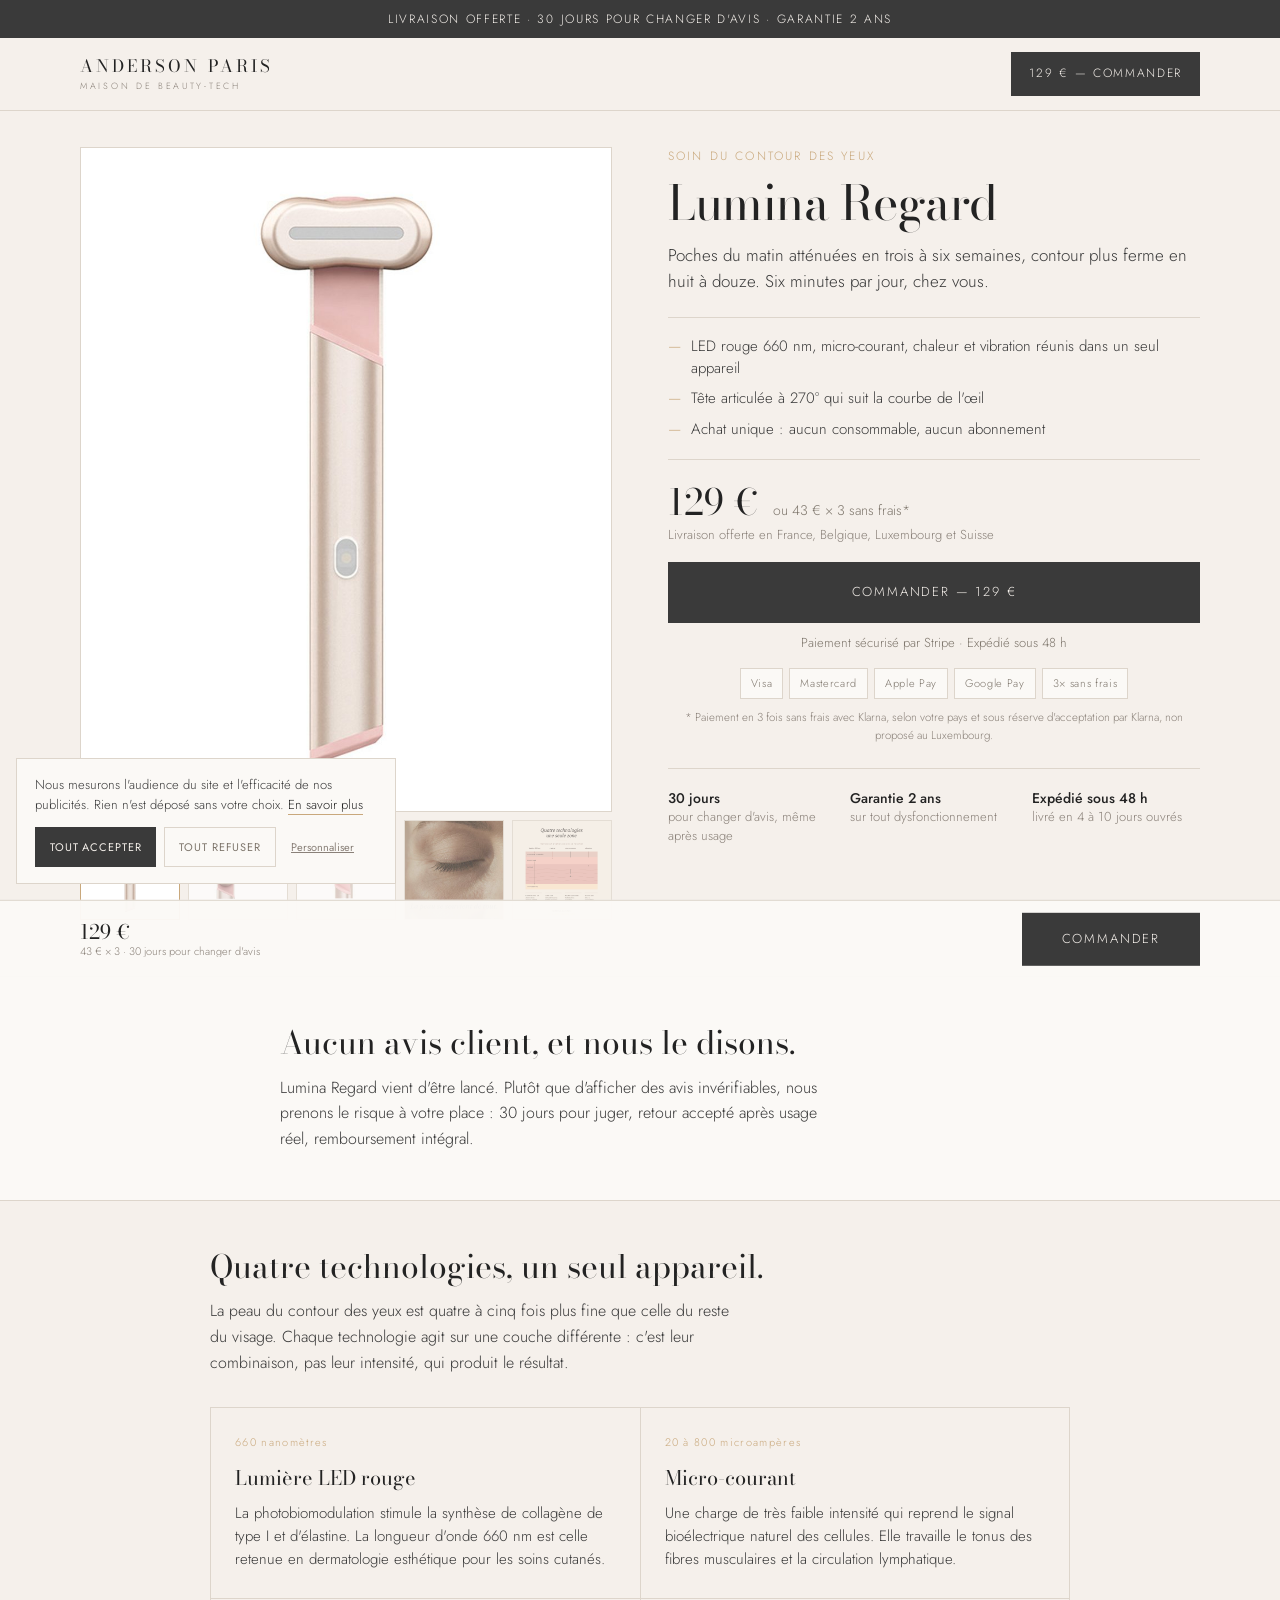
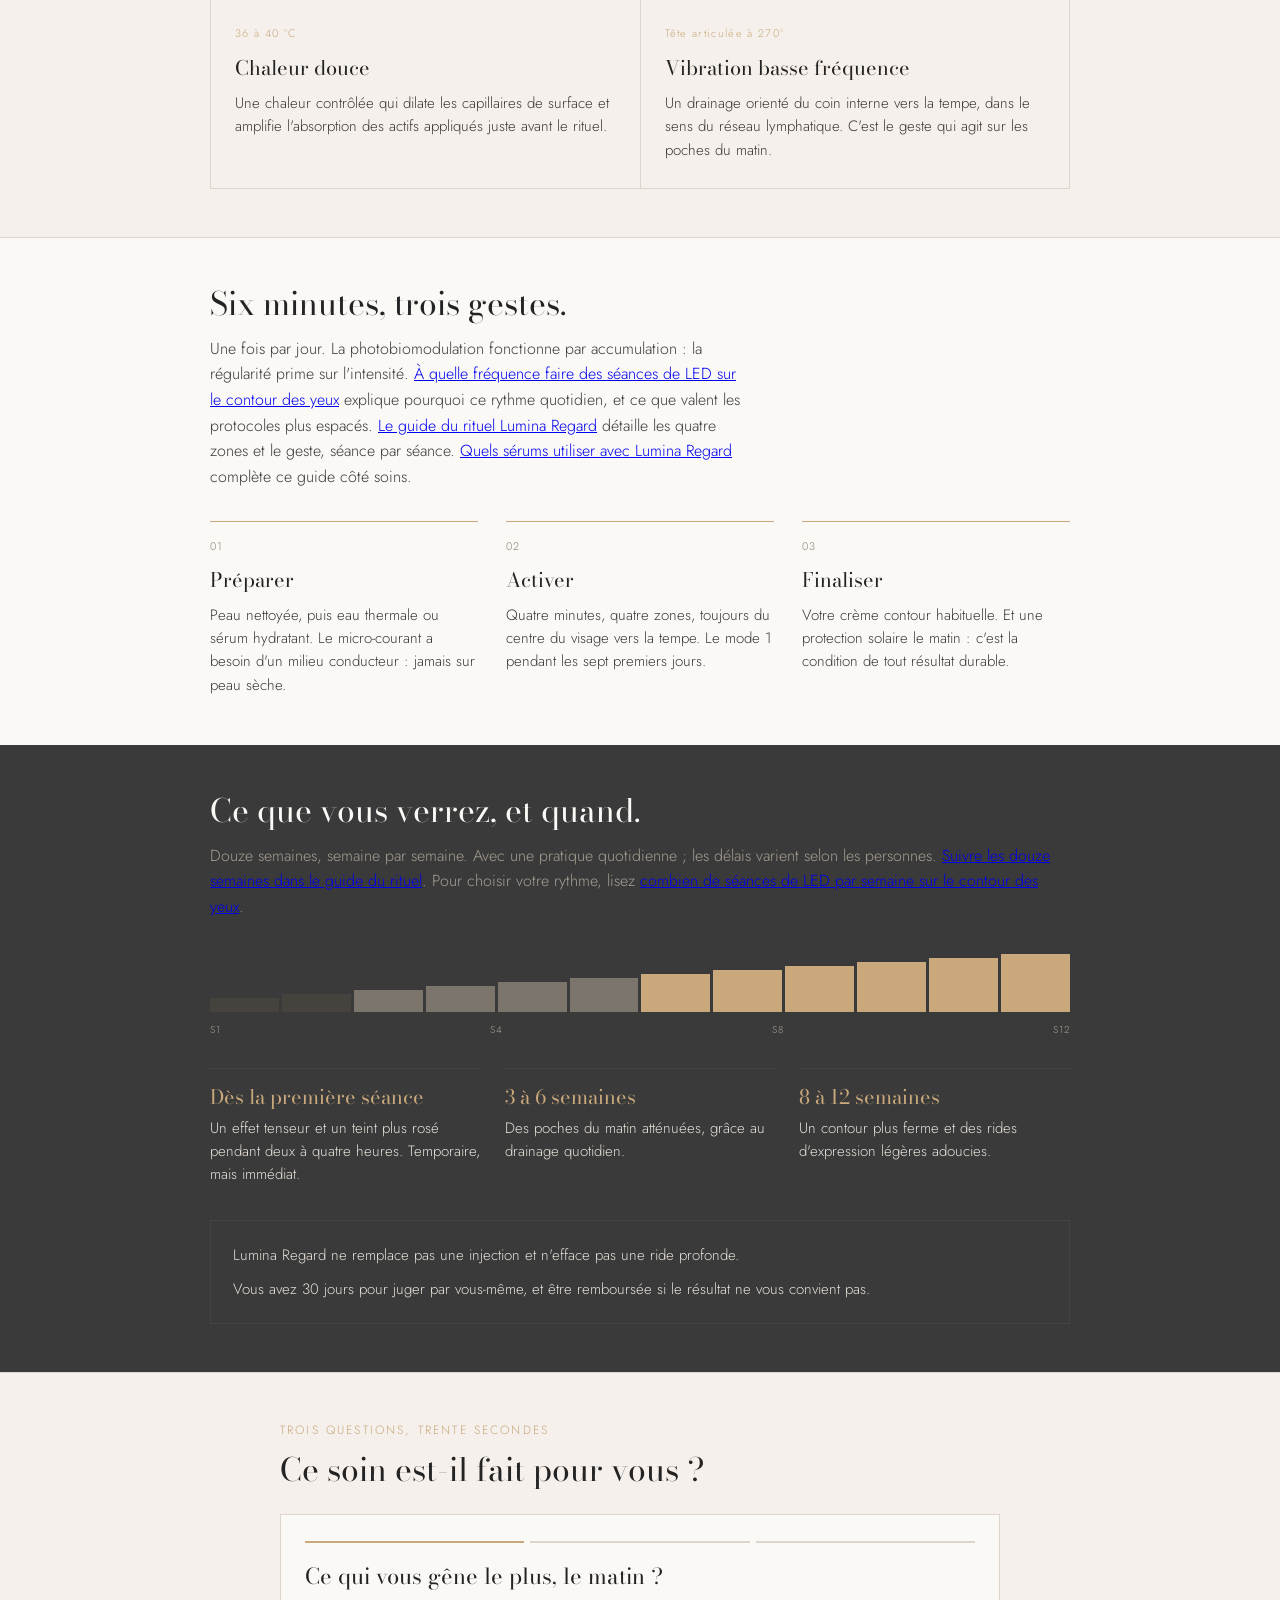
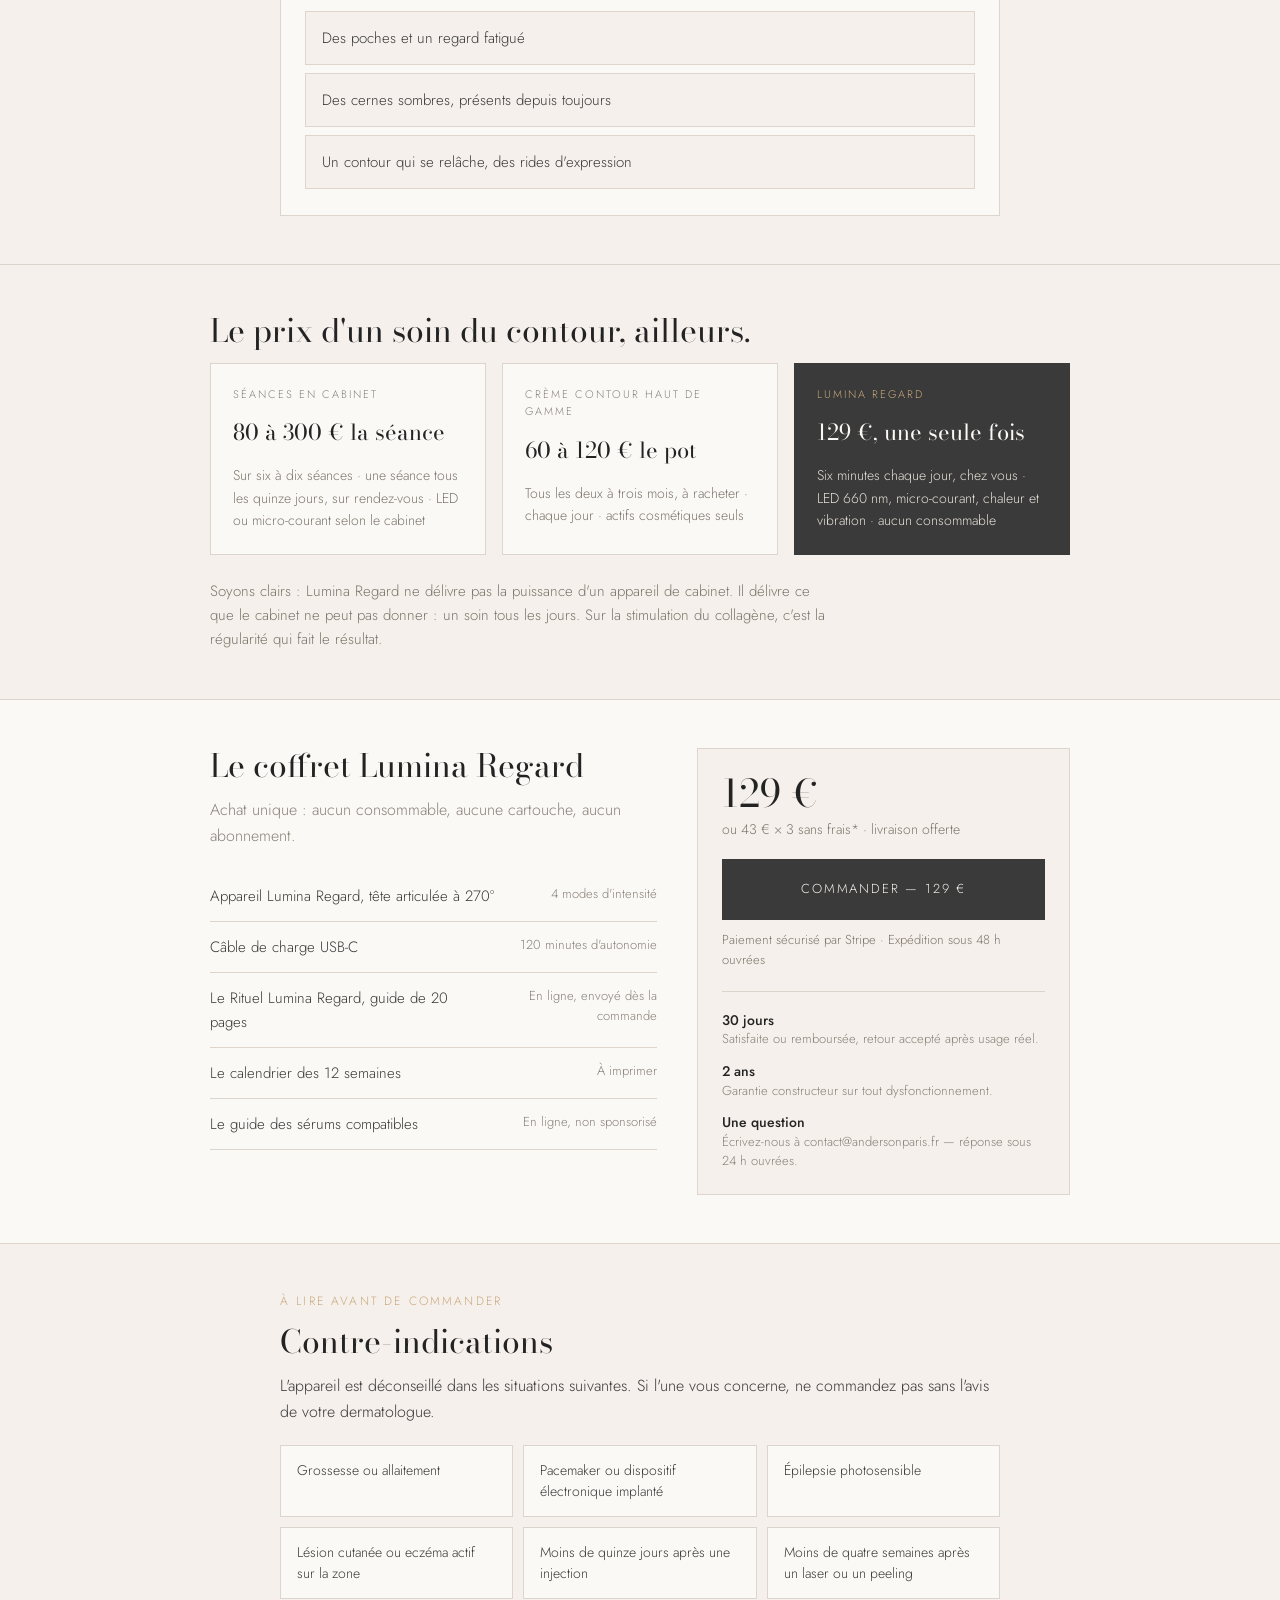
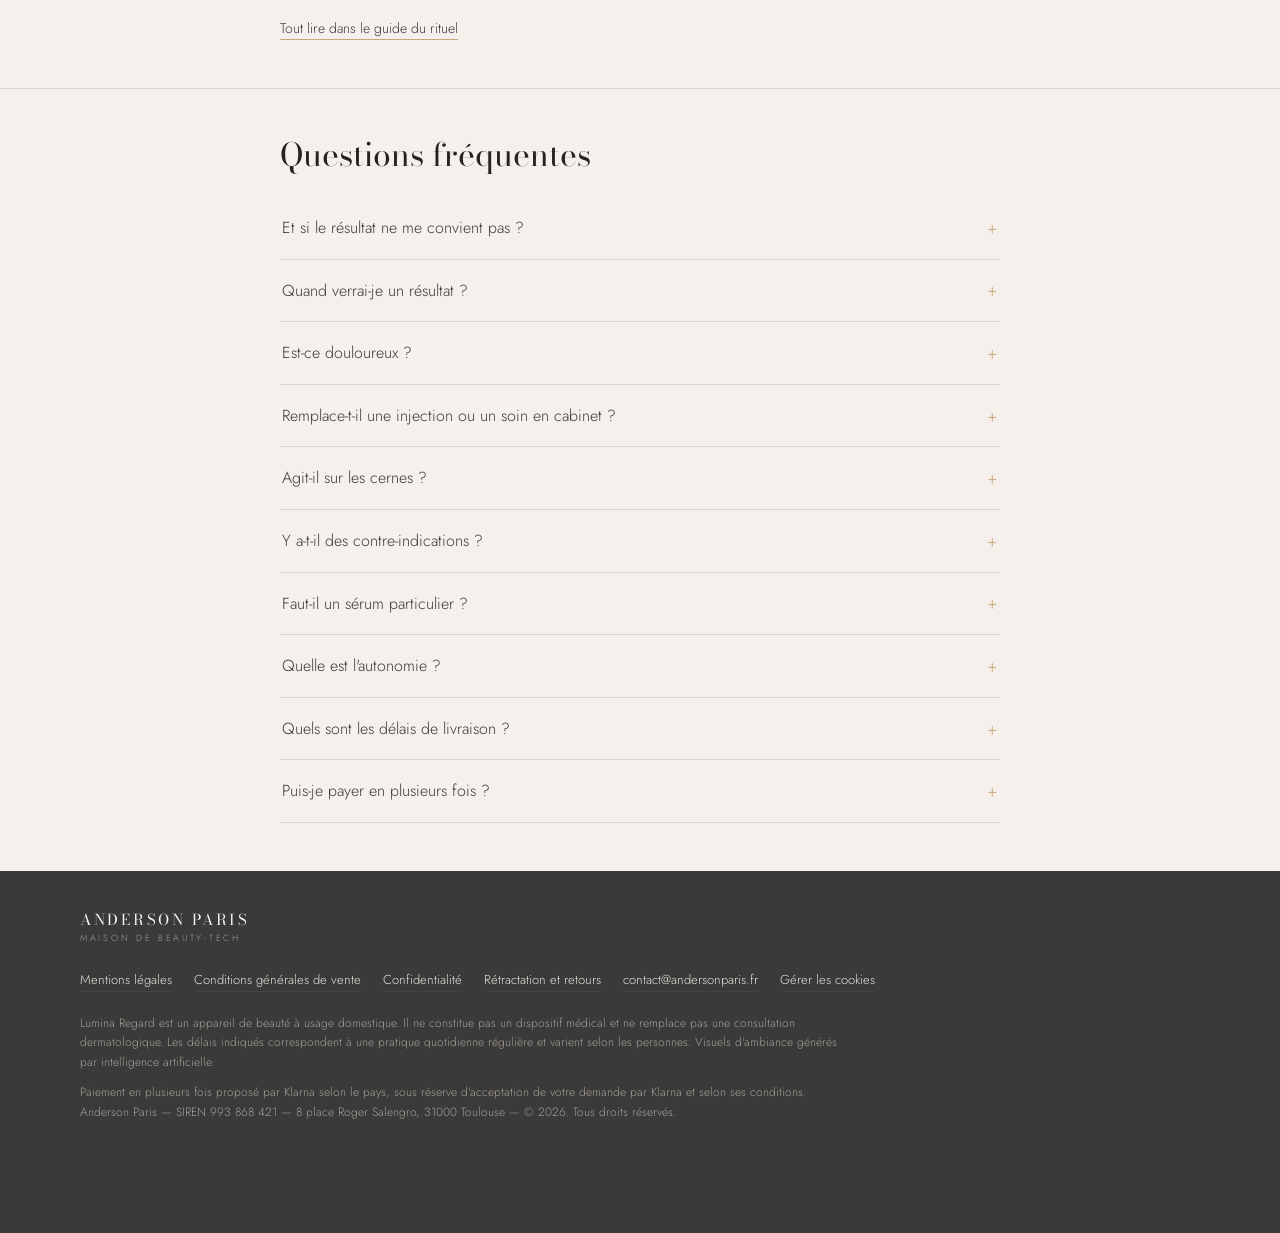
==== commit 6b79a96c: "SEO accueil : title et description enrichis, maillage vers la page frequence LED - <title> (60 car.)" ====
--- a/index.html
+++ b/index.html
@@ -3,11 +3,11 @@
 <head>
 <meta charset="utf-8">
 <meta name="viewport" content="width=device-width, initial-scale=1, viewport-fit=cover">
-<title>Lumina Regard — Anderson Paris</title>
-<meta name="description" content="Lumina Regard : LED 660 nm, micro-courant, chaleur et vibration. Un rituel de six minutes pour le contour des yeux. 129 €, livraison offerte, 30 jours pour changer d'avis.">
+<title>Appareil LED contour des yeux Lumina Regard | Anderson Paris</title>
+<meta name="description" content="Appareil LED 660 nm et micro-courant pour le contour des yeux : un rituel de six minutes par jour. 129 €, livraison offerte, 30 jours pour changer d'avis.">
 <link rel="canonical" href="https://www.andersonparis.fr/">
-<meta property="og:title" content="Lumina Regard — le soin du contour des yeux en six minutes">
-<meta property="og:description" content="LED 660 nm, micro-courant, chaleur et vibration. Un rituel de six minutes pour le contour des yeux. 129 €, livraison offerte, 30 jours pour changer d'avis.">
+<meta property="og:title" content="Appareil LED contour des yeux Lumina Regard — Anderson Paris">
+<meta property="og:description" content="Appareil LED 660 nm et micro-courant pour le contour des yeux : un rituel de six minutes par jour. 129 €, livraison offerte, 30 jours pour changer d'avis.">
 <meta property="og:image" content="https://www.andersonparis.fr/images/lumina-regard-champagne.jpg">
 <meta property="og:image:alt" content="Lumina Regard, appareil de soin du contour des yeux, finition champagne">
 <meta property="og:url" content="https://www.andersonparis.fr/">
@@ -566,7 +566,7 @@
     <div class="wrap">
       <div class="etroit">
         <h2>Six minutes, trois gestes.</h2>
-        <p class="intro">Une fois par jour. La photobiomodulation fonctionne par accumulation : la régularité prime sur l'intensité. <a href="/guide-rituel">Le guide du rituel Lumina Regard</a> détaille les quatre zones et le geste, séance par séance. <a href="/guide-serums">Quels sérums utiliser avec Lumina Regard</a> complète ce guide côté soins.</p>
+        <p class="intro">Une fois par jour. La photobiomodulation fonctionne par accumulation : la régularité prime sur l'intensité. <a href="/frequence-led-contour-des-yeux">À quelle fréquence faire des séances de LED sur le contour des yeux</a> explique pourquoi ce rythme quotidien, et ce que valent les protocoles plus espacés. <a href="/guide-rituel">Le guide du rituel Lumina Regard</a> détaille les quatre zones et le geste, séance par séance. <a href="/guide-serums">Quels sérums utiliser avec Lumina Regard</a> complète ce guide côté soins.</p>
         <div class="rituel">
           <div class="acte">
             <h3>Préparer</h3>
@@ -589,7 +589,7 @@
     <div class="wrap">
       <div class="etroit">
         <h2>Ce que vous verrez, et quand.</h2>
-        <p class="intro">Douze semaines, semaine par semaine. Avec une pratique quotidienne ; les délais varient selon les personnes. <a href="/guide-rituel#douze-semaines">Suivre les douze semaines dans le guide du rituel</a>.</p>
+        <p class="intro">Douze semaines, semaine par semaine. Avec une pratique quotidienne ; les délais varient selon les personnes. <a href="/guide-rituel#douze-semaines">Suivre les douze semaines dans le guide du rituel</a>. Pour choisir votre rythme, lisez <a href="/frequence-led-contour-des-yeux">combien de séances de LED par semaine sur le contour des yeux</a>.</p>
         <div class="frise" aria-hidden="true"><span></span><span></span><span></span><span></span><span></span><span></span><span></span><span></span><span></span><span></span><span></span><span></span></div>
         <div class="reperes" aria-hidden="true"><span>S1</span><span>S4</span><span>S8</span><span>S12</span></div>
         <div class="jalons">
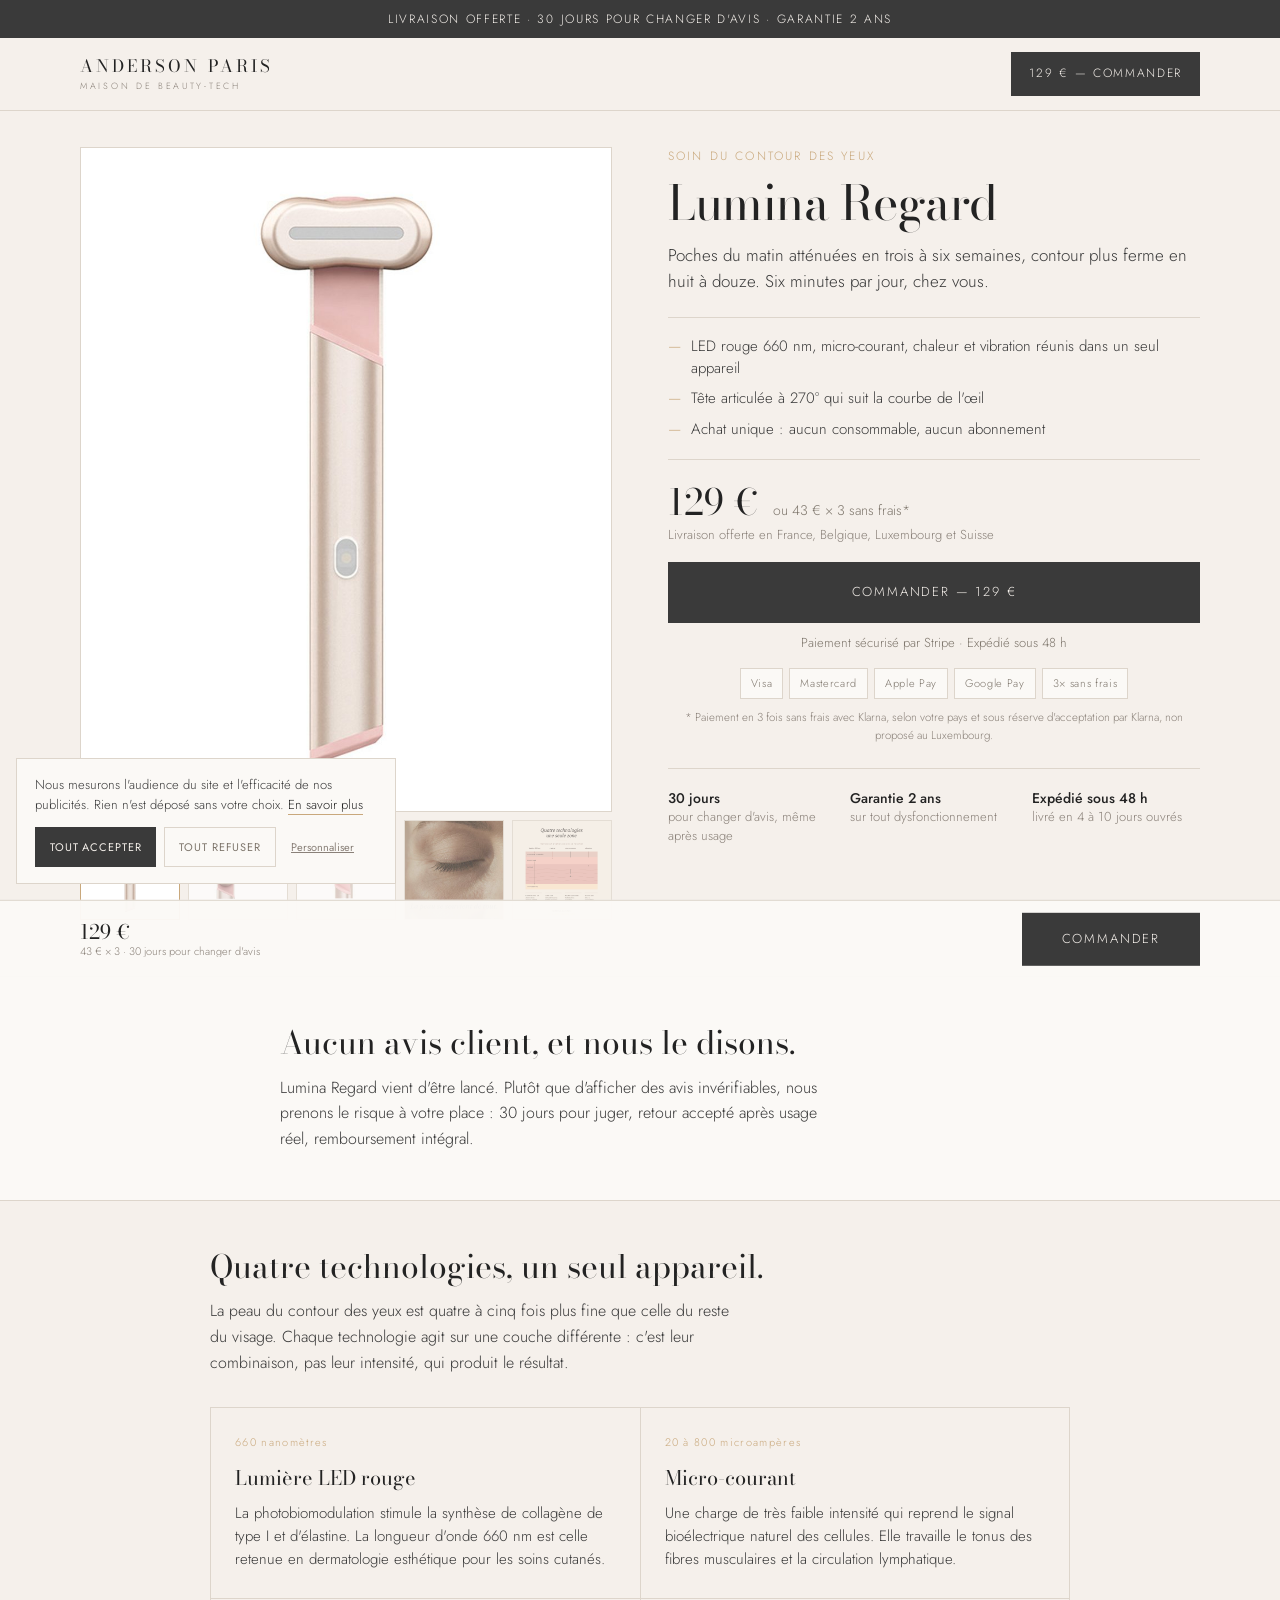
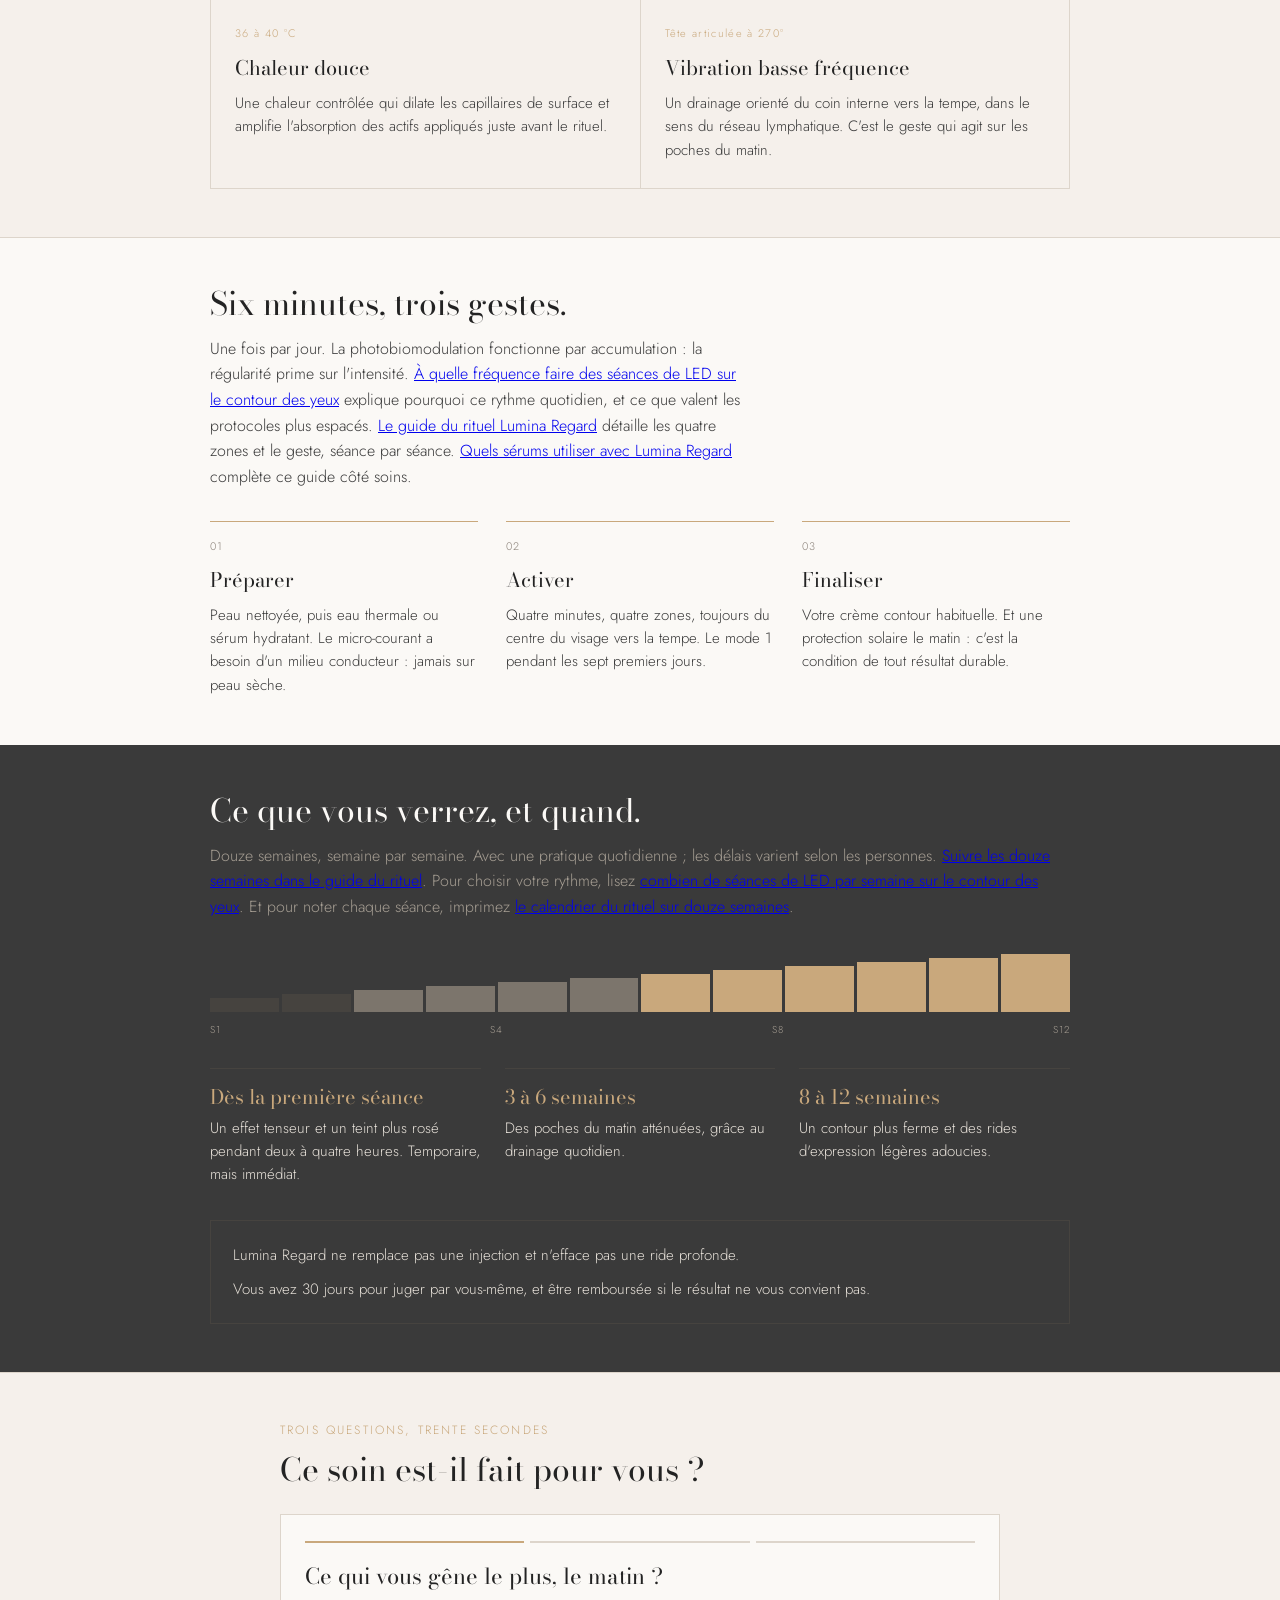
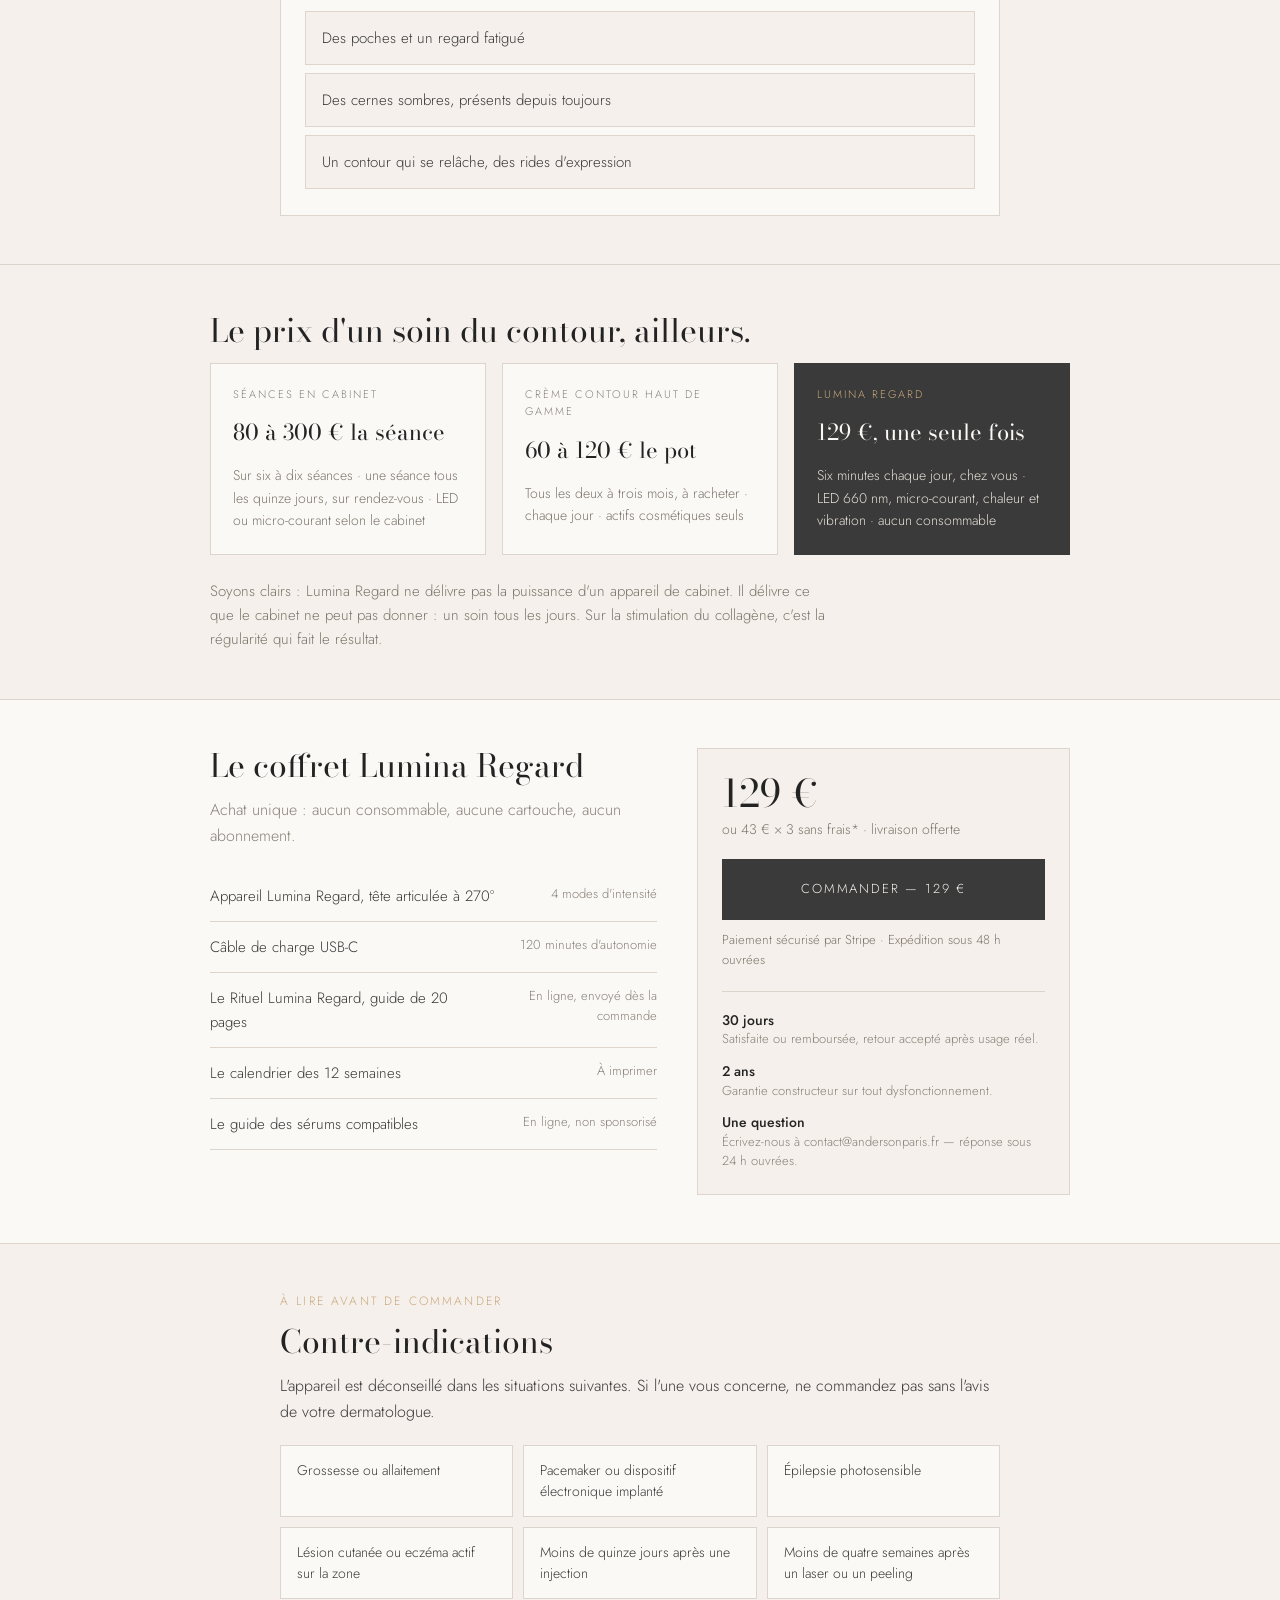
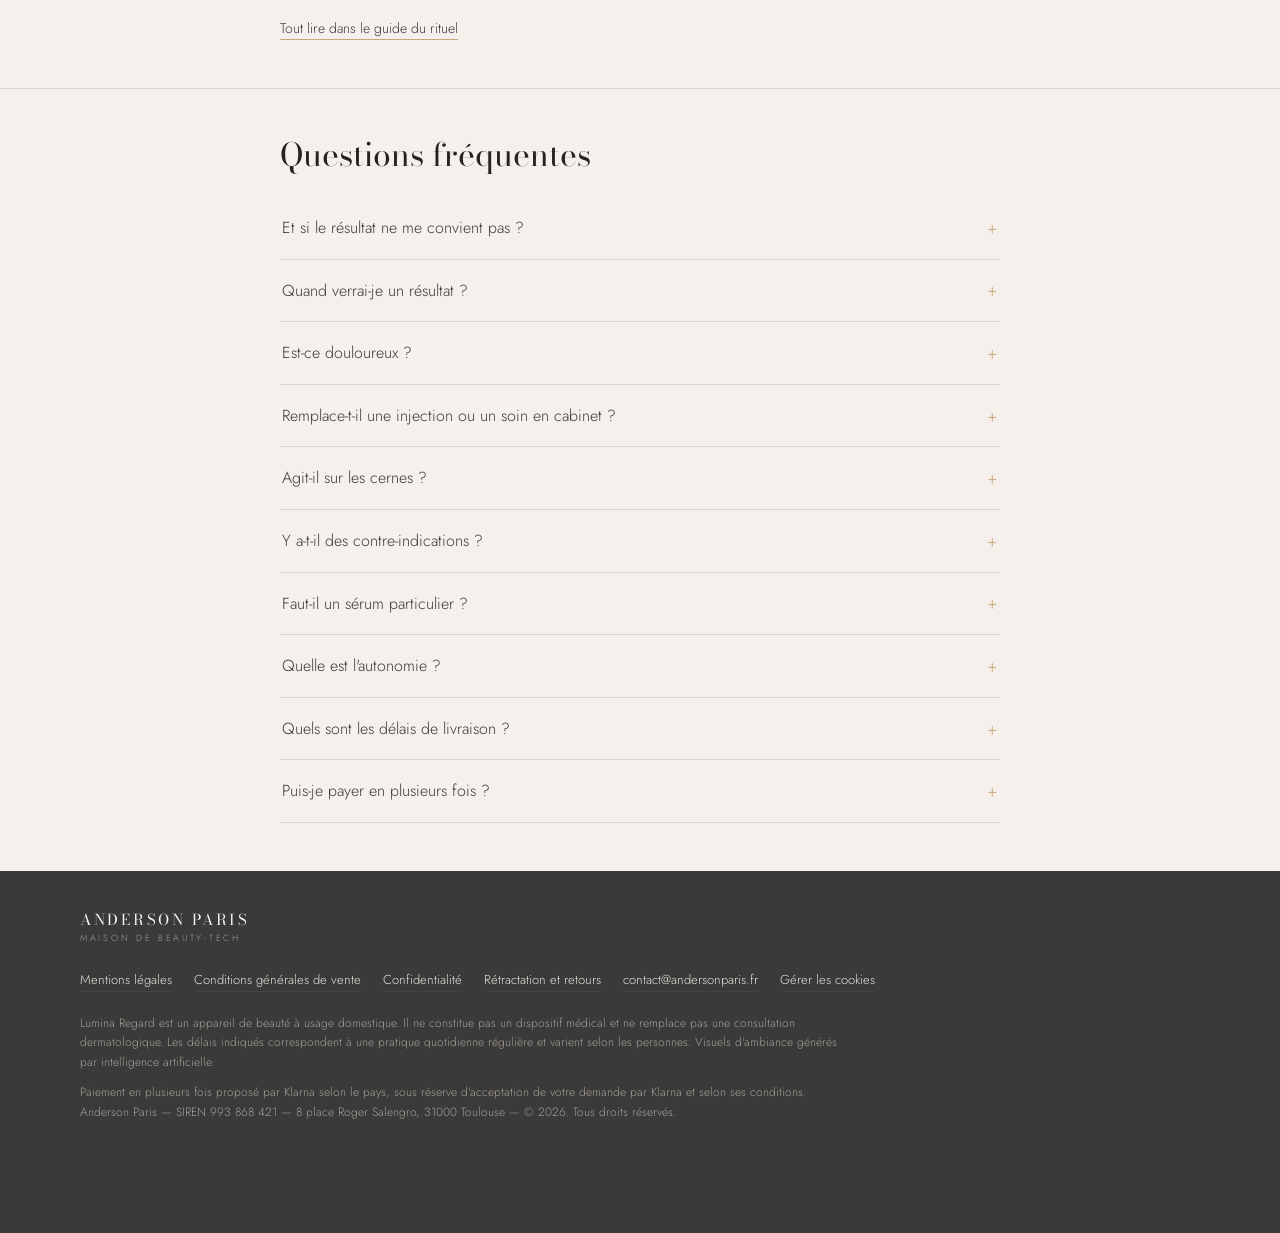
==== commit f89e7e1d: "Rend la page calendrier du rituel indexable et la relie au reste du site" ====
--- a/index.html
+++ b/index.html
@@ -589,7 +589,7 @@
     <div class="wrap">
       <div class="etroit">
         <h2>Ce que vous verrez, et quand.</h2>
-        <p class="intro">Douze semaines, semaine par semaine. Avec une pratique quotidienne ; les délais varient selon les personnes. <a href="/guide-rituel#douze-semaines">Suivre les douze semaines dans le guide du rituel</a>. Pour choisir votre rythme, lisez <a href="/frequence-led-contour-des-yeux">combien de séances de LED par semaine sur le contour des yeux</a>.</p>
+        <p class="intro">Douze semaines, semaine par semaine. Avec une pratique quotidienne ; les délais varient selon les personnes. <a href="/guide-rituel#douze-semaines">Suivre les douze semaines dans le guide du rituel</a>. Pour choisir votre rythme, lisez <a href="/frequence-led-contour-des-yeux">combien de séances de LED par semaine sur le contour des yeux</a>. Et pour noter chaque séance, imprimez <a href="/calendrier-rituel">le calendrier du rituel sur douze semaines</a>.</p>
         <div class="frise" aria-hidden="true"><span></span><span></span><span></span><span></span><span></span><span></span><span></span><span></span><span></span><span></span><span></span><span></span></div>
         <div class="reperes" aria-hidden="true"><span>S1</span><span>S4</span><span>S8</span><span>S12</span></div>
         <div class="jalons">
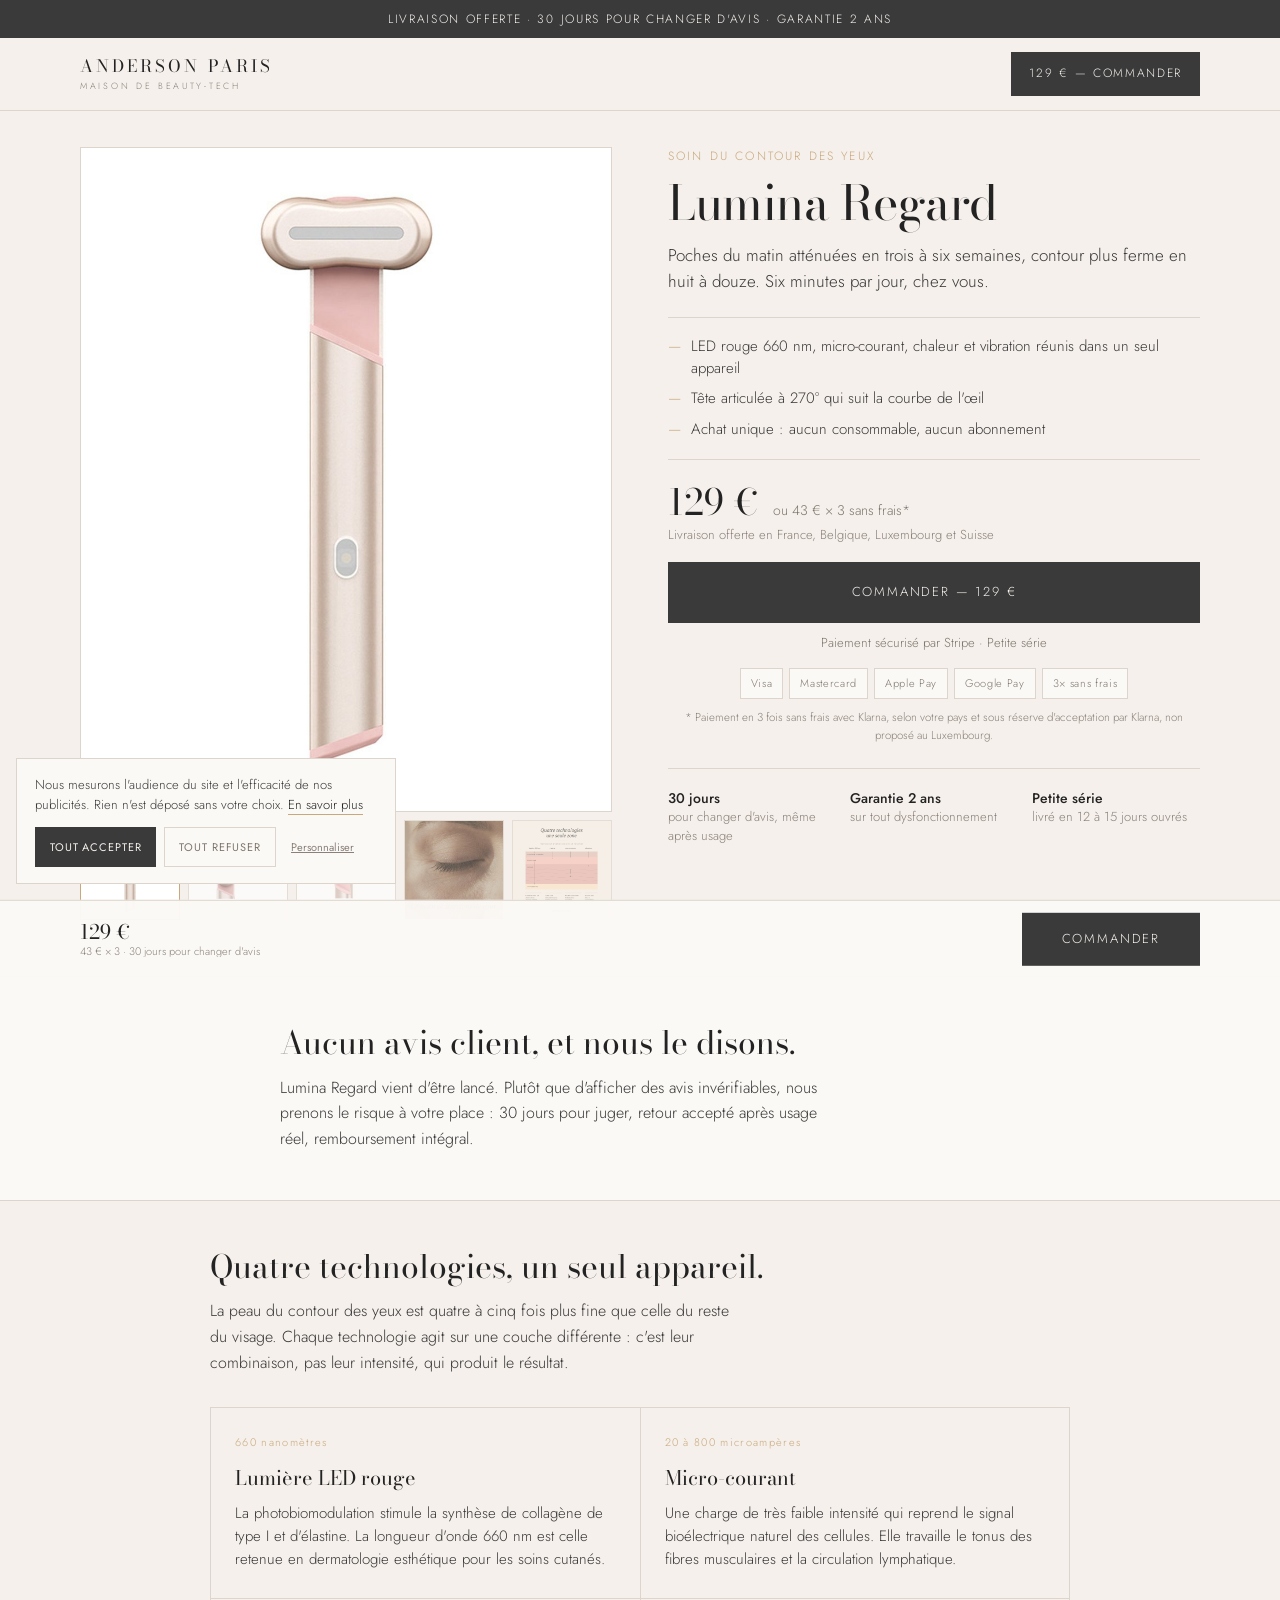
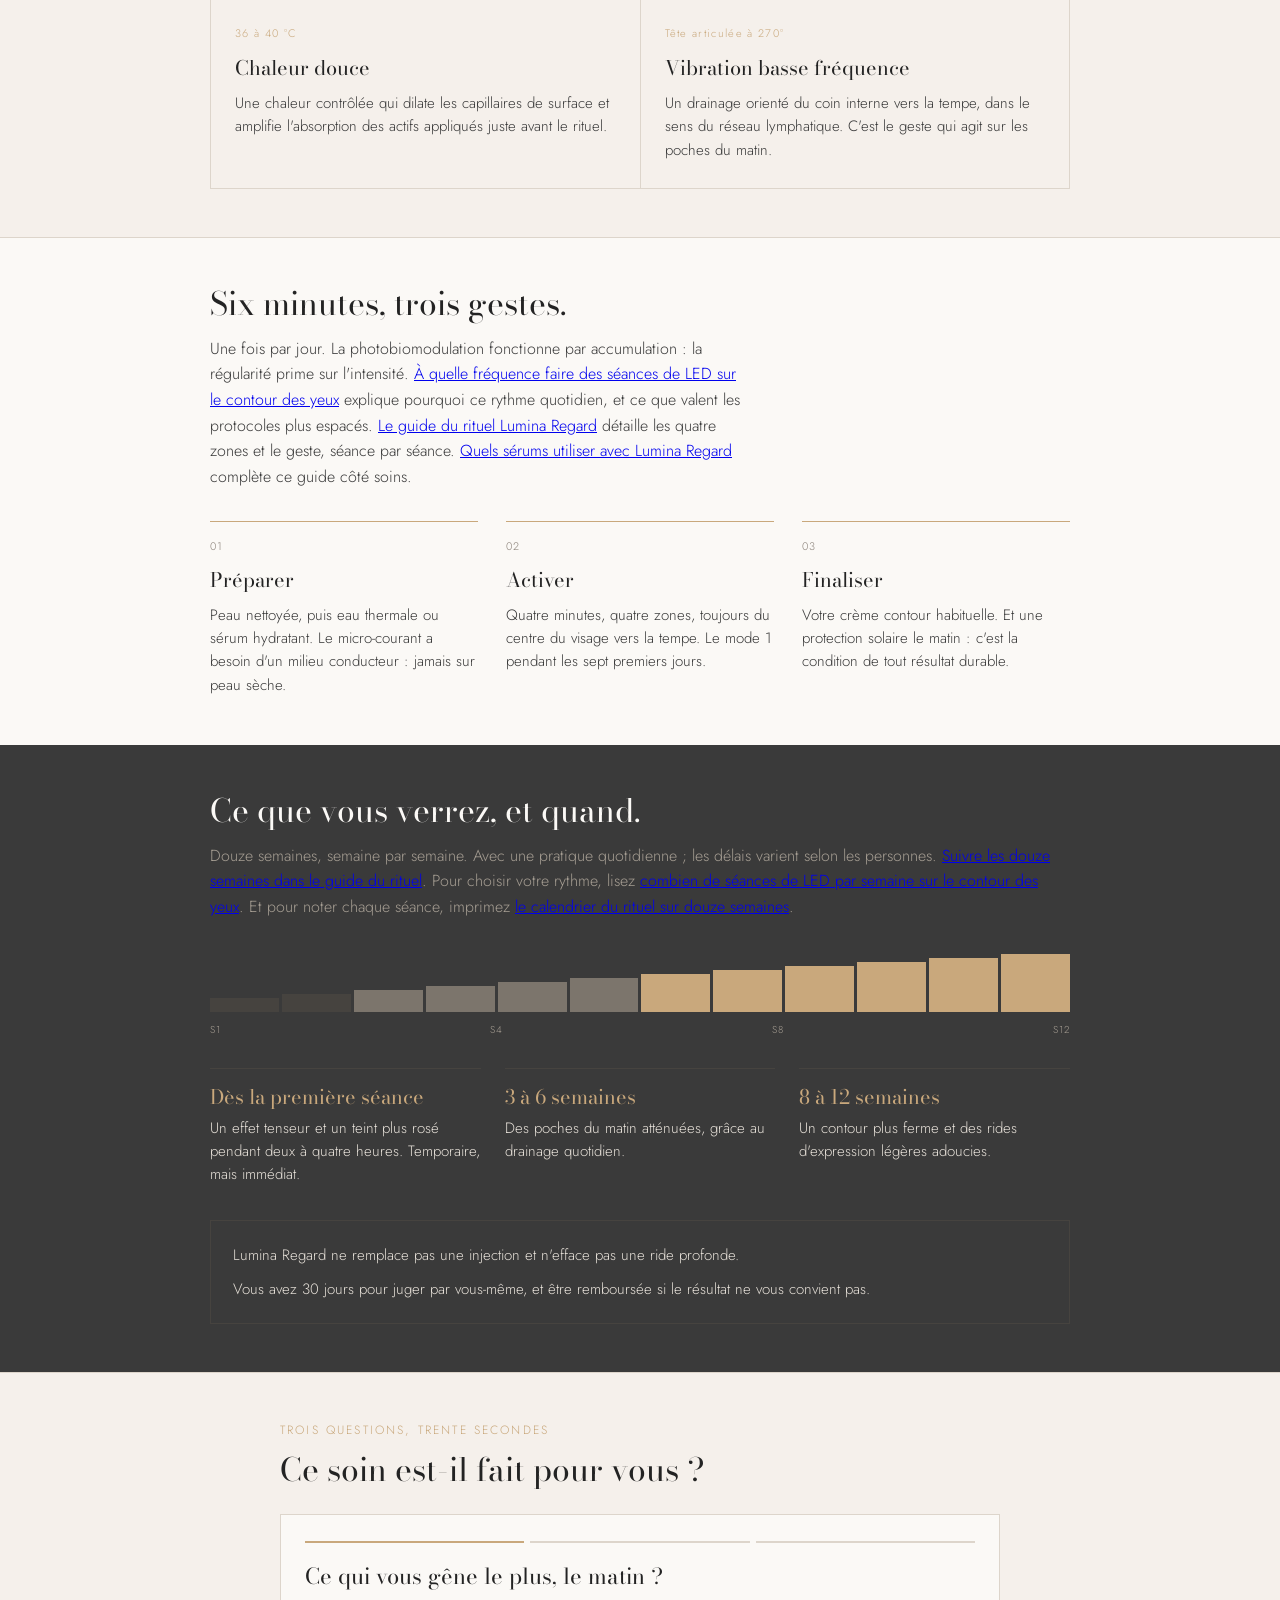
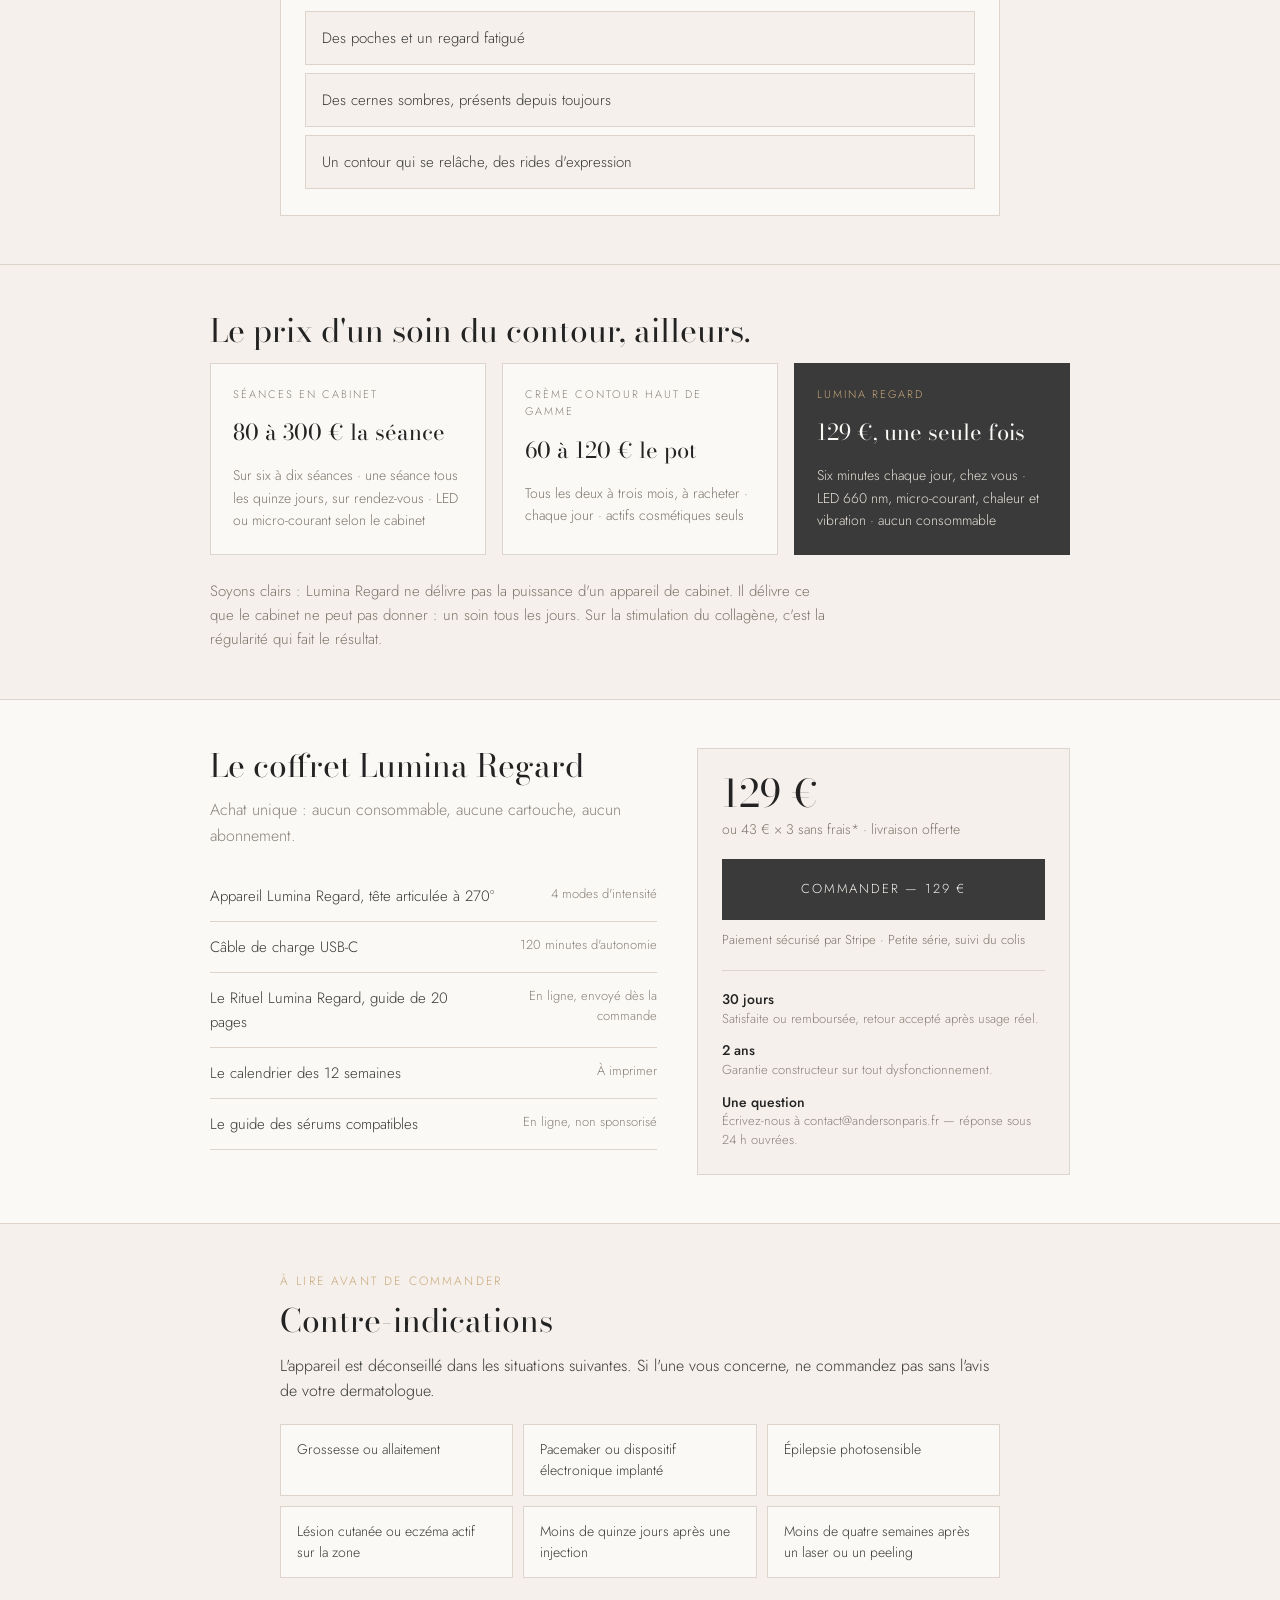
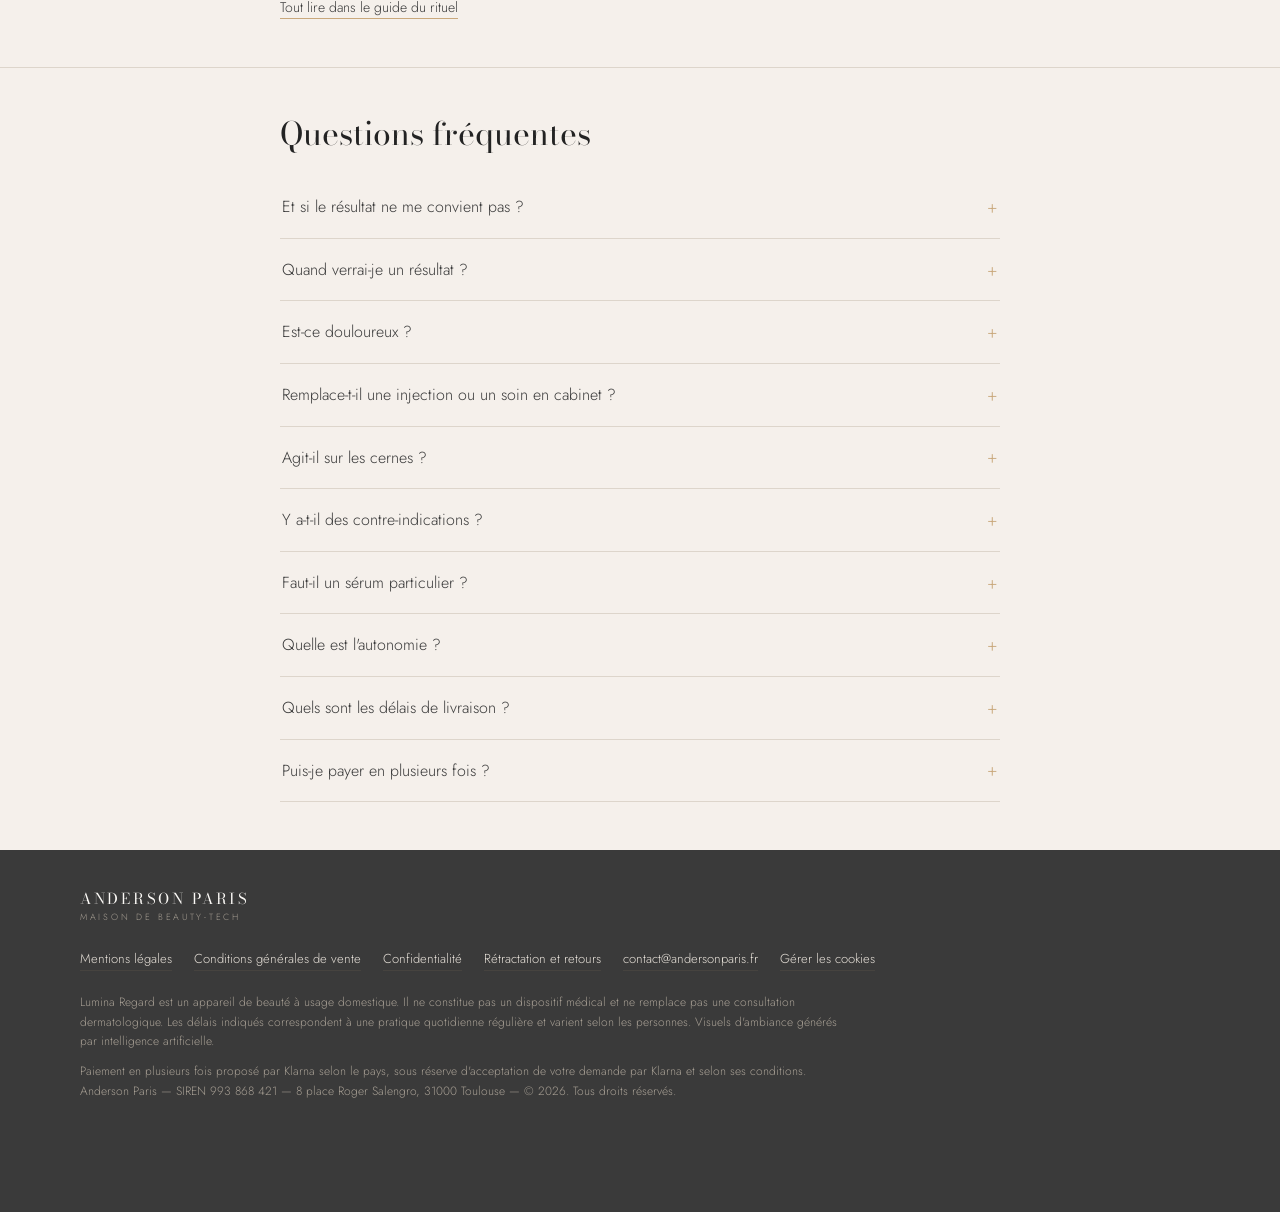
==== commit b9b1a0cc: "Annonce un délai de 12 à 15 jours ouvrés pour la petite série" ====
--- a/index.html
+++ b/index.html
@@ -222,7 +222,7 @@
           "name": "Quels sont les délais de livraison ?",
           "acceptedAnswer": {
             "@type": "Answer",
-            "text": "Expédition sous 48 heures ouvrées, livraison en 4 à 10 jours ouvrés en France métropolitaine, en Belgique, au Luxembourg et en Suisse (hors délais de dédouanement). Un numéro de suivi vous est transmis dès le départ du colis."
+            "text": "Lumina Regard est produit en petite série : livraison en 12 à 15 jours ouvrés en France métropolitaine, en Belgique, au Luxembourg et en Suisse (hors délais de dédouanement). Un numéro de suivi vous est transmis dès le départ du colis."
           }
         },
         {
@@ -508,7 +508,7 @@
         </div>
         <p class="livraison">Livraison offerte en France, Belgique, Luxembourg et Suisse</p>
         <a class="cta" data-cta href="#offre">Commander — 129 €</a>
-        <span class="sous-cta">Paiement sécurisé par Stripe · Expédié sous 48 h</span>
+        <span class="sous-cta">Paiement sécurisé par Stripe · Petite série</span>
         <ul class="moyens" aria-label="Moyens de paiement acceptés">
           <li>Visa</li><li>Mastercard</li><li>Apple Pay</li><li>Google Pay</li><li>3× sans frais</li>
         </ul>
@@ -516,7 +516,7 @@
         <ul class="rassurance">
           <li><strong>30 jours</strong>pour changer d'avis, même après usage</li>
           <li><strong>Garantie 2 ans</strong>sur tout dysfonctionnement</li>
-          <li><strong>Expédié sous 48 h</strong>livré en 4 à 10 jours ouvrés</li>
+          <li><strong>Petite série</strong>livré en 12 à 15 jours ouvrés</li>
         </ul>
       </div>
     </div>
@@ -688,7 +688,7 @@
           <p class="prix">129 €</p>
           <p class="fractionne">ou 43 € × 3 sans frais* · livraison offerte</p>
           <a class="cta" data-cta href="#offre">Commander — 129 €</a>
-          <span class="sous-cta">Paiement sécurisé par Stripe · Expédition sous 48 h ouvrées</span>
+          <span class="sous-cta">Paiement sécurisé par Stripe · Petite série, suivi du colis</span>
           <div class="garanties">
             <div><strong>30 jours</strong>Satisfaite ou remboursée, retour accepté après usage réel.</div>
             <div><strong>2 ans</strong>Garantie constructeur sur tout dysfonctionnement.</div>
@@ -739,7 +739,7 @@
         <details><summary>Quelle est l'autonomie ?</summary>
           <p>120 minutes par charge, soit une vingtaine de rituels de six minutes. La recharge se fait par câble USB-C, fourni dans le coffret.</p></details>
         <details><summary>Quels sont les délais de livraison ?</summary>
-          <p>Expédition sous 48 heures ouvrées, livraison en 4 à 10 jours ouvrés en France métropolitaine, en Belgique, au Luxembourg et en Suisse (hors délais de dédouanement). Un numéro de suivi vous est transmis dès le départ du colis.</p></details>
+          <p>Lumina Regard est produit en petite série : livraison en 12 à 15 jours ouvrés en France métropolitaine, en Belgique, au Luxembourg et en Suisse (hors délais de dédouanement). Un numéro de suivi vous est transmis dès le départ du colis.</p></details>
         <details><summary>Puis-je payer en plusieurs fois ?</summary>
           <p>Oui, avec Klarna, selon votre pays et sous réserve d'acceptation par Klarna. Le paiement en 3 fois sans frais fait partie des options proposées au moment du paiement. Klarna n'est pas proposé au Luxembourg.</p></details>
       </div>
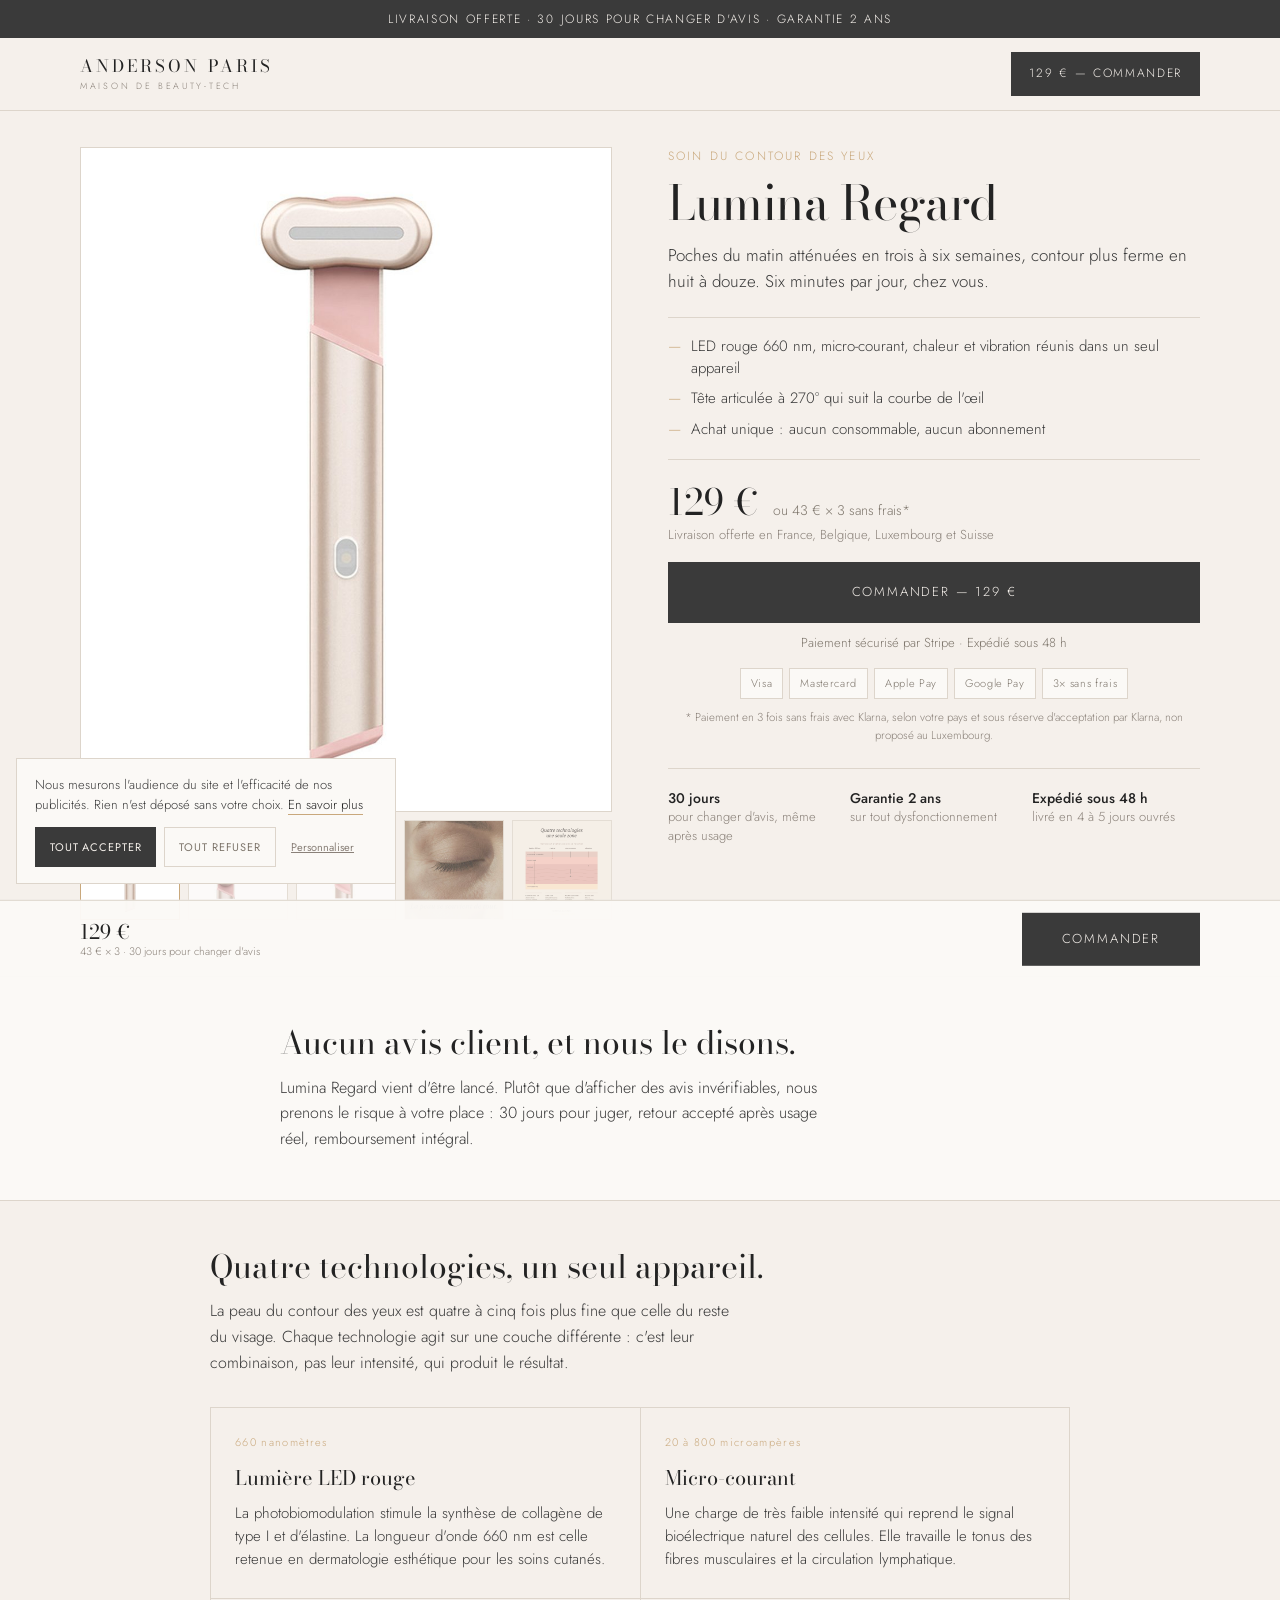
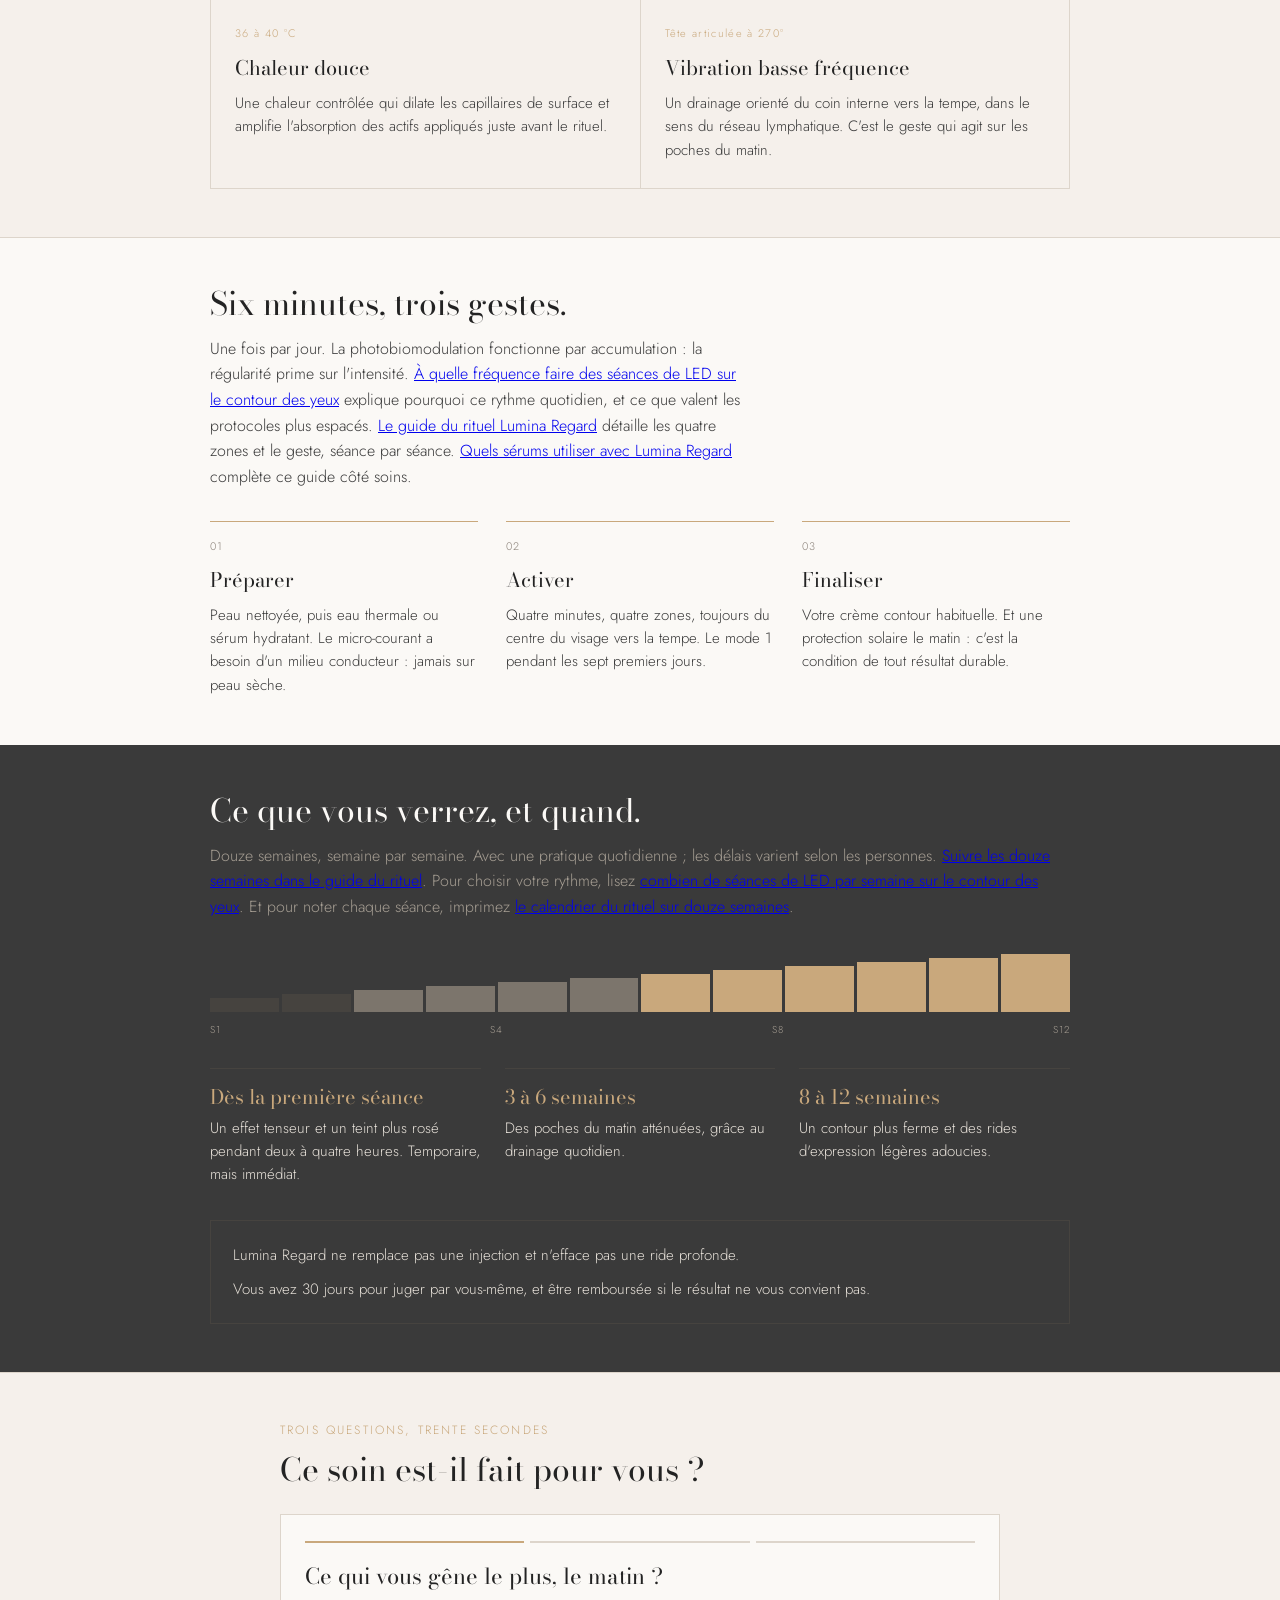
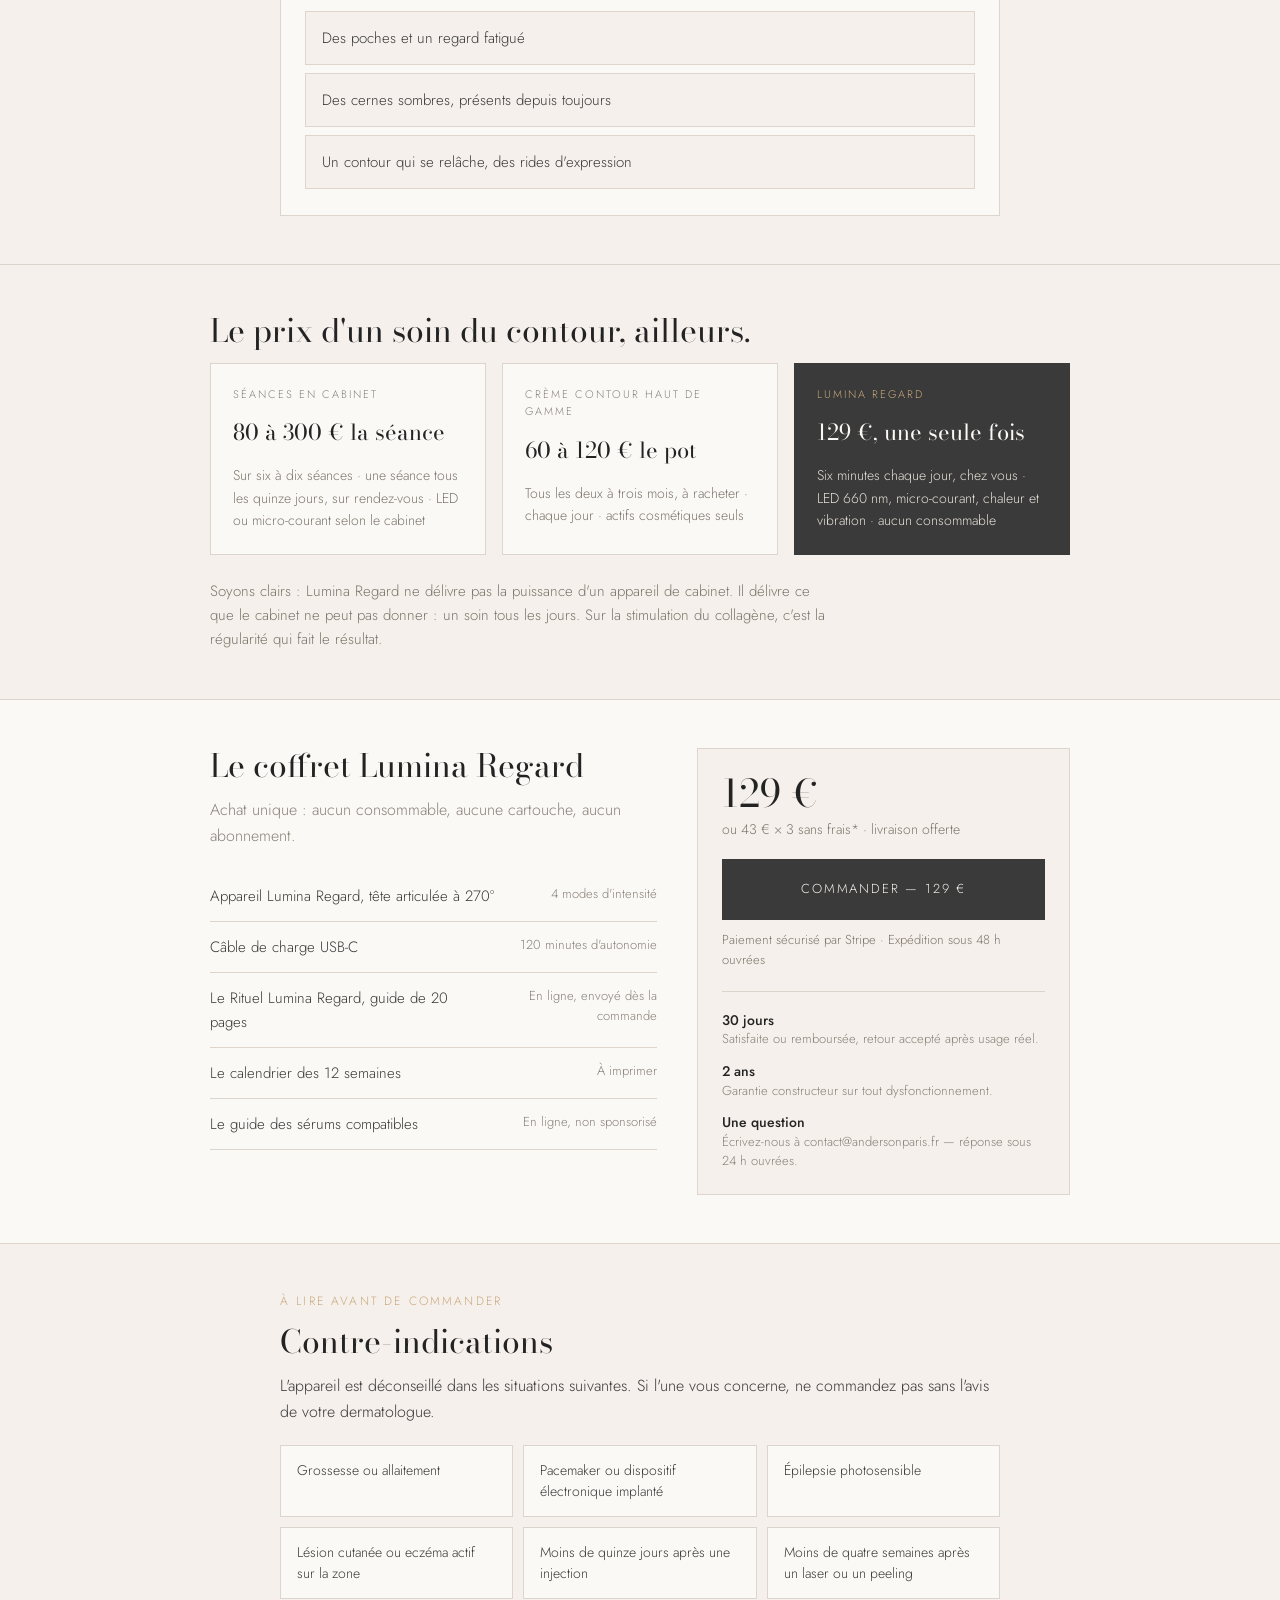
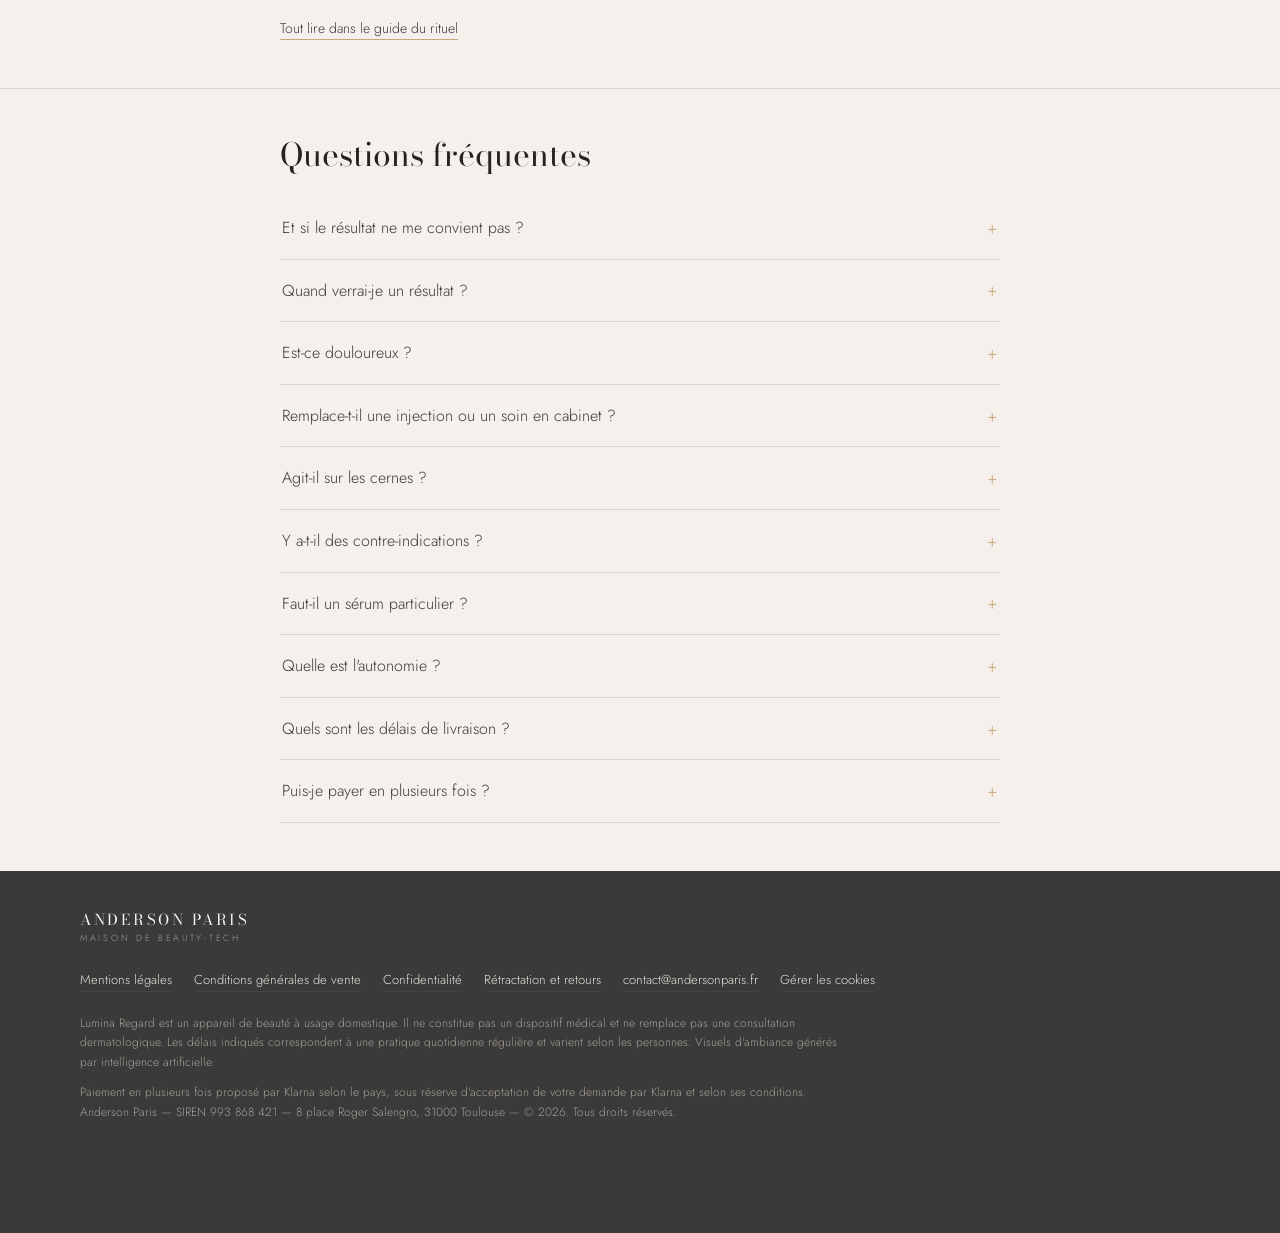
==== commit c9f42366: "Annonce une livraison en 4 à 5 jours ouvrés" ====
--- a/index.html
+++ b/index.html
@@ -222,7 +222,7 @@
           "name": "Quels sont les délais de livraison ?",
           "acceptedAnswer": {
             "@type": "Answer",
-            "text": "Lumina Regard est produit en petite série : livraison en 12 à 15 jours ouvrés en France métropolitaine, en Belgique, au Luxembourg et en Suisse (hors délais de dédouanement). Un numéro de suivi vous est transmis dès le départ du colis."
+            "text": "Expédition sous 48 heures ouvrées, livraison en 4 à 5 jours ouvrés en France métropolitaine, en Belgique, au Luxembourg et en Suisse (hors délais de dédouanement). Un numéro de suivi vous est transmis dès le départ du colis."
           }
         },
         {
@@ -508,7 +508,7 @@
         </div>
         <p class="livraison">Livraison offerte en France, Belgique, Luxembourg et Suisse</p>
         <a class="cta" data-cta href="#offre">Commander — 129 €</a>
-        <span class="sous-cta">Paiement sécurisé par Stripe · Petite série</span>
+        <span class="sous-cta">Paiement sécurisé par Stripe · Expédié sous 48 h</span>
         <ul class="moyens" aria-label="Moyens de paiement acceptés">
           <li>Visa</li><li>Mastercard</li><li>Apple Pay</li><li>Google Pay</li><li>3× sans frais</li>
         </ul>
@@ -516,7 +516,7 @@
         <ul class="rassurance">
           <li><strong>30 jours</strong>pour changer d'avis, même après usage</li>
           <li><strong>Garantie 2 ans</strong>sur tout dysfonctionnement</li>
-          <li><strong>Petite série</strong>livré en 12 à 15 jours ouvrés</li>
+          <li><strong>Expédié sous 48 h</strong>livré en 4 à 5 jours ouvrés</li>
         </ul>
       </div>
     </div>
@@ -688,7 +688,7 @@
           <p class="prix">129 €</p>
           <p class="fractionne">ou 43 € × 3 sans frais* · livraison offerte</p>
           <a class="cta" data-cta href="#offre">Commander — 129 €</a>
-          <span class="sous-cta">Paiement sécurisé par Stripe · Petite série, suivi du colis</span>
+          <span class="sous-cta">Paiement sécurisé par Stripe · Expédition sous 48 h ouvrées</span>
           <div class="garanties">
             <div><strong>30 jours</strong>Satisfaite ou remboursée, retour accepté après usage réel.</div>
             <div><strong>2 ans</strong>Garantie constructeur sur tout dysfonctionnement.</div>
@@ -739,7 +739,7 @@
         <details><summary>Quelle est l'autonomie ?</summary>
           <p>120 minutes par charge, soit une vingtaine de rituels de six minutes. La recharge se fait par câble USB-C, fourni dans le coffret.</p></details>
         <details><summary>Quels sont les délais de livraison ?</summary>
-          <p>Lumina Regard est produit en petite série : livraison en 12 à 15 jours ouvrés en France métropolitaine, en Belgique, au Luxembourg et en Suisse (hors délais de dédouanement). Un numéro de suivi vous est transmis dès le départ du colis.</p></details>
+          <p>Expédition sous 48 heures ouvrées, livraison en 4 à 5 jours ouvrés en France métropolitaine, en Belgique, au Luxembourg et en Suisse (hors délais de dédouanement). Un numéro de suivi vous est transmis dès le départ du colis.</p></details>
         <details><summary>Puis-je payer en plusieurs fois ?</summary>
           <p>Oui, avec Klarna, selon votre pays et sous réserve d'acceptation par Klarna. Le paiement en 3 fois sans frais fait partie des options proposées au moment du paiement. Klarna n'est pas proposé au Luxembourg.</p></details>
       </div>
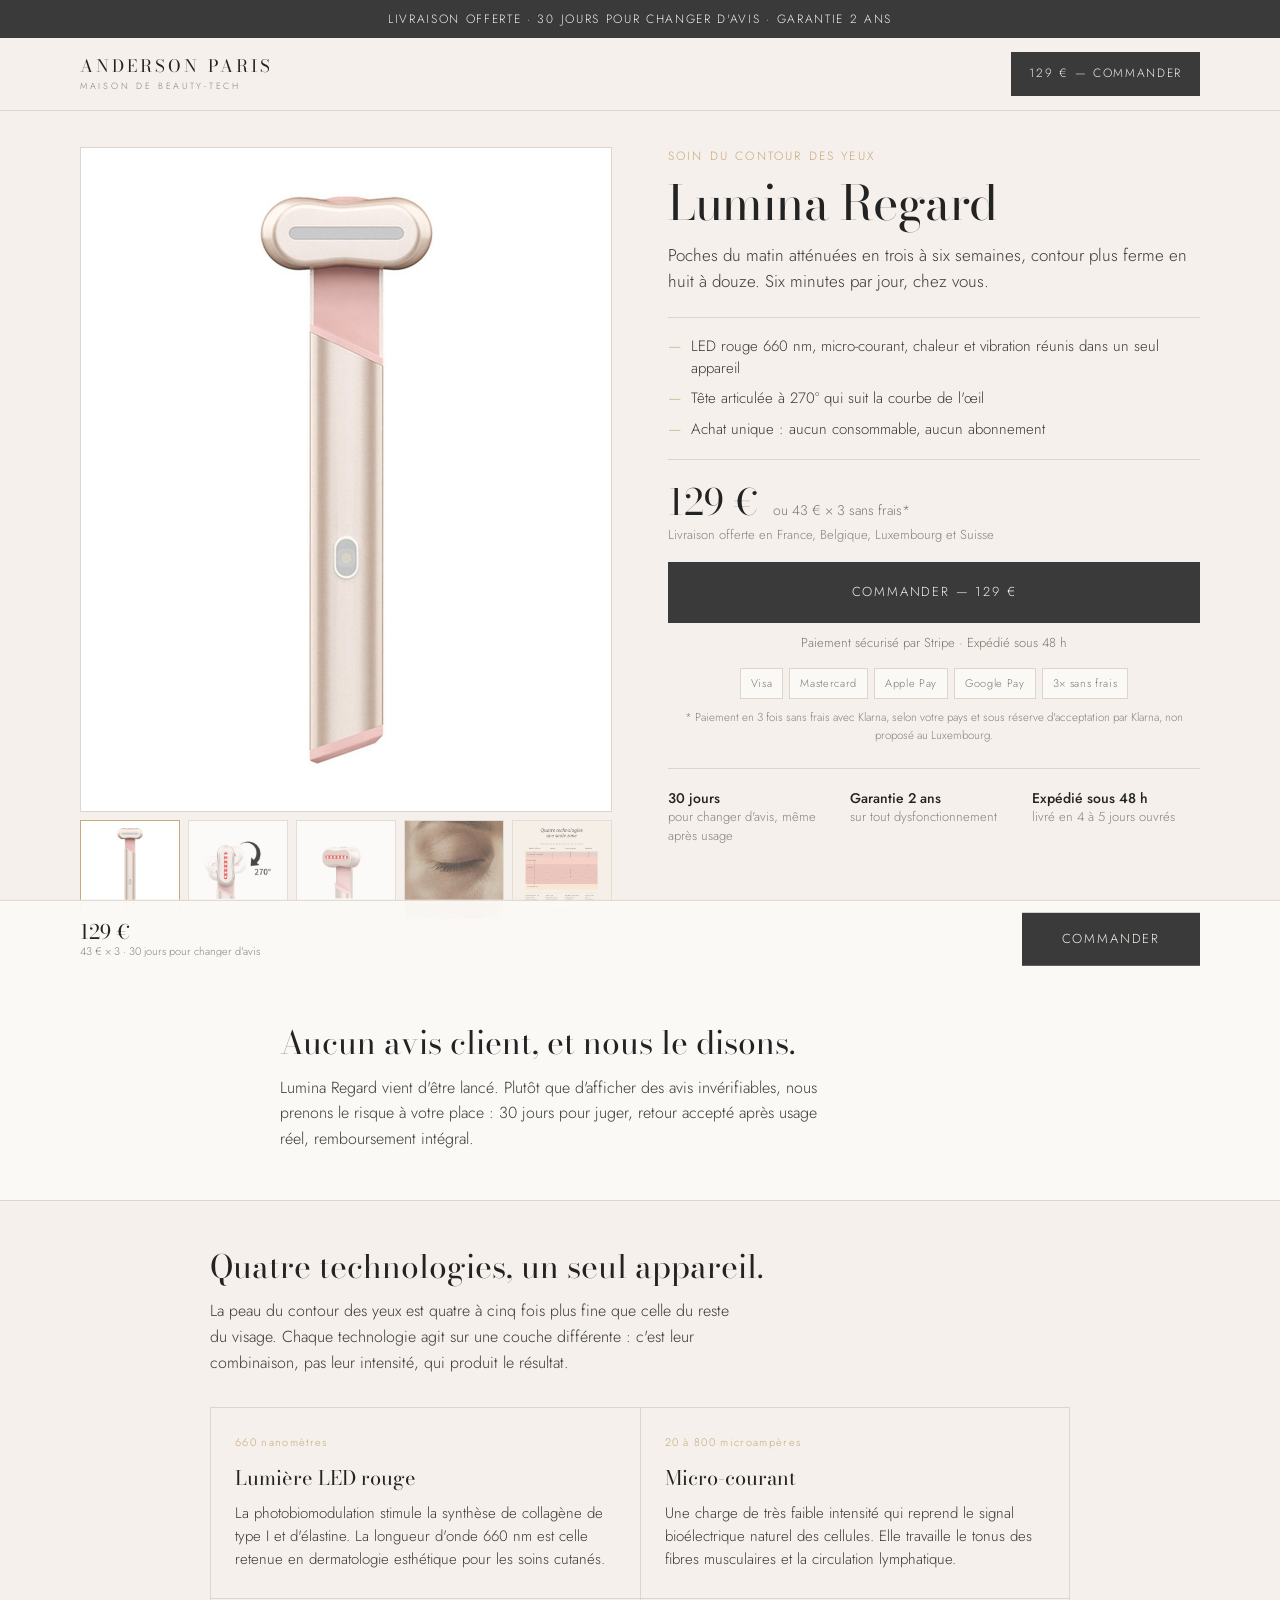
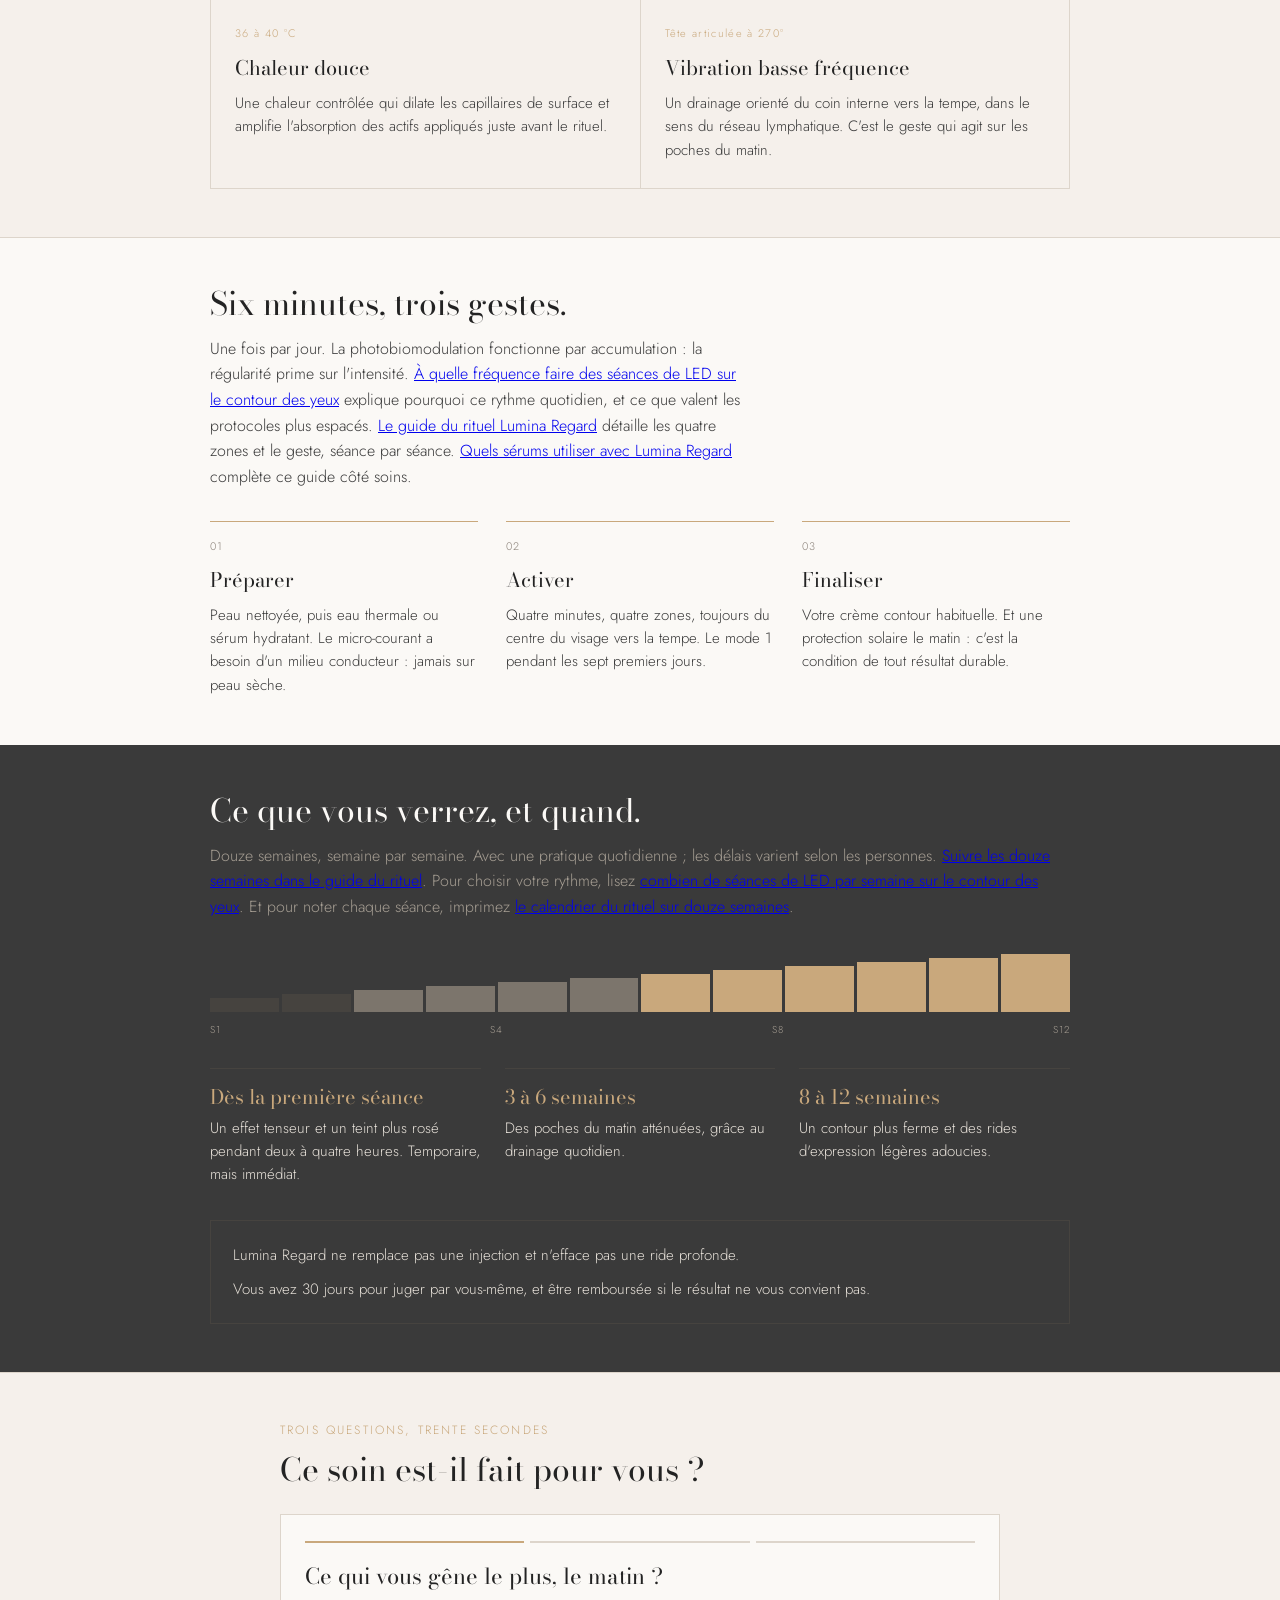
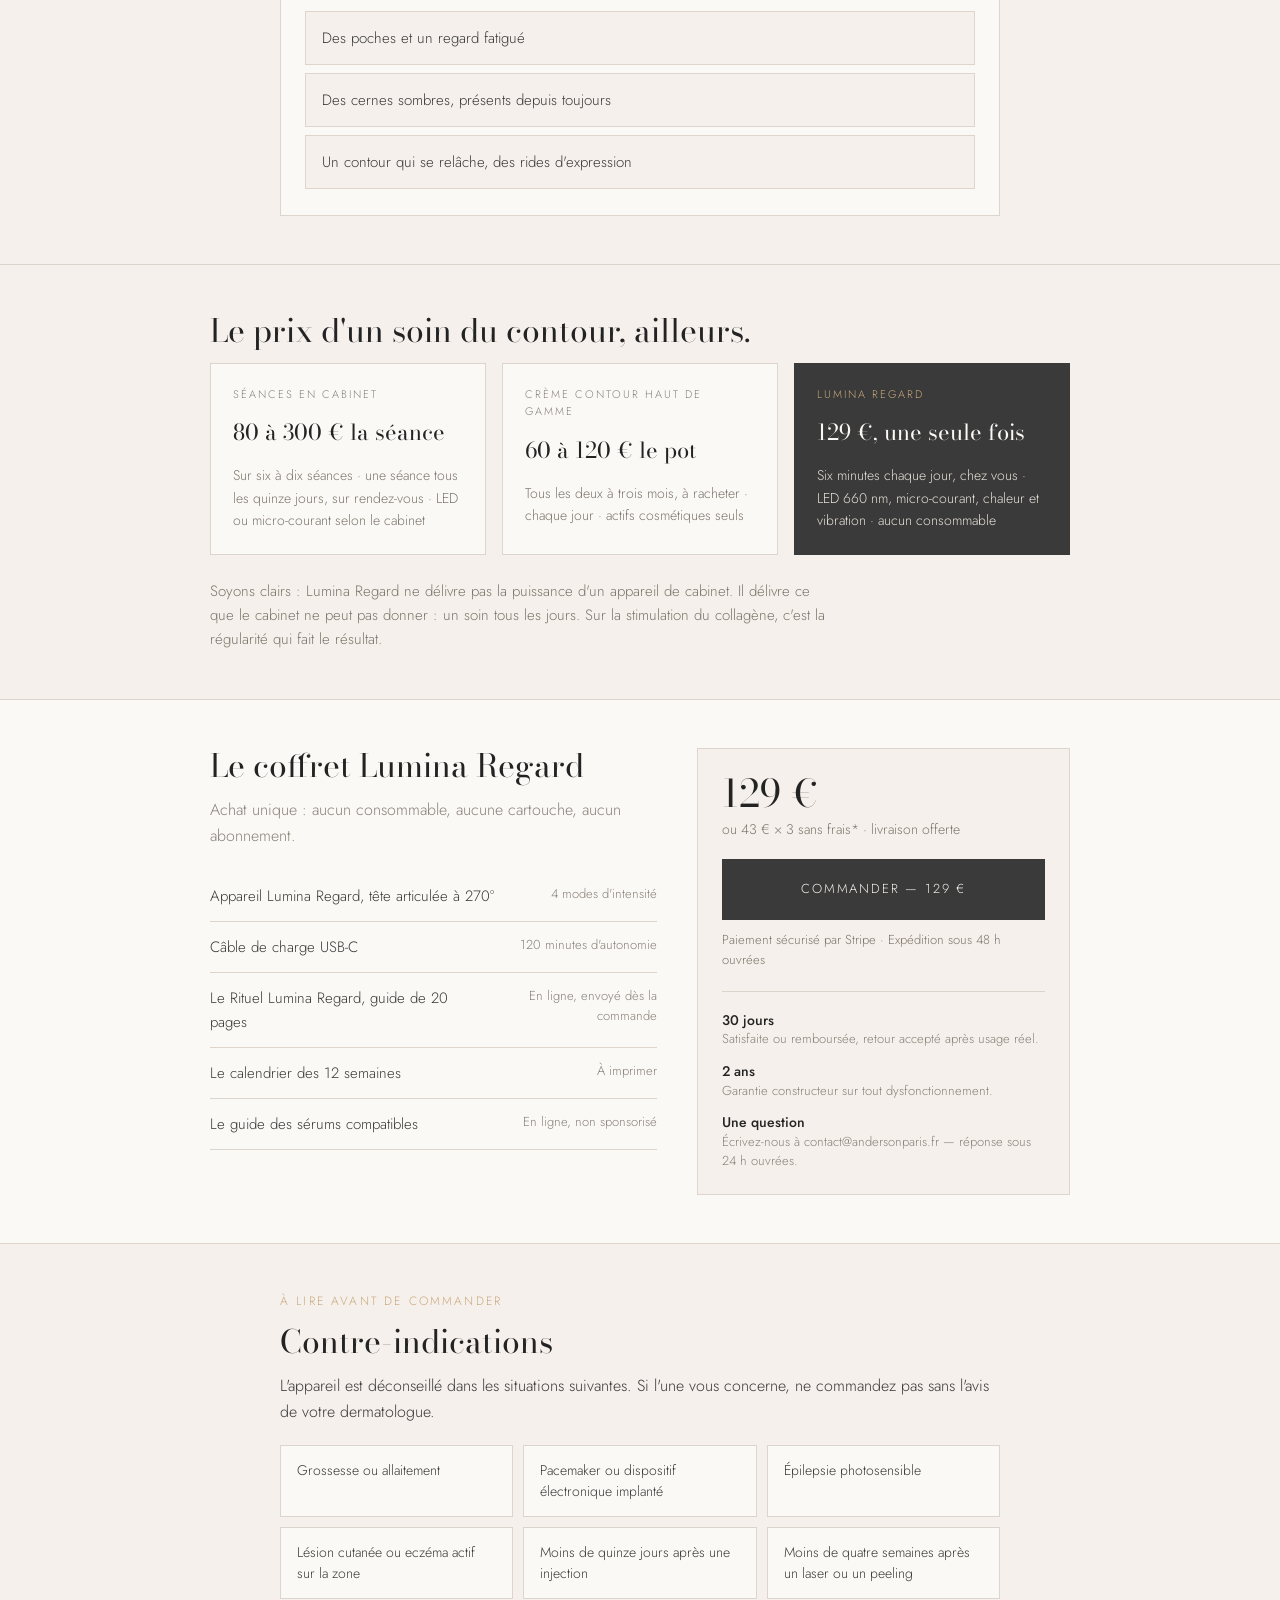
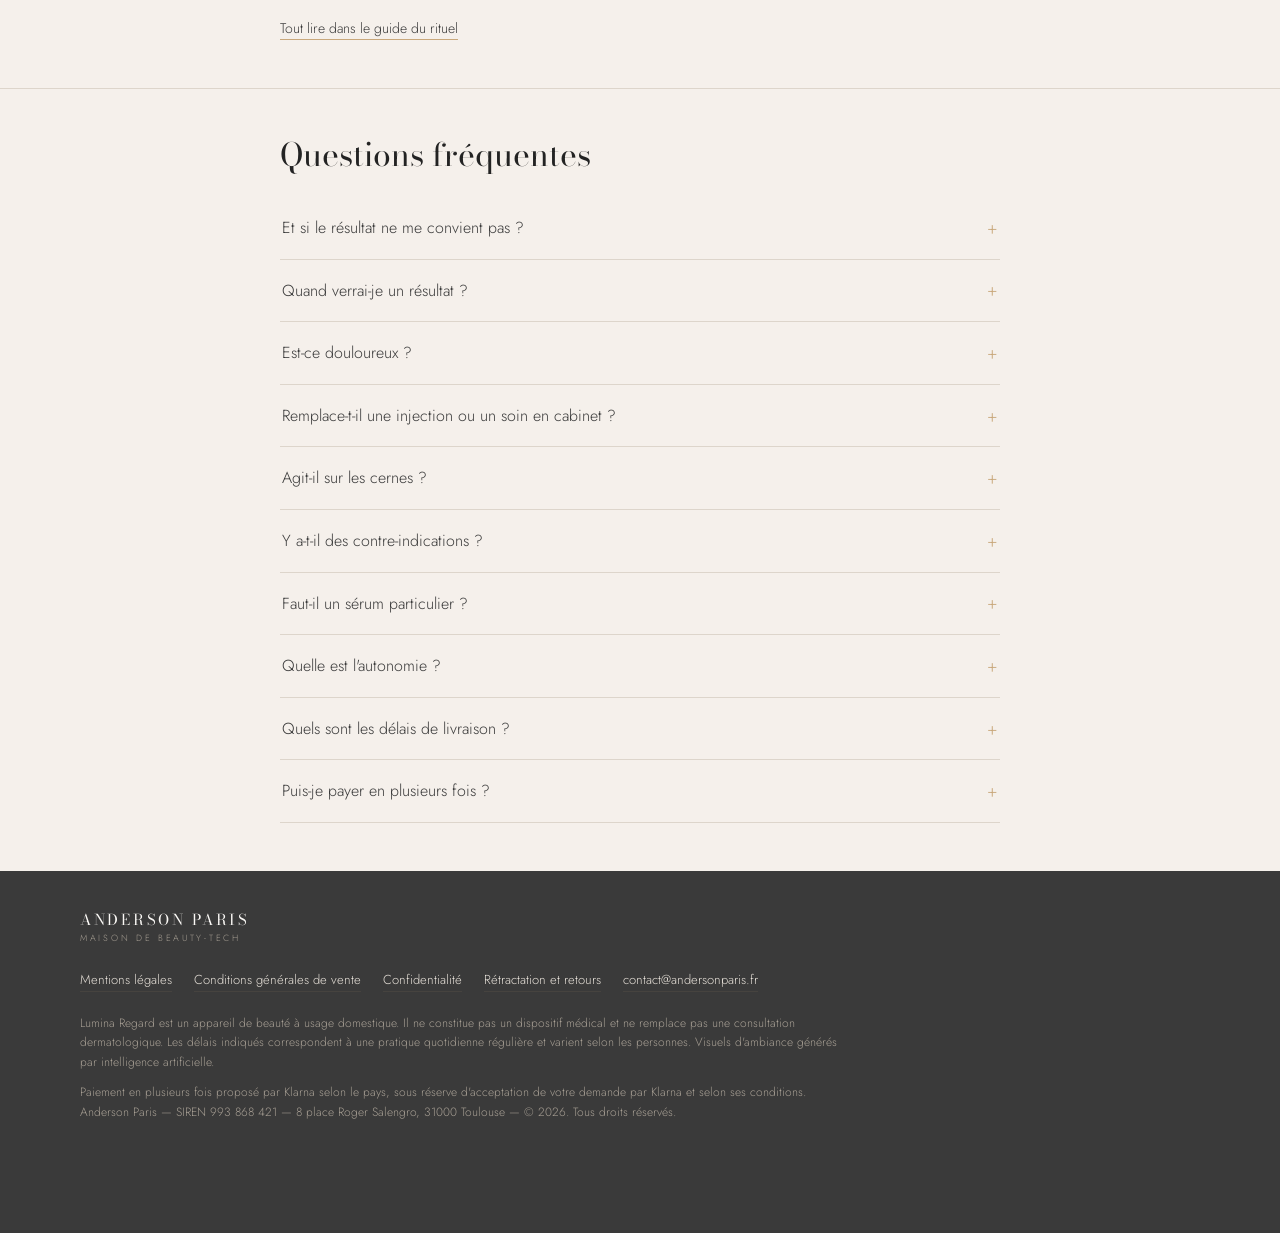
==== commit 83e7e965: "Charge consentement.js et retire le bloc inline des sept pages index.html perd le 2e IIFE de son scr" ====
--- a/index.html
+++ b/index.html
@@ -784,6 +784,7 @@
 </div>
 
 <script src="/suivi.js"></script>
+<script src="/consentement.js"></script>
 <script>
 // Lien de paiement Stripe : seule adresse d'achat, jamais collée dans le HTML.
 const LIEN_PAIEMENT = "https://buy.stripe.com/eVq6oH3x56J77n1bNH7ok00";
@@ -921,79 +922,6 @@
   afficherQuestion(0);
 })();
 
-// Bandeau de consentement. Ajouter ?bandeau à l'adresse pour l'afficher avant d'avoir les identifiants.
-(function(){
-  if(!Suivi.configure && !/[?&]bandeau\b/.test(location.search)) return;
-  var bandeau = document.querySelector(".consentement");
-  var choix = bandeau.querySelector(".choix");
-  var personnaliser = bandeau.querySelector('[data-choix="personnaliser"]');
-  var lienGerer = document.querySelector(".lien-cookies");
-  var cases = { audience: choix.querySelector('[name="audience"]'), publicite: choix.querySelector('[name="publicite"]') };
-
-  // Le motif restreint l'effacement aux traceurs reellement retires : retirer la
-  // publicite ne doit pas emporter le cookie PostHog d'une audience toujours consentie.
-  function effacerCookies(motif){
-    var domaine = location.hostname.replace(/^www\./, "");
-    document.cookie.split(";").forEach(function(c){
-      var nom = c.split("=")[0].trim();
-      if(!motif.test(nom)) return;
-      document.cookie = nom + "=; max-age=0; path=/";
-      document.cookie = nom + "=; max-age=0; path=/; domain=." + domaine;
-    });
-  }
-  function enregistrer(c){
-    var avant = Suivi.consentement();
-    Suivi.enregistrer(c);
-    bandeau.hidden = true;
-    if(!avant){ Suivi.activer(c); return; }
-    if(avant.audience === c.audience && avant.publicite === c.publicite) return;
-    var retraitAudience = avant.audience && !c.audience;
-    var retraitPublicite = avant.publicite && !c.publicite;
-    if(retraitAudience) Suivi.couper();
-    // Le nettoyage est differe d'un tick : array.js reecrit le cookie ph_ juste
-    // apres opt_out_capturing(), et un effacement synchrone passerait avant lui.
-    // Suivi.purger() retire aussi les cles PostHog de localStorage, que le simple
-    // effacement des cookies laissait en place (Suivi.activer le rejoue au
-    // chargement suivant, par securite).
-    if(retraitAudience || retraitPublicite){
-      var motif = retraitAudience && retraitPublicite ? /^(_ga|_gid|_fbp|_fbc|ph_)/
-                : retraitAudience ? /^(_ga|_gid|ph_)/ : /^(_fbp|_fbc)/;
-      setTimeout(function(){
-        effacerCookies(motif);
-        if(retraitAudience) Suivi.purger();
-        location.reload();
-      }, 0);
-      return;
-    }
-    location.reload();
-  }
-  function ouvrirChoix(){
-    choix.hidden = false;
-    personnaliser.textContent = "Enregistrer mes choix";
-  }
-
-  bandeau.addEventListener("click", function(e){
-    var b = e.target.closest("[data-choix]");
-    if(!b) return;
-    var action = b.getAttribute("data-choix");
-    if(action === "refuser") enregistrer({ audience: false, publicite: false });
-    else if(action === "accepter") enregistrer({ audience: true, publicite: true });
-    else if(choix.hidden) ouvrirChoix();
-    else enregistrer({ audience: cases.audience.checked, publicite: cases.publicite.checked });
-  });
-  lienGerer.hidden = false;
-  lienGerer.addEventListener("click", function(){
-    var c = Suivi.consentement() || { audience: false, publicite: false };
-    cases.audience.checked = c.audience;
-    cases.publicite.checked = c.publicite;
-    ouvrirChoix();
-    bandeau.hidden = false;
-  });
-
-  var existant = Suivi.consentement();
-  if(existant) Suivi.activer(existant); else bandeau.hidden = false;
-})();
-
 // Barre d'achat fixe : visible dès que le bouton de la fiche produit n'est plus à l'écran, masquée sur l'offre.
 (function(){
   var barre = document.querySelector(".barre-achat");
